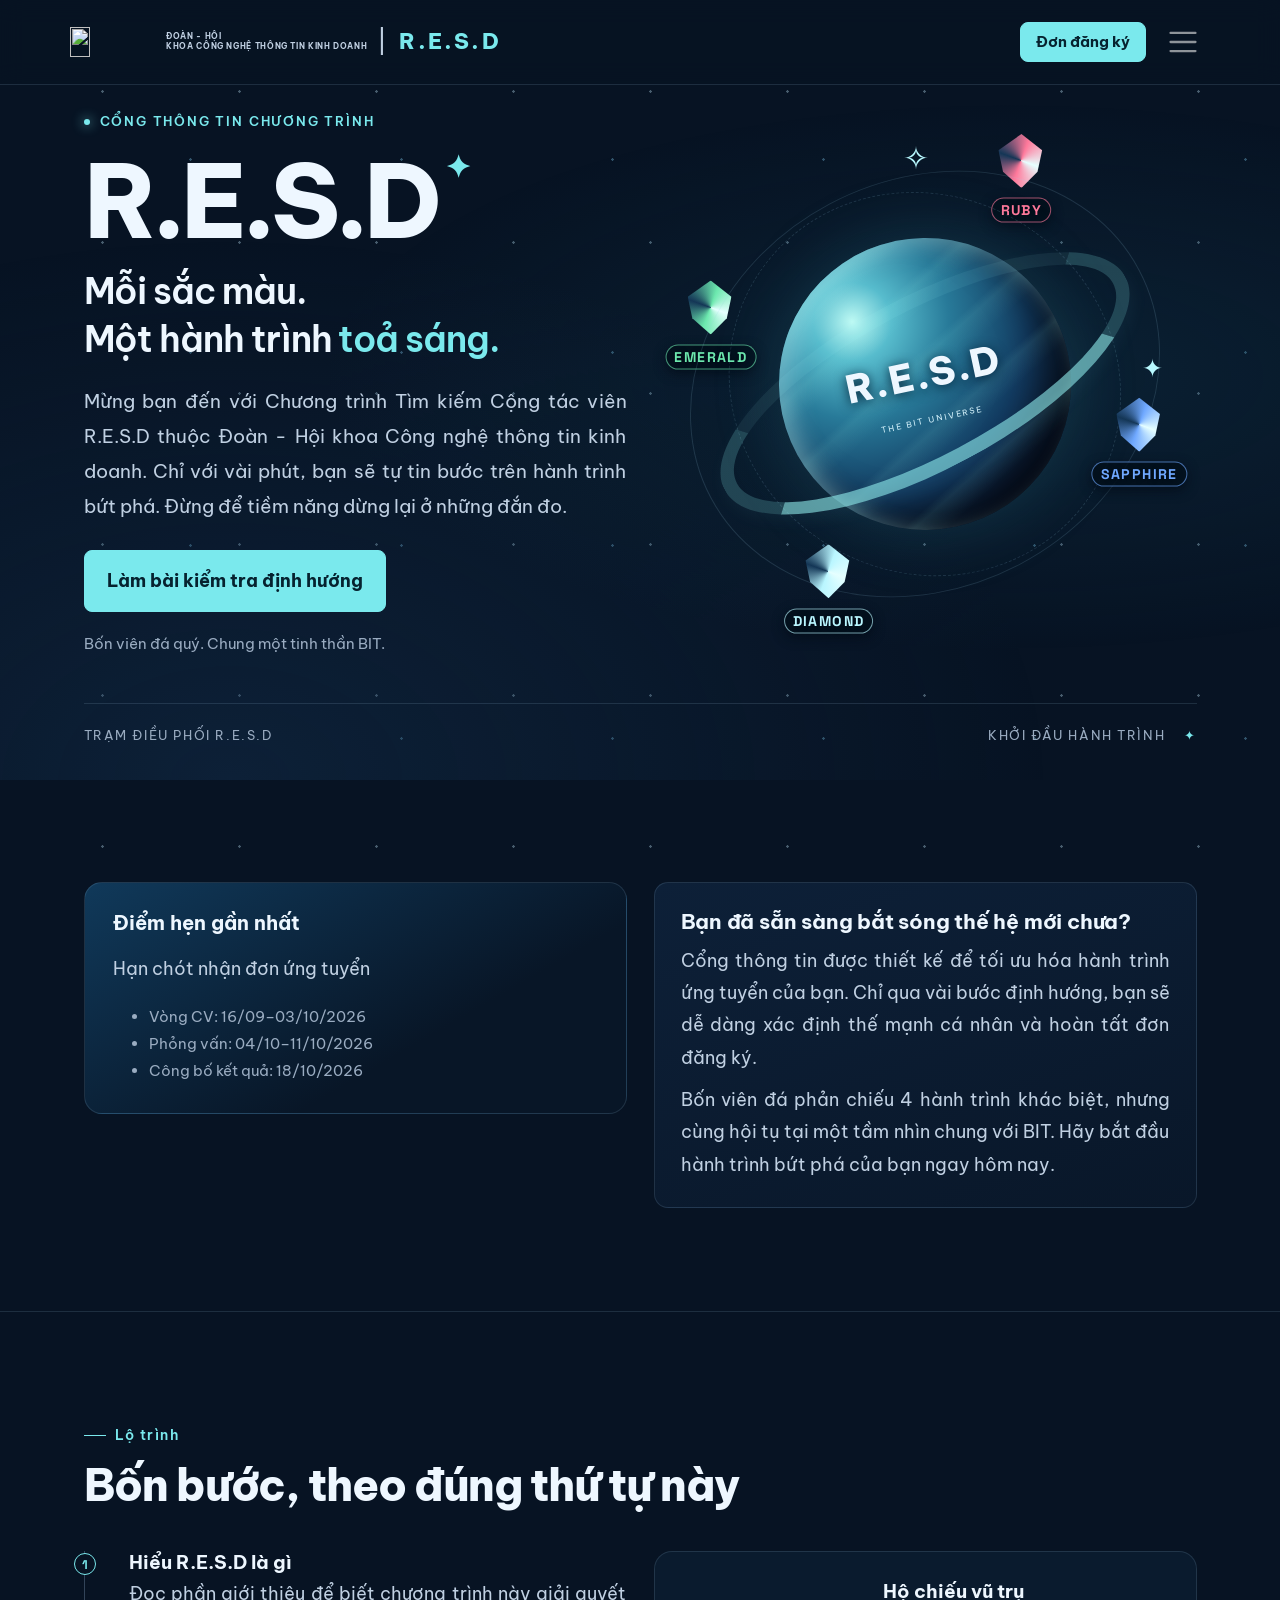
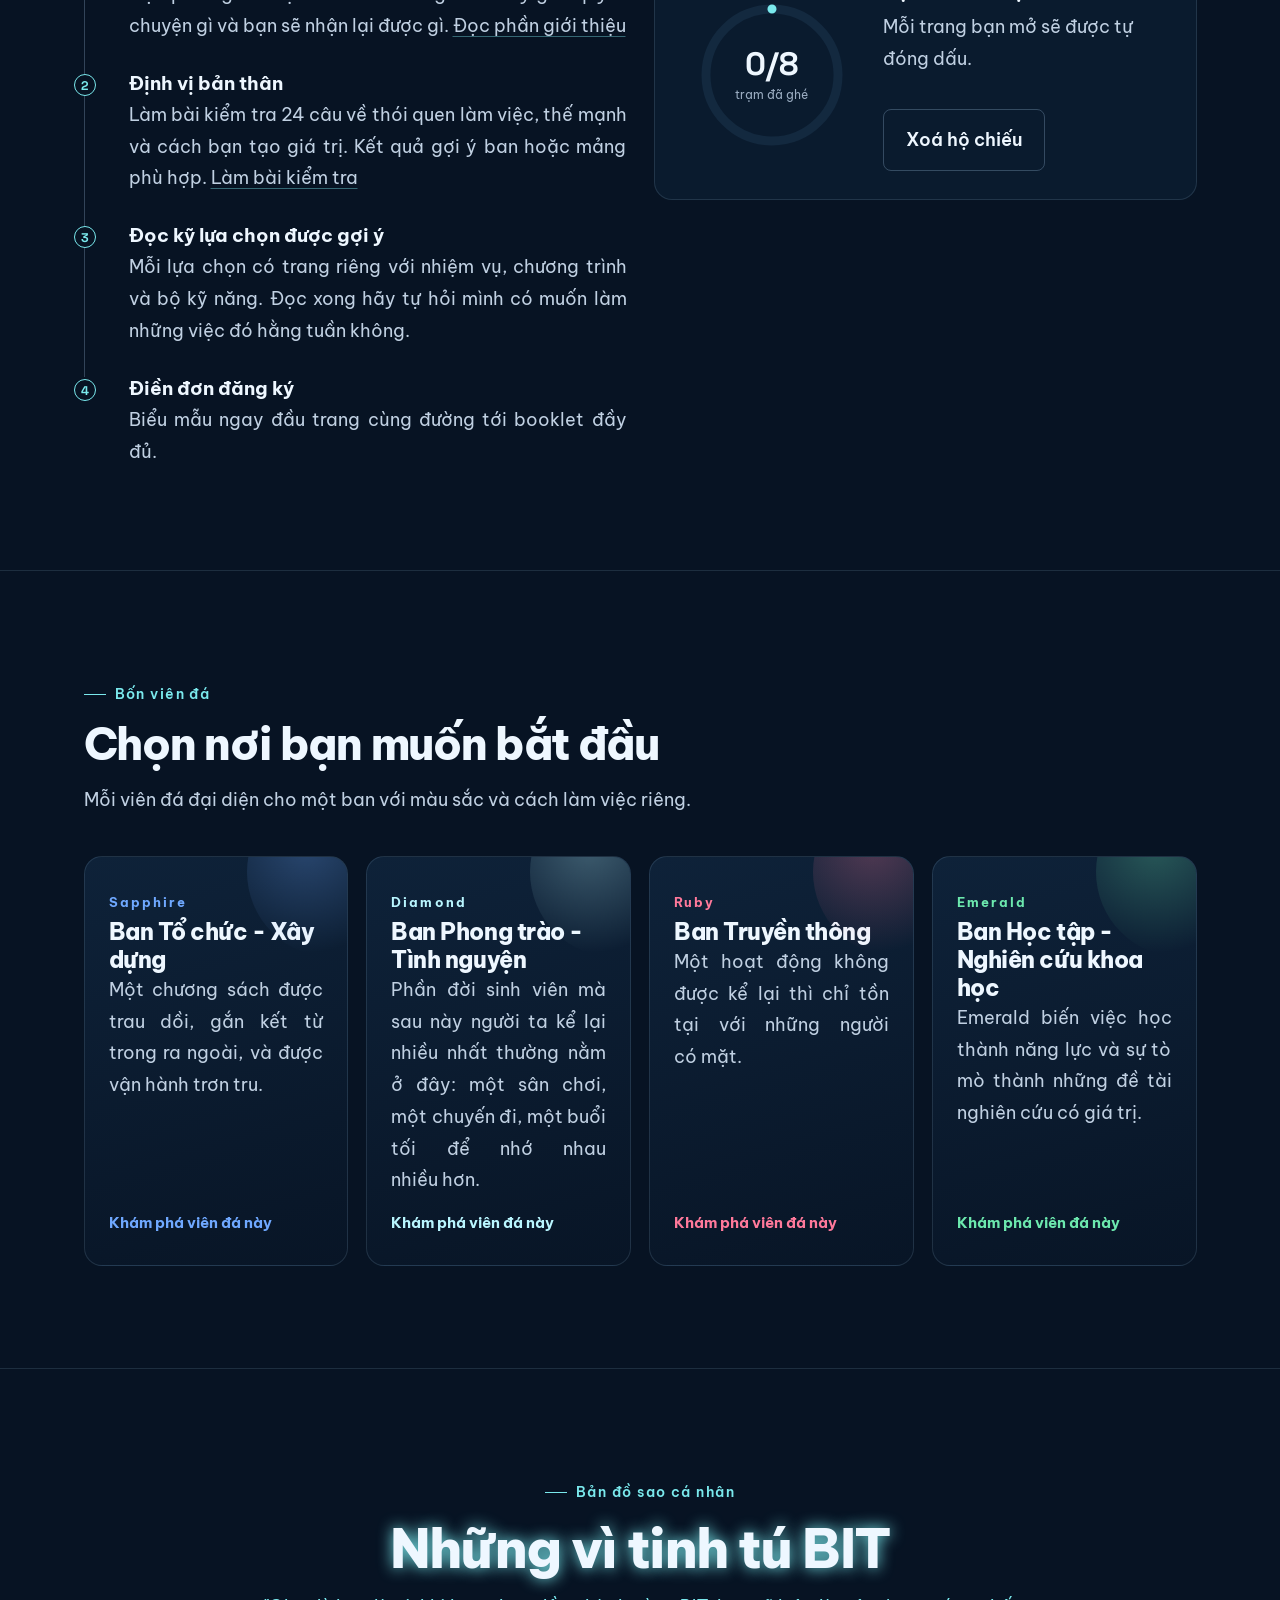
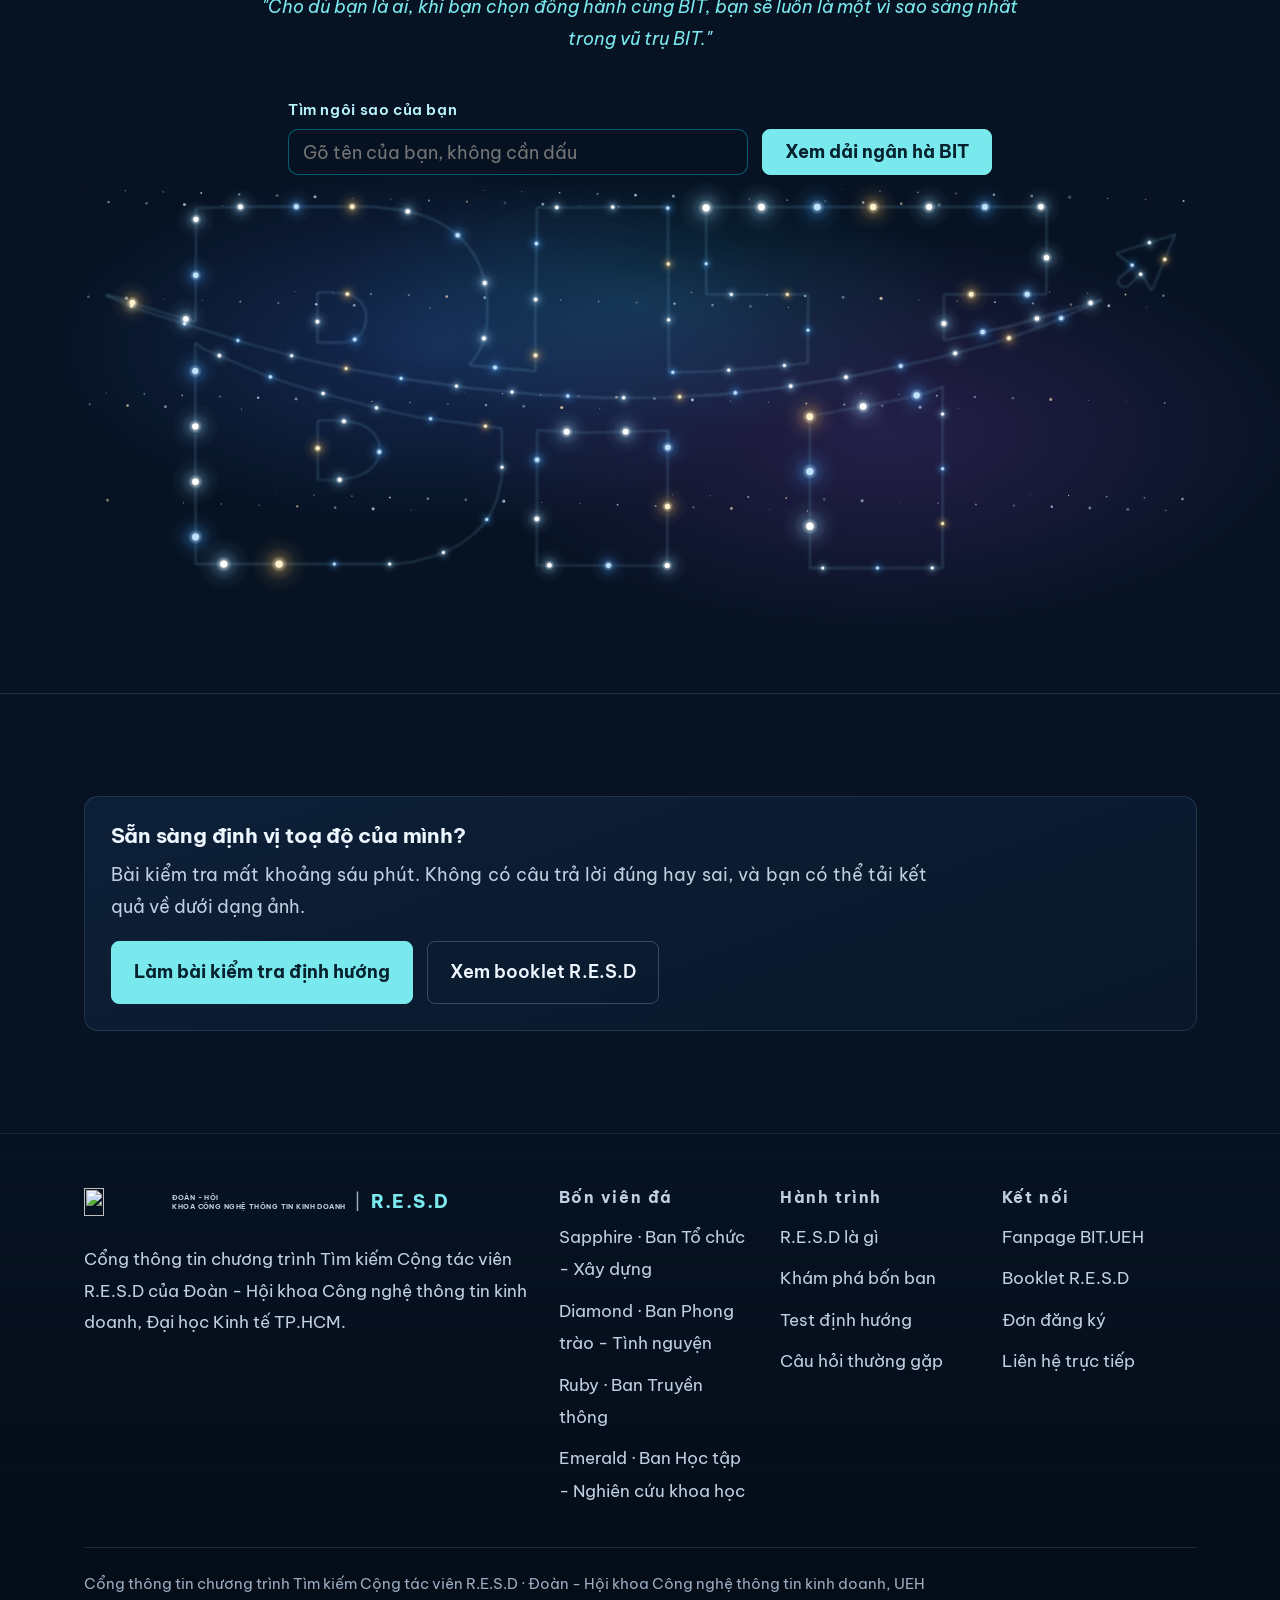
==== index.html @ bbe9db73 "Update ds đúng" ====
<!doctype html>
<html lang="vi" data-bs-theme="dark">
<head>
  <meta charset="utf-8">
  <meta name="viewport" content="width=device-width, initial-scale=1">
  <meta name="description" content="Cổng thông tin chương trình R.E.S.D: bốn ban chuyên môn, tám lựa chọn, bài kiểm tra định hướng và đơn đăng ký.">
  <meta name="theme-color" content="#071323">
  <title>R.E.S.D | Cổng thông tin chương trình — Đoàn - Hội BIT</title>
  <link rel="preconnect" href="https://fonts.gstatic.com" crossorigin>
  <link rel="stylesheet" href="https://fonts.googleapis.com/css2?family=Be+Vietnam+Pro:wght@400;500;600;700;800&family=Space+Grotesk:wght@500;700&display=swap">
  <link rel="stylesheet" href="https://cdn.jsdelivr.net/npm/bootstrap@5.3.8/dist/css/bootstrap.min.css" crossorigin="anonymous">
  <link rel="stylesheet" href="css/style.css">
  <script defer src="https://cdn.jsdelivr.net/npm/bootstrap@5.3.8/dist/js/bootstrap.bundle.min.js" crossorigin="anonymous"></script>
  <script src="https://cdn.jsdelivr.net/npm/xlsx@0.18.5/dist/xlsx.full.min.js"></script>
  <script defer src="js/config.js"></script>
  <script defer src="js/site.js"></script>
  <script defer src="js/main.js"></script>
  <script defer src="js/starmap.js"></script>
</head>
<body data-stamp="home">
  <a class="skip-link" href="#main-content">Đến nội dung chính</a>
  <header class="site-header">
    <div class="read-bar" aria-hidden="true"></div>
    <nav class="navbar navbar-expand-xxl container" aria-label="Điều hướng chính">
      <a class="navbar-brand brand header-brand" href="index.html" aria-label="Đoàn - Hội khoa Công nghệ thông tin kinh doanh | R.E.S.D — Trang chủ"><span class="header-bit"><img class="header-faculty-logo" src="assets/images/logo-khoa-trang.png" alt="" width="989" height="335"><span class="header-bit-copy"><small><span>ĐOÀN - HỘI</span><span>KHOA CÔNG NGHỆ THÔNG TIN KINH DOANH</span></small></span></span><span class="brand-divider" aria-hidden="true">|</span><span class="brand-resd">R.E.S.D</span></a>
      <div class="collapse navbar-collapse" id="main-nav">
        <ul class="navbar-nav ms-auto align-items-xxl-center gap-xxl-2">
          <li class="nav-item"><a class="nav-link active" href="index.html" aria-current="page">Trang chủ</a></li>
          <li class="nav-item"><a class="nav-link" href="gioi-thieu.html">R.E.S.D là gì</a></li>
          <li class="nav-item dropdown">
            <a class="nav-link dropdown-toggle" href="#" role="button" data-bs-toggle="dropdown" aria-expanded="false">Ban chuyên môn</a>
            <ul class="dropdown-menu dropdown-menu-end">
              <li><h6 class="dropdown-header">Bốn viên đá, bốn ban chuyên môn</h6></li>
              <li class="nav-l3"><a class="dropdown-item" href="ban-to-chuc-xay-dung.html" role="button" aria-haspopup="true"><span><span class="gem-dot" style="--dot:#6fa8ff"></span>Sapphire · TC-XD</span></a><ul class="dropdown-menu"><li><a class="dropdown-item" href="ban-to-chuc-xay-dung.html">Tổng quan ban</a></li><li><a class="dropdown-item" href="ban-to-chuc-xay-dung-ns.html">NS · Nhân sự</a></li><li><a class="dropdown-item" href="ban-to-chuc-xay-dung-dn.html">ĐN · Đối ngoại</a></li><li><a class="dropdown-item" href="ban-to-chuc-xay-dung-kt.html">KT · Kỹ thuật</a></li></ul></li><li><a class="dropdown-item" href="ban-phong-trao-tinh-nguyen.html"><span><span class="gem-dot" style="--dot:#b9f6ff"></span>Diamond · PT-TN</span></a></li><li class="nav-l3"><a class="dropdown-item" href="ban-truyen-thong.html" role="button" aria-haspopup="true"><span><span class="gem-dot" style="--dot:#ff799b"></span>Ruby · TT</span></a><ul class="dropdown-menu"><li><a class="dropdown-item" href="ban-truyen-thong.html">Tổng quan ban</a></li><li><a class="dropdown-item" href="ban-truyen-thong-content.html">IDEA · Nội dung</a></li><li><a class="dropdown-item" href="ban-truyen-thong-dep.html">DEP · Thiết kế - Hình ảnh</a></li></ul></li><li class="nav-l3"><a class="dropdown-item" href="ban-hoc-tap-nckh.html" role="button" aria-haspopup="true"><span><span class="gem-dot" style="--dot:#6ce8ae"></span>Emerald · HT-NCKH</span></a><ul class="dropdown-menu"><li><a class="dropdown-item" href="ban-hoc-tap-nckh.html">Tổng quan ban</a></li><li><a class="dropdown-item" href="ban-hoc-tap-nckh-ht.html">HT · Học tập</a></li><li><a class="dropdown-item" href="ban-hoc-tap-nckh-nckh.html">NCKH · Nghiên cứu khoa học</a></li></ul></li>
            </ul>
          </li>
          <li class="nav-item"><a class="nav-link" href="test-dinh-huong.html">Test định hướng</a></li>
          <li class="nav-item"><a class="nav-link" href="lien-he.html">Liên hệ</a></li>
          <li class="nav-item"><button class="nav-tool" type="button" data-palette-open aria-label="Tìm kiếm nhanh trên toàn bộ cổng thông tin">Tìm nhanh <kbd>Ctrl</kbd><kbd>K</kbd></button></li>
        </ul>
      </div>
      <div class="header-actions">
        <a class="header-register" data-config-link="formOpenUrl">Đơn đăng ký</a>
        <button class="navbar-toggler" type="button" data-bs-toggle="collapse" data-bs-target="#main-nav" aria-controls="main-nav" aria-expanded="false" aria-label="Mở menu điều hướng"><span class="navbar-toggler-icon"></span></button>
      </div>
    </nav>
  </header>
  <main id="main-content" tabindex="-1">
    <section class="hero" id="home" aria-labelledby="hero-title">
      <div class="container position-relative">
        <div class="row align-items-center gy-4">
          <div class="col-lg-6 hero-copy">
            <p class="eyebrow"><span class="status-dot" aria-hidden="true"></span> CỔNG THÔNG TIN CHƯƠNG TRÌNH</p>
            <h1 id="hero-title">R.E.S.D<span class="title-star" aria-hidden="true">✦</span></h1>
            <p class="hero-slogan">Mỗi sắc màu.<br>Một hành trình <span>toả sáng.</span></p>
            <p class="hero-description">Mừng bạn đến với Chương trình Tìm kiếm Cộng tác viên R.E.S.D thuộc Đoàn - Hội khoa Công nghệ thông tin kinh doanh. Chỉ với vài phút, bạn sẽ tự tin bước trên hành trình bứt phá. Đừng để tiềm năng dừng lại ở những đắn đo.</p>
            <div class="hero-actions">
              <a class="btn-gem" href="test-dinh-huong.html">Làm bài kiểm tra định hướng</a>
            </div>
            <p class="hero-note">Bốn viên đá quý. Chung một tinh thần BIT.</p>
          </div>
          <div class="col-lg-6">
            <div class="planet-scene" id="resd-planet" tabindex="-1" role="img" aria-label="Bốn viên đá quý R.E.S.D: Sapphire, Diamond, Emerald và Ruby.">
              <div class="orbit orbit-outer" aria-hidden="true"></div>
              <div class="orbit orbit-inner" aria-hidden="true"></div>
              <div class="planet" aria-hidden="true"><span class="planet-wordmark">R.E.S.D</span><span class="planet-caption">THE BIT UNIVERSE</span></div>
              <div class="planet-ring" aria-hidden="true"></div>
              <a class="gem gem-sapphire" href="ban-to-chuc-xay-dung.html" aria-label="Sapphire — Ban Tổ chức - Xây dựng"><i aria-hidden="true"></i><span>SAPPHIRE</span></a>
              <a class="gem gem-diamond" href="ban-phong-trao-tinh-nguyen.html" aria-label="Diamond — Ban Phong trào - Tình nguyện"><i aria-hidden="true"></i><span>DIAMOND</span></a>
              <a class="gem gem-emerald" href="ban-hoc-tap-nckh.html" aria-label="Emerald — Ban Học tập - Nghiên cứu khoa học"><i aria-hidden="true"></i><span>EMERALD</span></a>
              <a class="gem gem-ruby" href="ban-truyen-thong.html" aria-label="Ruby — Ban Truyền thông"><i aria-hidden="true"></i><span>RUBY</span></a>
              <span class="scene-spark spark-one" aria-hidden="true">✦</span>
              <span class="scene-spark spark-two" aria-hidden="true">✧</span>
            </div>
          </div>
        </div>
        <div class="hero-bottom" aria-hidden="true"><span>TRẠM ĐIỀU PHỐI R.E.S.D</span><span>KHỞI ĐẦU HÀNH TRÌNH <span class="bottom-star">✦</span></span></div>
      </div>
    </section>

    <section class="section">
      <div class="container">
        <div class="row gy-4 align-items-stretch">
          <div class="col-lg-6">
            <div class="countdown reveal">
              <h3>Điểm hẹn gần nhất</h3>
              <p class="when" data-event-title>Hạn chót nhận đơn ứng tuyển</p>
              <div class="clock" data-countdown>
                <div><b data-unit="d">–</b><span>ngày</span></div>
                <div><b data-unit="h">–</b><span>giờ</span></div>
                <div><b data-unit="m">–</b><span>phút</span></div>
                <div><b data-unit="s">–</b><span>giây</span></div>
              </div>
              <p data-countdown-done hidden>Đã hết thời gian nhận đơn. Bạn vẫn có thể làm bài kiểm tra bất cứ lúc nào.</p>
              <ul class="disclaimer">
                <li>Vòng CV: 16/09–03/10/2026</li>
                <li>Phỏng vấn: 04/10–11/10/2026</li>
                <li>Công bố kết quả: 18/10/2026</li>
              </ul>
            </div>
          </div>
          <div class="col-lg-6">
            <div class="panel reveal h-100">
              <h3>Bạn đã sẵn sàng bắt sóng thế hệ mới chưa?</h3>
              <p>Cổng thông tin được thiết kế để tối ưu hóa hành trình ứng tuyển của bạn. Chỉ qua vài bước định hướng, bạn sẽ dễ dàng xác định thế mạnh cá nhân và hoàn tất đơn đăng ký.</p>
              <p>Bốn viên đá phản chiếu 4 hành trình khác biệt, nhưng cùng hội tụ tại một tầm nhìn chung với BIT. Hãy bắt đầu hành trình bứt phá của bạn ngay hôm nay.</p>
            </div>
          </div>
        </div>
      </div>
    </section>

    <section class="section">
  <div class="container">
    <div class="section-head reveal"><p class="kicker">Lộ trình</p><h2>Bốn bước, theo đúng thứ tự này</h2></div>
    <div class="row gy-4">
      
      <!-- Cột trái: Giảm xuống col-lg-6 -->
      <div class="col-lg-6">
        <ol class="journey reveal">
          <li><span class="dot">1</span><h4>Hiểu R.E.S.D là gì</h4><p>Đọc phần giới thiệu để biết chương trình này giải quyết chuyện gì và bạn sẽ nhận lại được gì. <a href="gioi-thieu.html">Đọc phần giới thiệu</a></p></li>
          <li><span class="dot">2</span><h4>Định vị bản thân</h4><p>Làm bài kiểm tra 24 câu về thói quen làm việc, thế mạnh và cách bạn tạo giá trị. Kết quả gợi ý ban hoặc mảng phù hợp. <a href="test-dinh-huong.html">Làm bài kiểm tra</a></p></li>
          <li><span class="dot">3</span><h4>Đọc kỹ lựa chọn được gợi ý</h4><p>Mỗi lựa chọn có trang riêng với nhiệm vụ, chương trình và bộ kỹ năng. Đọc xong hãy tự hỏi mình có muốn làm những việc đó hằng tuần không.</p></li>
          <li><span class="dot">4</span><h4>Điền đơn đăng ký</h4><p>Biểu mẫu ngay đầu trang cùng đường tới booklet đầy đủ.</p></li>
        </ol>
      </div>

      <!-- Cột phải: Rộng hơn bản cũ 1 số (từ col-lg-5 thành col-lg-6) -->
      <div class="col-lg-6">
        <div class="passport reveal" data-passport>
          <div class="passport-ring">
            <svg width="156" height="156" viewBox="0 0 156 156" aria-hidden="true">
              <circle class="track" cx="78" cy="78" r="66"></circle>
              <circle class="bar" cx="78" cy="78" r="66" stroke-dasharray="414" stroke-dashoffset="414"></circle>
            </svg>
            <div class="value"><b data-passport-count>0/8</b><span>trạm đã ghé</span></div>
          </div>
          <div class="passport-body">
            <h3>Hộ chiếu vũ trụ</h3>
            <p data-passport-note>Mỗi trang bạn mở sẽ được tự đóng dấu.</p>
            <ul class="stamps" data-passport-stamps></ul>
            <div class="passport-actions">
              <button class="btn-ghost" type="button" data-passport-reset>Xoá hộ chiếu</button>
            </div>
          </div>
        </div>
      </div>

    </div>
  </div>
</section>

    <section class="section">
      <div class="container">
        <div class="section-head reveal"><p class="kicker">Bốn viên đá</p><h2>Chọn nơi bạn muốn bắt đầu</h2><p>Mỗi viên đá đại diện cho một ban với màu sắc và cách làm việc riêng.</p></div>
        <div class="card-grid grid-4"><a class="planet-card reveal" href="ban-to-chuc-xay-dung.html" style="--gem:#6fa8ff">
            <div class="card-content">
                <span class="gem-name">Sapphire</span>
                <h3>Ban Tổ chức - Xây dựng</h3>
                <p>Một chương sách được trau dồi, gắn kết từ trong ra ngoài, và được vận hành trơn&nbsp;tru.</p>
            </div>
            <span class="go">Khám phá viên đá này</span>
        </a><a class="planet-card reveal" href="ban-phong-trao-tinh-nguyen.html" style="--gem:#b9f6ff">
            <div class="card-content">
                <span class="gem-name">Diamond</span>
                <h3>Ban Phong trào - Tình nguyện</h3>
                <p>Phần đời sinh viên mà sau này người ta kể lại nhiều nhất thường nằm ở đây: một sân chơi, một chuyến đi, một buổi tối để nhớ nhau nhiều&nbsp;hơn.</p>
            </div>
            <span class="go">Khám phá viên đá này</span>
        </a><a class="planet-card reveal" href="ban-truyen-thong.html" style="--gem:#ff799b">
            <div class="card-content">
                <span class="gem-name">Ruby</span>
                <h3>Ban Truyền thông</h3>
                <p>Một hoạt động không được kể lại thì chỉ tồn tại với những người có&nbsp;mặt.</p>
            </div>
            <span class="go">Khám phá viên đá này</span>
        </a><a class="planet-card reveal" href="ban-hoc-tap-nckh.html" style="--gem:#6ce8ae">
            <div class="card-content">
                <span class="gem-name">Emerald</span>
                <h3>Ban Học tập - Nghiên cứu khoa học</h3>
                <p>Emerald biến việc học thành năng lực và sự tò mò thành những đề tài nghiên cứu có giá&nbsp;trị.</p>
            </div>
            <span class="go">Khám phá viên đá này</span>
        </a></div>
      </div>
    </section>
<!-- BẮT ĐẦU: BẢN ĐỒ SAO CÁ NHÂN -->
<section class="section" id="bit-star-map">
  <div class="container text-center">
    <div class="section-head mx-auto reveal">
      <p class="kicker">Bản đồ sao cá nhân</p>
      <h2 style="font-size: clamp(2rem, 5vw, 3rem); text-shadow: 0 0 15px var(--resd-cyan);">Những vì tinh tú BIT</h2>
      <p style="color: var(--resd-cyan); font-style: italic; margin-top: 10px;">
        "Cho dù bạn là ai, khi bạn chọn đồng hành cùng BIT, bạn sẽ luôn là một vì sao sáng nhất trong vũ trụ BIT."
      </p>
    </div>

    <div class="starmap-tools reveal">
      <div class="starmap-search">
        <label for="starSearch">Tìm ngôi sao của bạn</label>
        <input id="starSearch" type="search" placeholder="Gõ tên của bạn, không cần dấu" autocomplete="off" role="combobox" aria-expanded="false" aria-controls="starResults" disabled>
        <ul id="starResults" class="starmap-results" role="listbox" hidden></ul>
      </div>
      <button class="btn-gem" id="toggleShapeBtn" type="button" disabled>Đang tải...</button>
    </div>

    <div class="starmap-container reveal">
      <svg id="starmap-svg" viewBox="-20 -20 1029 375" preserveAspectRatio="xMidYMid meet" role="img" aria-label="Logo BIT được tạo thành từ các ngôi sao, mỗi ngôi sao là một thành viên"></svg>
      <div id="starmapLoading" class="starmap-loading" role="status"><span id="loadingText">Đang tải bản đồ sao...</span></div>
    </div>
    <script type="application/json" id="starmap-data">{"bans": [["Ban Tổ chức - Xây dựng", "#6fa8ff"], ["Ban Phong trào - Tình nguyện", "#b9f6ff"], ["Ban Truyền thông", "#ff799b"], ["Ban Học tập - Nghiên cứu khoa học", "#6ce8ae"]], "people": [["Nguyễn Huỳnh Ngọc Hân", 0, [0]], ["Lưu Thị Dạ Thảo", 0, [0]], ["Lê Huỳnh Gia Hân", 0, [0]], ["Nguyễn Bùi Khánh Dương", 0, [1]], ["Nguyễn Đặng Hòa Thuận", 0, [1]], ["Đặng Thị Như Anh", 0, [0]], ["Nguyễn Phúc Khánh Ngọc", 0, [3]], ["Nguyễn Kim Tố Quyên", 0, [0]], ["Trần Thị Thúy Hằng", 0, [1]], ["Trần Thu Hà", 0, [0]], ["Phạm Minh Thư", 1, [2]], ["Quách Quỳnh Thục Nghi", 1, [2]], ["Bùi Lê Anh", 1, [1]], ["Trần Thị Ngọc Lan", 1, [1]], ["Vũ Hà Phi Yến", 1, [1]], ["Hoà Trần Ngọc Linh", 1, [0]], ["Nguyễn Ái Minh", 1, [0]], ["Nguyễn Thanh Tiền", 1, [3]], ["Hoàng Thị Mỹ Dung", 1, [3]], ["Nguyễn Minh Thư", 1, [0]], ["Vương Phạm Ánh Tuyết", 1, [0, 1]], ["Huỳnh Bảo Nhi", 2, [0, 1]], ["Nguyễn Thị Trường Vy", 2, [0]], ["Nguyễn Tiến Đạt", 2, [1]], ["Phạm Tấn Trung Nam", 2, [3]], ["Lê Viết Bảo", 2, [0, 2]], ["Võ Thanh Tân", 2, [1]], ["Nguyễn Văn An", 3, [3]], ["Nguyễn Quốc Phi", 3, [1]], ["Nguyễn Thu Trang", 3, [0]], ["Bùi Trọng Nguyên", 3, [0]], ["Trần Viết Gia Huy", 3, [2]], ["Nguyễn Đinh Thảo Nhi", 3, [3]], ["Nguyễn Đoàn Cẩm Vy", 3, [0, 2]], ["Lê Nguyễn Thuỳ Linh", 3, [3]], ["Phạm Duy Anh", 3, [1]], ["Hồ Ngọc Bảo Uyên", 3, [1]], ["Nguyễn Hữu Thông", 3, [0]], ["Hồ Minh Khang", 3, [1]], ["Hồ Thị Diễm Trang", 4, [0]], ["Huỳnh Ngọc Phương Vy", 4, [2]], ["Nguyễn Ngọc Như Trâm", 4, [0, 1]], ["Nguyễn Đức Trung", 4, [3]], ["Võ Thị Thúy Hiền", 4, [0]], ["Nguyễn Ngọc Thúy Hằng", 4, [3]], ["Nguyễn Gia Vỹ", 4, [1]], ["Trần Ngọc Bảo Ngân", 5, [2]], ["Trần Thị Mỹ Duyên", 5, [2]], ["Lại Ngô Quỳnh Thư", 5, [0]], ["Lê Đăng Khánh", 5, [1]], ["Nguyễn Thái Huy", 5, [2]], ["Nguyễn Khánh Hà", 5, [3]], ["Trần Bùi Vị Xuyên", 5, [0]], ["Bồ Ngọc Trâm", 5, [2]], ["Võ Thị Yến Nhi", 5, [3]], ["Nguyễn Thị Thu Hiền", 5, [2]], ["Đồng Khánh Linh", 6, [0]], ["Nguyễn Thị Thanh Uyên", 6, [1]], ["Nguyễn Thị Thúy Vân", 6, [3]], ["Tất Chí Thành", 6, [0]], ["Tạ Quang Tiến", 6, [1]], ["Trần Quang Trường", 6, [2]], ["Nguyễn Thị Diệu Thảo", 7, [0]], ["Võ Trần Ngọc Ánh", 7, [0]], ["Nguyễn Hồng Phúc", 7, [3]], ["Nguyễn Bạch Vy", 7, [0]], ["Hoàng Viết Quang", 7, [3]], ["Nguyễn Ngọc Minh", 7, [3]], ["Nguyễn Thị Ánh Hằng", 7, [2]], ["Phạm Thiên Long", 7, [0]], ["Nguyễn Thị Bảo Trân", 7, [0]], ["Phạm Thị Ngọc Diệu", 8, [0]], ["Nguyễn Hà Trọng Dũng", 8, [3]], ["Nguyễn Thúy Ngân", 8, [0]], ["Trần Khánh Huyền", 8, [0]], ["Nguyễn Thị Minh Oanh", 8, [2]], ["Hà Quang Đại", 8, [0]], ["Hoàng Kim Tùng", 9, [2]], ["Nguyễn Khánh Huyền", 9, [1]], ["Nguyễn Trần Khánh Linh", 9, [3]], ["Lâm Tâm Như", 9, [2]], ["Đặng Minh Huệ", 9, [0]], ["Ngô Văn Quỳnh", 9, [0]], ["Nguyễn Thị Ánh Dương", 9, [0]], ["Phạm Hà Phương", 9, [1, 3]], ["Trần Thị Kim Ngân", 9, [3]], ["Đỗ Trọng Khanh", 9, [1]], ["Nguyễn Thị Thuý Nga", 10, [2]], ["Võ Trần Trí Bảo", 10, [0]], ["Bùi Kim Ngân", 10, [3]], ["Lê Thị Hồng Hạnh", 10, [3]], ["Nguyễn Kim Ngân", 10, [1]], ["Nguyễn Dương Gia Bảo", 10, [1]], ["Nguyễn Võ Lan Thanh", 10, [0]], ["Nguyễn Thị An Thuận", 11, [1]], ["Trần Ánh Ngọc", 11, [0]], ["Lê Hoài An", 11, [2]], ["Nguyễn Thị Kim Loan", 11, [3]], ["Đinh Viết Quân", 11, [0]], ["Nguyễn Ngọc Thảo Như", 11, [2]], ["Trần Minh Tuấn", 11, [1]], ["Bùi Ngọc Bảo Trân", 11, [1]], ["Dương Thúy Hiền", 11, [1]], ["Nguyễn Lê Việt Anh", 11, [0, 2]], ["Dương Trung Hiếu", 11, [1]], ["Lê Bảo Ngọc", 11, [0]], ["Nguyễn Linh Thùy Trang", 11, [1]]]}</script>
  </div>
</section>
    <section class="section">
      <div class="container">
        <div class="panel reveal">
          <h3>Sẵn sàng định vị toạ độ của mình?</h3>
          <p>Bài kiểm tra mất khoảng sáu phút. Không có câu trả lời đúng hay sai, và bạn có thể tải kết quả về dưới dạng ảnh.</p>
          <div class="hero-actions mt-3">
            <a class="btn-gem" href="test-dinh-huong.html">Làm bài kiểm tra định hướng</a>
            <a class="btn-ghost" data-config-link="bookletUrl">Xem booklet R.E.S.D</a>
          </div>
        </div>
      </div>
    </section>
  </main>
  <footer class="site-footer">
    <div class="container"> 
  <div class="row gy-4"> 
    <!-- Cột 1: Chiếm đúng 5 phần trên màn hình lớn -->
    <div class="col-12 col-lg-5"> 
      <a class="navbar-brand brand footer-brand" href="index.html" aria-label="Đoàn - Hội khoa Công nghệ thông tin kinh doanh | R.E.S.D — Trang chủ">
        <span class="footer-faculty">
          <img class="footer-faculty-logo" src="assets/images/logo-khoa-trang.png" alt="" width="989" height="335">
          <span class="footer-faculty-copy"><span>ĐOÀN - HỘI</span><span>KHOA CÔNG NGHỆ THÔNG TIN KINH DOANH</span></span>
        </span>
        <span class="footer-divider" aria-hidden="true">|</span>
        <span class="footer-resd">R.E.S.D</span>
      </a> 
      <p class="mt-3">Cổng thông tin chương trình Tìm kiếm Cộng tác viên R.E.S.D của Đoàn - Hội khoa Công nghệ thông tin kinh doanh, Đại học Kinh tế TP.HCM.</p> 
    </div> 

    <!-- 3 Cột sau: Dùng col-lg để tự động chia đều 7 phần còn lại -->
    <div class="col-6 col-lg"> 
      <h4>Bốn viên đá</h4> 
      <ul><li><a href="ban-to-chuc-xay-dung.html">Sapphire · Ban Tổ chức - Xây dựng</a></li><li><a href="ban-phong-trao-tinh-nguyen.html">Diamond · Ban Phong trào - Tình nguyện</a></li><li><a href="ban-truyen-thong.html">Ruby · Ban Truyền thông</a></li><li><a href="ban-hoc-tap-nckh.html">Emerald · Ban Học tập - Nghiên cứu khoa học</a></li></ul> 
    </div> 

    <div class="col-6 col-lg"> 
      <h4>Hành trình</h4> 
      <ul> 
        <li><a href="gioi-thieu.html">R.E.S.D là gì</a></li> 
        <li><a href="gioi-thieu.html#so-sanh">Khám phá bốn ban</a></li>
        <li><a href="test-dinh-huong.html">Test định hướng</a></li> 
        <li><a href="lien-he.html">Câu hỏi thường gặp</a></li> 
      </ul> 
    </div> 

    <div class="col-6 col-lg"> 
      <h4>Kết nối</h4> 
      <ul> 
        <li><a data-config-link="fanpageUrl">Fanpage BIT.UEH</a></li> 
        <li><a data-config-link="bookletUrl">Booklet R.E.S.D</a></li> 
        <li><a data-config-link="formOpenUrl">Đơn đăng ký</a></li> 
        <li><a href="lien-he.html">Liên hệ trực tiếp</a></li> 
      </ul> 
    </div> 
  </div> 
  
  <div class="footer-bottom"> 
    <span> Cổng thông tin chương trình Tìm kiếm Cộng tác viên R.E.S.D · Đoàn - Hội khoa Công nghệ thông tin kinh doanh, UEH</span> 
  </div> 
</div>
  <div class="palette" data-palette hidden role="dialog" aria-modal="true" aria-label="Tìm kiếm nhanh">
    <div class="palette-box">
      <input type="text" placeholder="Tìm ban, mảng hoặc trang…" aria-label="Từ khoá tìm kiếm" autocomplete="off">
      <ul class="palette-results"></ul>
      <p class="palette-empty" hidden>Không tìm thấy mục nào khớp. Thử từ khoá ngắn hơn, ví dụ "nhân sự" hoặc "thiết kế".</p>
      <div class="palette-foot"><span>↑ ↓ di chuyển</span><span>Enter mở</span><span>Esc đóng</span></div>
    </div>
  </div>
</body>
</html>
---- css/style.css ----
/* =========================================================================
   R.E.S.D — Cổng thông tin chương trình
   Nhận diện lấy từ booklet: nền không gian xanh thẳm, bốn viên đá quý ứng
   với bốn ban chuyên môn. Mỗi trang ban ghi đè biến --gem để đổi màu chủ đạo.
   ---------------------------------------------------------------------- */

/* 1. Token ---------------------------------------------------------------- */
:root {
  --resd-void: #040b16;
  --resd-bg: #071323;
  --resd-surface: #0c1d33;
  --resd-line: #a0c5e526;
  --resd-line-strong: #a0c5e547;
  --resd-text: #eef7ff;
  --resd-muted: #c0d0e2;
  --resd-dim: #9aacc1;
  --resd-cyan: #7ae9ed;

  --gem-sapphire: #6fa8ff;
  --gem-diamond: #b9f6ff;
  --gem-emerald: #6ce8ae;
  --gem-ruby: #ff799b;

  /* Màu chủ đạo của trang hiện tại. */
  --gem: var(--resd-cyan);
  --gem-soft: #7ae9ed22;

  --font-body: "Be Vietnam Pro", "Segoe UI", Arial, sans-serif;
  --font-code: "Space Grotesk", "Segoe UI", Consolas, monospace;

  --step: clamp(56px, 8vw, 104px);
  --radius: 14px;
}

/* 2. Nền chung ------------------------------------------------------------ */
html {
  /* Thang chữ lớn hơn, vẫn linh hoạt theo màn hình để dễ đọc trên điện thoại lẫn desktop. */
  font-size: clamp(17px, .2vw + 16px, 18px);
  scroll-behavior: smooth;
}

body {
  margin: 0;
  background: var(--resd-bg);
  color: var(--resd-text);
  font-family: var(--font-body);
  font-size: 1rem;
  line-height: 1.8;
  overflow-x: hidden;
}

/* Trường sao phủ toàn trang, đứng yên phía sau nội dung. */
body::before {
  content: "";
  position: fixed;
  inset: 0;
  z-index: 0;
  pointer-events: none;
  opacity: .34;
  background-image:
    radial-gradient(circle, #c6edff 1px, transparent 1.5px),
    radial-gradient(circle, #86d2f7 1px, transparent 1.5px);
  background-size: 137px 151px, 211px 193px;
  background-position: 34px 16px, 85px 63px;
}

body > * { position: relative; z-index: 1; }

a { color: inherit; text-decoration-color: #7ae9ed66; text-underline-offset: 4px; }
a:hover { text-decoration-color: var(--gem); }
img { max-width: 100%; height: auto; }

:focus-visible { outline: 3px solid var(--resd-cyan); outline-offset: 4px; border-radius: 4px; }

p { max-width: 68ch; }

.skip-link {
  position: fixed; top: -100px; left: 16px; z-index: 1200;
  padding: 12px 20px; background: var(--resd-cyan); color: var(--resd-bg);
  font-weight: 700; text-decoration: none;
}
.skip-link:focus { top: 12px; }

.section { padding: var(--step) 0; }
.section + .section { border-top: 1px solid var(--resd-line); }

.section-head { max-width: 760px; margin-bottom: 40px; }
.section-head .kicker {
  display: inline-flex; align-items: center; gap: 9px; margin: 0 0 10px;
  color: var(--gem); font-size: .8rem; font-weight: 600; letter-spacing: .1em;
}
.section-head .kicker::before { content: ""; width: 22px; height: 1px; background: currentColor; }
.section-head h2 {
  margin: 0; font-size: clamp(1.8rem, 3.4vw, 2.75rem);
  font-weight: 800; letter-spacing: -.03em; line-height: 1.2;
}
.section-head p { margin: 14px 0 0; color: var(--resd-muted); }

.lede { color: var(--resd-muted); font-size: 1.1rem; }

/* 3. Header và điều hướng ba cấp ------------------------------------------ */
.site-header {
  position: sticky; top: 0; z-index: 60;
  border-bottom: 1px solid var(--resd-line);
  background: #071323f2;
  backdrop-filter: blur(12px);
}

.navbar { min-height: 84px; }

.brand {
  position: relative; padding-left: 40px;
  font-size: 1.32rem; font-weight: 800; letter-spacing: .1em; text-decoration: none;
}
.brand-mark { position: absolute; left: 0; top: 0; color: var(--resd-cyan); font-size: 1.9rem; }
.brand-caption { display: block; margin-top: -2px; font-size: .54rem; letter-spacing: .22em; color: var(--resd-muted); }
.site-header .header-brand {
  display: inline-flex; align-items: center; gap: .55rem;
  flex: 0 0 auto; padding-left: 0; line-height: 1;
}
.header-brand .header-bit { display: inline-flex; flex: 0 0 auto; align-items: center; gap: .42rem; }
.header-faculty-logo { display: block; width: auto; height: 30px; object-fit: contain; }
.header-bit-copy { display: grid; }
.header-bit-copy small {
  color: var(--resd-muted); font-size: .44rem; font-weight: 700;
  line-height: 1.25; letter-spacing: .08em;
}
.header-bit-copy small span { display: block; white-space: nowrap; }
.header-brand .brand-divider { flex: 0 0 auto; color: var(--resd-muted); font-weight: 400; }
.header-brand .brand-resd { flex: 0 0 auto; color: var(--resd-cyan); font-size: 1.22rem; letter-spacing: .1em; }
.header-actions { display: flex; align-items: center; gap: 10px; margin-left: 12px; order: 2; }
.header-register {
  display: inline-flex; align-items: center; justify-content: center;
  padding: 10px 15px; border: 1px solid var(--resd-cyan); border-radius: 8px;
  background: var(--resd-cyan); color: #06222f;
  font-size: .86rem; font-weight: 700; line-height: 1.1; text-decoration: none; white-space: nowrap;
  transition: background .18s, box-shadow .18s, color .18s;
}
.header-register:hover { background: #a8f5f7; color: #041721; box-shadow: 0 0 22px #7ae9ed38; }
.header-register[aria-disabled="true"] { opacity: .65; }

@media (max-width: 575.98px) {
  .site-header .container { padding-left: 14px; padding-right: 14px; }
  .site-header .header-brand { flex: 0 0 auto; gap: .32rem; margin-right: 0; }
  .header-brand .header-bit { gap: .28rem; }
  .header-faculty-logo { height: 20px; }
  .header-bit-copy { display: none; }
  .header-brand .brand-resd { font-size: .9rem; }
  .header-actions { flex: 0 0 auto; gap: 5px; margin-left: auto; }
  .header-register { padding: 8px; font-size: .68rem; }
  .navbar-toggler { padding: 5px 7px; }
}

.navbar .nav-link { font-size: .94rem; font-weight: 500; padding: 10px 8px; white-space: nowrap; }
.navbar .nav-link:hover { color: var(--resd-cyan); }
.navbar .nav-link.active { color: var(--resd-cyan); font-weight: 700; }
.navbar-toggler { padding: 6px 10px; }
.navbar-toggler,
.navbar-toggler:focus,
.navbar-toggler:active,
.navbar-toggler-icon:focus {
    border: none !important;
    outline: none !important;
    box-shadow: none !important;
}
.dropdown-menu {
  --bs-dropdown-bg: #0b1e34;
  --bs-dropdown-border-color: #a0c5e533;
  --bs-dropdown-link-color: #dceaf8;
  --bs-dropdown-link-hover-bg: #143354;
  --bs-dropdown-link-hover-color: #ffffff;
  --bs-dropdown-link-active-bg: #143354;
  --bs-dropdown-link-active-color: #7ae9ed;
  --bs-dropdown-font-size: .94rem;
  box-shadow: 0 22px 50px #02070fbb;
}
.dropdown-item { border-radius: 6px; padding: 9px 12px; white-space: normal; }
.dropdown-item .gem-dot { margin-right: 9px; }
.dropdown-header { color: var(--resd-dim); font-size: .66rem; font-weight: 700; letter-spacing: .12em; }

/* Menu cấp 3: mở sang ngang trên desktop, thụt vào trên mobile. */
.nav-l3 { position: relative; }
.nav-l3 > .dropdown-item { display: flex; align-items: center; justify-content: space-between; gap: 10px; }
.nav-l3 > .dropdown-item::after { content: "›"; font-size: 1.15rem; line-height: 1; opacity: .6; }
.nav-l3 > .dropdown-menu { margin: 0; }

@media (min-width: 1400px) {
  .dropdown-menu { min-width: 256px; padding: 8px; }
  .nav-l3 > .dropdown-menu { position: absolute; top: -6px; left: 100%; display: none; min-width: 230px; }
  .nav-l3:hover > .dropdown-menu,
  .nav-l3:focus-within > .dropdown-menu,
  .nav-l3.is-open > .dropdown-menu { display: block; }
}

@media (max-width: 1399.98px) {
  .site-header .header-brand { order: 0; }
  .navbar-collapse { order: 3; flex-basis: 100%; max-height: 74vh; overflow-y: auto; padding: 10px 0 20px; }
  .dropdown-menu { border: 0; background: transparent; box-shadow: none; padding-left: 12px; }
  .nav-l3 > .dropdown-item::after { content: "+"; font-size: .95rem; }
  .nav-l3.is-open > .dropdown-item::after { content: "–"; }
  .nav-l3 > .dropdown-menu { display: none; border-left: 1px solid var(--resd-line); }
  .nav-l3.is-open > .dropdown-menu { display: block; }
  .nav-tool { width: 100%; justify-content: center; margin-top: 12px; }
}

.gem-dot {
  display: inline-block; width: 9px; height: 11px; vertical-align: -1px;
  background: var(--dot, var(--resd-cyan));
  clip-path: polygon(50% 0, 95% 30%, 85% 70%, 50% 100%, 10% 70%, 0 30%);
}

.nav-tool {
  display: inline-flex; align-items: center; gap: 8px;
  padding: 8px 13px; border: 1px solid var(--resd-line-strong); border-radius: 8px;
  background: transparent; color: var(--resd-muted);
  font-family: inherit; font-size: .84rem; white-space: nowrap;
}
.nav-tool:hover { border-color: var(--resd-cyan); color: var(--resd-cyan); }
.nav-tool kbd {
  padding: 1px 6px; border: 1px solid var(--resd-line-strong); border-radius: 4px;
  background: #0b1e34; color: inherit; font-family: var(--font-code); font-size: .68rem;
}

.read-bar {
  position: fixed; top: 0; left: 0; z-index: 70;
  height: 2px; width: 0; background: var(--gem); box-shadow: 0 0 10px var(--gem);
}

/* 4. Hero trang chủ ------------------------------------------------------- */
.hero {
  position: relative; overflow: hidden; padding: 25px 0 32px;
  background:
    radial-gradient(ellipse at 79% 42%, #164c6740, transparent 48%),
    radial-gradient(ellipse at 18% 100%, #16355666, transparent 55%);
}
.hero-copy { z-index: 2; }

.eyebrow {
  display: flex; align-items: center; gap: 10px; margin: 0;
  color: var(--resd-cyan); font-size: .72rem; font-weight: 600; letter-spacing: .14em;
}
.status-dot { flex: 0 0 6px; height: 6px; background: var(--resd-cyan); border-radius: 50%; box-shadow: 0 0 12px #7ae9ed; }

.hero h1 {
  position: relative; display: inline-block; margin: 14px 0 6px;
  font-size: clamp(3.6rem, 8vw, 7rem); font-weight: 800; line-height: 1.05; letter-spacing: -.06em;
}
.title-star { position: absolute; top: 4px; right: -30px; font-size: 1.7rem; color: var(--resd-cyan); }

.hero-slogan {
  margin: 6px 0 0; font-size: clamp(1.5rem, 2.8vw, 2.3rem);
  font-weight: 600; line-height: 1.35; letter-spacing: -.03em;
}
.hero-slogan span { color: var(--resd-cyan); }
.hero-description { max-width: 46ch; margin: 20px 0 26px; color: var(--resd-muted); font-size: 1.08rem; text-align: justify; }

.hero-actions { display: flex; flex-wrap: wrap; gap: 14px; }

.btn-gem, .explore-button {
  display: inline-flex; align-items: center; gap: 14px;
  padding: 14px 22px; border: 1px solid var(--resd-cyan); border-radius: 8px;
  background: var(--resd-cyan); color: #06222f;
  font-weight: 700; font-size: 1rem; text-decoration: none;
  transition: background .18s, box-shadow .18s, color .18s;
}
.btn-gem:hover, .btn-gem:focus-visible,
.explore-button:hover, .explore-button:focus-visible {
  background: #b7ffff; color: #06222f; box-shadow: 0 0 26px #7ae9ed44;
}
.btn-ghost {
  display: inline-flex; align-items: center; gap: 12px;
  padding: 14px 22px; border: 1px solid var(--resd-line-strong); border-radius: 8px;
  background: transparent; color: var(--resd-text);
  font-family: inherit; font-weight: 600; font-size: 1rem; text-decoration: none;
  transition: border-color .18s, color .18s, background .18s;
}
.btn-ghost:hover, .btn-ghost:focus-visible { border-color: var(--gem); color: var(--gem); background: #ffffff08; }
.btn-ghost[disabled] { opacity: .4; pointer-events: none; }

.hero-note { margin: 18px 0 0; color: var(--resd-dim); font-size: .84rem; }

.planet-scene {
  position: relative; width: 100%; max-width: 540px; aspect-ratio: 1; margin: auto;
  isolation: isolate; scroll-margin-top: 110px;
}
.planet {
  position: absolute; inset: 23%; display: flex; flex-direction: column;
  justify-content: center; align-items: center; border-radius: 50%; overflow: hidden;
  transform: rotate(-12deg);
  background: radial-gradient(circle at 30% 24%, #befaf4 0, #57bccd 13%, #287a99 32%, #123b61 58%, #080f25 82%);
  box-shadow: inset 10px 8px 22px #c3ffff66, inset -22px -22px 35px #0008, 0 0 70px #48bcd32b;
  transition: filter .6s, box-shadow .6s;
}
.planet::before {
  content: ""; position: absolute; inset: -50%;
  background: repeating-linear-gradient(165deg, transparent 0 30px, #9dffed14 38px, transparent 60px);
  transform: rotate(-15deg);
}
.planet-wordmark { z-index: 1; font-size: clamp(1.5rem, 3vw, 2.4rem); font-weight: 800; letter-spacing: .04em; text-shadow: 0 2px 12px #04243b; }
.planet-caption { z-index: 1; margin-top: 4px; font-size: .45rem; letter-spacing: .25em; color: #d9f6ff; }

.orbit { position: absolute; border: 1px solid #9acbe328; border-radius: 50%; }
.orbit-outer { inset: 5%; transform: rotate(-28deg) scaleY(.84); }
.orbit-inner { inset: 13%; border-style: dashed; transform: rotate(35deg) scaleY(.94); }
.planet-ring {
  position: absolute; inset: 34% 8%;
  border: 14px solid #87e8ea35; border-top-color: #a7fcff14; border-bottom-color: #92efef99;
  border-radius: 50%; transform: rotate(-28deg); box-shadow: 0 7px 18px #8eefff0d;
}

.gem { position: absolute; z-index: 2; display: grid; justify-items: center; gap: 10px; color: var(--gem-color); text-decoration: none; }
.gem i {
  display: block; width: 46px; height: 54px;
  clip-path: polygon(50% 0, 95% 30%, 85% 70%, 50% 100%, 10% 70%, 0 30%);
  background: conic-gradient(from 20deg, var(--gem-color), #e6ffff, var(--gem-color), #143656, var(--gem-color));
  filter: drop-shadow(0 4px 10px #020812aa);
  transition: transform .2s, filter .2s;
}
.gem span {
  padding: 3px 8px; border: 1px solid color-mix(in srgb, var(--gem-color) 62%, transparent); border-radius: 999px;
  background: #04111dd9; box-shadow: 0 4px 12px #02081299;
  font-family: var(--font-code); font-size: clamp(.72rem, 1.1vw, .92rem); font-weight: 700; letter-spacing: .1em;
  line-height: 1.2; text-shadow: 0 1px 6px #020812;
}
a.gem:hover i, a.gem:focus-visible i { transform: scale(1.14); filter: brightness(1.25); }
.gem-sapphire { --gem-color: var(--gem-sapphire); top: 14%; left: 13%; transform: rotate(-8deg); }
.gem-diamond  { --gem-color: var(--gem-diamond);  top: 10%; right: 11%; transform: rotate(8deg); }
.gem-emerald  { --gem-color: var(--gem-emerald);  bottom: 15%; left: 9%; transform: rotate(-8deg); }
.gem-ruby     { --gem-color: var(--gem-ruby);     bottom: 12%; right: 15%; transform: rotate(12deg); }

.scene-spark { position: absolute; color: #b8f9ff; }
.spark-one { top: 43%; right: 6%; font-size: 1.4rem; }
.spark-two { top: 3%; left: 46%; font-size: 1.7rem; }

.planet-scene.is-exploring .planet { filter: brightness(1.2); box-shadow: inset 10px 8px 22px #c3ffff66, 0 0 100px #48bcd388; }
.planet-scene.is-exploring .orbit-outer { animation: orbit-pulse 1.6s ease-out; }
@keyframes orbit-pulse { 50% { opacity: .35; transform: rotate(-28deg) scaleY(.84) scale(1.08); } }

.hero-bottom {
  display: flex; flex-wrap: wrap; justify-content: space-between; gap: 16px;
  margin-top: 46px; padding-top: 20px; border-top: 1px solid var(--resd-line);
  color: var(--resd-dim); font-size: .74rem; letter-spacing: .12em;
}
.bottom-star { margin-left: 14px; color: var(--resd-cyan); }

/* 5. Hero trang trong ----------------------------------------------------- */
.page-hero {
  position: relative; overflow: hidden; padding: 60px 0 52px;
  border-bottom: 1px solid var(--resd-line);
  background:
    radial-gradient(ellipse at 88% 10%, var(--gem-soft), transparent 55%),
    linear-gradient(180deg, #08182b, var(--resd-bg));
}
.page-hero .crumbs { margin: 0 0 16px; color: var(--resd-dim); font-size: .86rem; }
.page-hero .crumbs a { text-decoration: none; }
.page-hero .crumbs a:hover { color: var(--gem); }
.page-hero h1 {
  margin: 0; font-size: clamp(2.1rem, 5vw, 3.4rem);
  font-weight: 800; letter-spacing: -.035em; line-height: 1.12;
}
.page-hero .gem-label {
  display: inline-flex; align-items: center; gap: 10px; margin: 0 0 14px;
  padding: 6px 15px; border: 1px solid var(--gem); border-radius: 999px;
  color: var(--gem); font-size: .82rem; font-weight: 700; letter-spacing: .08em;
}
.page-hero .tagline { margin: 16px 0 0; max-width: 60ch; color: var(--resd-muted); font-size: 1.13rem; }

.hero-stats { display: flex; flex-wrap: wrap; gap: 10px; margin: 26px 0 0; padding: 0; list-style: none; }
.hero-stats li {
  padding: 10px 16px; border: 1px solid var(--resd-line); border-radius: 10px;
  background: #ffffff07; font-size: .88rem; color: var(--resd-muted);
}
.hero-stats b { display: block; color: var(--resd-text); font-family: var(--font-code); font-size: 1.15rem; font-weight: 700; }

.mang-jump { display: flex; flex-wrap: wrap; gap: 10px; margin-top: 28px; }
.mang-jump a {
  padding: 9px 16px; border: 1px solid var(--gem); border-radius: 999px;
  color: var(--gem); font-size: .8rem; font-weight: 600; text-decoration: none;
}
.mang-jump a:hover { background: var(--gem); color: #05121f; }

/* 6. Thẻ và lưới ---------------------------------------------------------- */
.card-grid { display: grid; gap: 18px; }
.grid-2 { grid-template-columns: repeat(auto-fit, minmax(300px, 1fr)); }
.grid-3 { grid-template-columns: repeat(auto-fit, minmax(258px, 1fr)); }
.grid-4 { grid-template-columns: repeat(auto-fit, minmax(214px, 1fr)); }

.panel {
  padding: 26px; border: 1px solid var(--resd-line); border-radius: var(--radius);
  background: linear-gradient(160deg, #0d2038, #091729);
}
.panel h3 { margin: 0 0 10px; font-size: 1.16rem; font-weight: 700; letter-spacing: -.01em; }
.panel p { margin: 0; color: var(--resd-muted); font-size: 1rem; text-align: justify;}
.panel p + p { margin-top: 10px; }

.planet-card {
  position: relative; display: flex; flex-direction: column; gap: 14px;
  padding: 28px 24px; border: 1px solid var(--resd-line); border-radius: 18px;
  background: linear-gradient(165deg, #0e2239, #081526);
  color: inherit; text-decoration: none; overflow: hidden;
  transition: border-color .2s, transform .2s;
  justify-content: space-between;
}
.planet-card::after {
  content: ""; position: absolute; right: -70px; top: -70px;
  width: 170px; height: 170px; border-radius: 50%;
  background: radial-gradient(circle at 35% 35%, var(--gem), transparent 68%);
  opacity: .28;
}
.planet-card:hover, .planet-card:focus-visible { border-color: var(--gem); transform: translateY(-4px); }
.planet-card .gem-name { color: var(--gem); font-size: .72rem; font-weight: 700; letter-spacing: .16em; }
.planet-card h3 { margin: 0; font-size: 1.3rem; font-weight: 800; letter-spacing: -.02em; }
.planet-card p { margin: 0; color: var(--resd-muted); font-size: .98rem; text-align:justify; }
.planet-card .mang-tags { display: flex; flex-wrap: wrap; gap: 7px; margin-top: auto; padding-top: 6px; }
.planet-card .mang-tags span {
  padding: 4px 10px; border: 1px solid var(--resd-line-strong); border-radius: 999px;
  font-size: .7rem; color: var(--resd-muted);
}
.planet-card .go { color: var(--gem); font-size: .82rem; font-weight: 700;  margin-top: auto; /* Tuyệt chiêu ép nút luôn nằm sát đáy bất kể chữ dài ngắn */
    white-space: nowrap; /* Đảm bảo chữ của nút không bao giờ bị rớt dòng */ }

.mang-card {
  position: relative; display: flex; flex-direction: column; gap: 10px;
  padding: 24px 22px; border: 1px solid var(--resd-line); border-radius: 16px;
  background: linear-gradient(165deg, #0e2239, #081526);
  color: inherit; text-decoration: none;
  transition: border-color .2s, transform .2s;
}
.mang-card:hover, .mang-card:focus-visible { border-color: var(--gem); transform: translateY(-4px); }
.mang-card .code {
  align-self: flex-start; padding: 3px 10px; border-radius: 999px;
  background: var(--gem-soft); color: var(--gem);
  font-family: var(--font-code); font-size: .74rem; font-weight: 700; letter-spacing: .04em;
}
.mang-card h3 { margin: 0; font-size: 1.16rem; font-weight: 800; letter-spacing: -.02em; }
.mang-card p { margin: 0; color: var(--resd-muted); font-size: .97rem; }
.mang-card .go { margin-top: auto; padding-top: 4px; color: var(--gem); font-size: .8rem; font-weight: 700; }

.mang-jump a.is-current { background: var(--gem); color: #05121f; }

.gem-list { margin: 0; padding: 0; list-style: none; display: grid; gap: 12px; }
.gem-list li { position: relative; padding-left: 26px; color: var(--resd-muted); font-size: 1.02rem; }
.gem-list li::before {
  content: ""; position: absolute; left: 0; top: .62em; width: 10px; height: 12px;
  background: var(--gem);
  clip-path: polygon(50% 0, 95% 30%, 85% 70%, 50% 100%, 10% 70%, 0 30%);
}
.gem-list li b { color: var(--resd-text); font-weight: 600; }

/* Chương trình nổi bật: khung ảnh khổ dọc, tên luôn hiện, hover/focus lộ mô tả. */
.program-card {
  position: relative; display: flex; flex-direction: column; justify-content: flex-end;
  aspect-ratio: 3 / 4; min-height: 260px; border-radius: 16px; overflow: hidden;
  border: 1px solid var(--resd-line); background: #081526; text-align: left;
}
.program-card .program-media {
  position: absolute; inset: 0; display: flex; flex-direction: column;
  align-items: center; justify-content: center; gap: 10px;
  background: radial-gradient(circle at 30% 22%, var(--gem-soft), transparent 70%),
              linear-gradient(200deg, #132a44, #08131f);
}
.program-card .program-ph {
  font-family: var(--font-code); font-size: 2.6rem; font-weight: 700;
  color: var(--gem); opacity: .6; letter-spacing: .04em;
}
.program-card .program-ph-note { font-size: .76rem; color: var(--resd-dim); letter-spacing: .03em; }
.program-card .program-caption {
  position: relative; z-index: 1; padding: 16px 16px 18px;
  background: linear-gradient(to top, #030a13f0 15%, #030a1300 100%);
}
.program-card .program-caption .meta { margin: 0 0 4px; color: var(--gem); font-size: .78rem; font-weight: 600; letter-spacing: .07em; }
.program-card .program-caption h4 { margin: 0; font-size: 1.08rem; font-weight: 700; line-height: 1.3; }
.program-card .program-desc {
  position: absolute; inset: 0; z-index: 2; display: flex; align-items: flex-end; padding: 18px;
  background: linear-gradient(200deg, #05101df2, #0a1b2ef7 65%);
  opacity: 0; transition: opacity .22s ease; pointer-events: none;
}
.program-card .program-desc p { margin: 0; color: var(--resd-text); font-size: .95rem; line-height: 1.6; }
.program-card:hover, .program-card:focus-visible { border-color: var(--gem); outline: none; }
.program-card:hover .program-desc,
.program-card:focus-visible .program-desc,
.program-card:focus-within .program-desc { opacity: 1; }
@media (prefers-reduced-motion: reduce) { .program-card .program-desc { transition: none; } }

.skill-split { display: grid; gap: 18px; grid-template-columns: repeat(auto-fit, minmax(290px, 1fr)); }
.skill-box { padding: 24px; border: 1px solid var(--resd-line); border-radius: var(--radius); background: #0a1b2e; }
.skill-box h4 { margin: 0 0 6px; font-size: .96rem; font-weight: 700; }
.skill-box .hint { margin: 0 0 16px; color: var(--resd-dim); font-size: .8rem; }
.skill-box.is-must { border-color: var(--gem); background: linear-gradient(160deg, var(--gem-soft), #0a1b2e 60%); }

/* Cân đều hai khung ở phần mở đầu của trang ban/mảng. */
.page-hero + .section .row.gy-4 > .col-lg-5 { display: flex; }
.page-hero + .section .row.gy-4 > .col-lg-5 > .panel { width: 100%; height: 100%; }
.page-hero + .section .row.gy-4 > .col-lg-7.reveal:has(.gem-list) { display: flex; }
.page-hero + .section .row.gy-4 > .col-lg-7.reveal > .gem-list {
  width: 100%; height: 100%; padding: 26px;
  border: 1px solid var(--resd-line); border-radius: var(--radius);
  background: linear-gradient(160deg, #0d2038, #091729);
}

.chip-row { display: flex; flex-wrap: wrap; gap: 8px; }
.chip { padding: 6px 13px; border: 1px solid var(--resd-line-strong); border-radius: 999px; font-size: .78rem; color: var(--resd-muted); }
.chip.is-gem { border-color: var(--gem); color: var(--gem); }

.voice {
  position: relative; display: flex; flex-direction: column; gap: 16px;
  padding: 26px 24px 22px; border: 1px solid var(--resd-line); border-radius: var(--radius);
  background: #0a1b2e;
}
.voice::before {
  content: "\201C"; position: absolute; top: 4px; right: 18px;
  color: var(--gem); font-size: 3rem; line-height: 1; opacity: .3;
}
.voice blockquote { margin: 0; color: var(--resd-text); font-size: 1.04rem; line-height: 1.8; }
.voice figcaption { display: flex; align-items: center; gap: 12px; margin-top: auto; }
.voice .avatar {
  flex: 0 0 42px; height: 42px; display: grid; place-items: center; border-radius: 50%;
  background: var(--gem-soft); border: 1px solid var(--gem);
  color: var(--gem); font-weight: 800; font-size: .92rem;
}
.voice .who { font-size: .86rem; font-weight: 700; }
.voice .role { color: var(--resd-dim); font-size: .76rem; }

.draft-badge {
  display: inline-flex; align-items: center; gap: 7px; margin-left: 12px;
  padding: 3px 11px; border: 1px dashed #d9b25e; border-radius: 999px;
  color: #ecc978; font-size: .68rem; font-weight: 600;
  vertical-align: 5px; white-space: nowrap;
}

.people { display: grid; gap: 14px; grid-template-columns: repeat(auto-fill, minmax(176px, 1fr)); }
.person {
  display: grid; gap: 3px; padding: 18px 14px;
  border: 1px solid var(--resd-line); border-radius: 12px; background: #0a1b2e; text-align: center;
}
.person .initials {
  justify-self: center; width: 52px; height: 52px; margin-bottom: 8px;
  display: grid; place-items: center; border-radius: 50%;
  background: linear-gradient(150deg, var(--gem), #0a1b2e);
  color: #05121f; font-weight: 800; font-size: 1rem;
}
.person .name { font-size: 1rem; font-weight: 700; }
.person .pos { color: var(--resd-dim); font-size: .84rem; }
.person.is-empty { border-style: dashed; }
.person.is-empty .initials { background: #13293f; color: var(--resd-dim); }
.person.is-empty .name { color: var(--resd-dim); font-weight: 600; }

/* 7. Mảng chuyên môn ------------------------------------------------------
   Mỗi mảng nay là một trang riêng (xem tools/build_pages.py: build_mang).
   .mang-card ở khối 6 và .mang-jump ở khối 5 phục vụ việc liên kết qua lại. */

.sub-head { margin: 32px 0 14px; color: var(--resd-text); font-size: .84rem; font-weight: 700; letter-spacing: .08em; }

/* 8. Timeline ------------------------------------------------------------- */
.journey { list-style: none; margin: 0; padding: 0; }
.journey li { position: relative; padding: 0 0 30px 44px; border-left: 1px solid var(--resd-line-strong); }
.journey li:last-child { border-left-color: transparent; padding-bottom: 0; }
.journey .dot {
  position: absolute; left: -11px; top: 2px; width: 22px; height: 22px;
  display: grid; place-items: center; border-radius: 50%;
  background: var(--resd-bg); border: 1px solid var(--gem);
  color: var(--gem); font-family: var(--font-code); font-size: .7rem; font-weight: 700;
}
.journey h4 { margin: 0 0 4px; font-size: 1.08rem; font-weight: 700; }
.journey p { margin: 0; color: var(--resd-muted); font-size: .98rem; text-align:justify; }

/* 9. Đếm ngược ------------------------------------------------------------ */
.countdown {
  display: grid; gap: 18px; padding: 28px;
  border: 1px solid var(--resd-line); border-radius: 18px;
  background: linear-gradient(150deg, #10395a, #081627 65%);
}
.countdown h3 { margin: 0; font-size: 1.1rem; font-weight: 700; }
.countdown .when { margin: 0; color: var(--resd-muted); font-size: .98rem; }
.clock { display: flex; flex-wrap: wrap; gap: 10px; }
.clock div {
  min-width: 78px; padding: 12px 8px; border: 1px solid var(--resd-line-strong);
  border-radius: 12px; background: #06121f; text-align: center;
}
.clock b { display: block; font-family: var(--font-code); font-size: 1.7rem; font-weight: 700; line-height: 1.15; color: var(--resd-cyan); }
.clock span { font-size: .68rem; color: var(--resd-dim); }
.countdown .disclaimer { margin: 0; color: var(--resd-dim); font-size: .84rem; }

/* 10. Hộ chiếu vũ trụ ----------------------------------------------------- */
.passport {
  display: grid; gap: 22px; grid-template-columns: minmax(0, 1fr);
  padding: 28px; border: 1px solid var(--resd-line); border-radius: 18px; background: #0a1b2e;
}
@media (min-width: 768px) { .passport { grid-template-columns: 178px minmax(0, 1fr); align-items: center; } }

.passport-ring { position: relative; width: 156px; height: 156px; justify-self: center; }
.passport-ring svg { transform: rotate(-90deg); }
.passport-ring circle { fill: none; stroke-width: 9; }
.passport-ring .track { stroke: #13293f; }
.passport-ring .bar { stroke: var(--resd-cyan); stroke-linecap: round; transition: stroke-dashoffset .8s ease; }
.passport-ring .value { position: absolute; inset: 0; display: grid; place-content: center; text-align: center; }
.passport-ring .value b { display: block; font-family: var(--font-code); font-size: 1.8rem; font-weight: 700; line-height: 1.2; }
.passport-ring .value span { font-size: .66rem; color: var(--resd-dim); }

.passport-body h3 { margin: 0 0 8px; font-size: 1.08rem; font-weight: 700; }
.passport-body p { margin: 0; color: var(--resd-muted); font-size: .98rem; }

.stamps { display: flex; flex-wrap: wrap; gap: 9px; margin: 16px 0 0; padding: 0; list-style: none; }
.stamps li {
  padding: 7px 13px; border: 1px dashed var(--resd-line-strong); border-radius: 999px;
  color: var(--resd-dim); font-size: .76rem;
}
.stamps li.is-done { border-style: solid; border-color: var(--resd-cyan); color: var(--resd-cyan); }

.passport-actions { display: flex; flex-wrap: wrap; gap: 12px; margin-top: 18px; }

/* 11. So sánh ban --------------------------------------------------------- */
.compare-wrap { overflow-x: auto; border: 1px solid var(--resd-line); border-radius: var(--radius); }
.compare { width: 100%; min-width: 760px; border-collapse: collapse; font-size: .96rem; }
.compare th, .compare td { padding: 15px 16px; text-align: left; vertical-align: top; border-bottom: 1px solid var(--resd-line); }
.compare thead th { background: #0d2137; font-size: .8rem; }
.compare tbody th { color: var(--resd-muted); font-weight: 600; width: 172px; }
.compare td { color: var(--resd-muted); }
.compare .col-gem { color: var(--c); font-weight: 700; }
.compare tbody tr:last-child th, .compare tbody tr:last-child td { border-bottom: 0; }

/* 12. FAQ ----------------------------------------------------------------- */
.accordion {
  --bs-accordion-bg: transparent;
  --bs-accordion-color: var(--resd-text);
  --bs-accordion-border-color: var(--resd-line);
  --bs-accordion-btn-color: var(--resd-text);
  --bs-accordion-btn-bg: #0a1b2e;
  --bs-accordion-active-bg: #102743;
  --bs-accordion-active-color: var(--resd-cyan);
  --bs-accordion-btn-focus-box-shadow: 0 0 0 3px #7ae9ed44;
  --bs-accordion-border-radius: 12px;
}
.accordion-button { font-weight: 600; font-size: 1.04rem; }
.accordion-body { color: var(--resd-muted); font-size: 1rem; }

/* 13. Bảng lệnh tìm kiếm -------------------------------------------------- */
.palette[hidden] { display: none; }
.palette {
  position: fixed; inset: 0; z-index: 1100;
  display: grid; place-items: start center; padding: 12vh 16px 16px;
  background: #020812d9; backdrop-filter: blur(6px);
}
.palette-box {
  width: min(620px, 100%); border: 1px solid var(--resd-line-strong); border-radius: 16px;
  background: #0b1e34; box-shadow: 0 30px 80px #01060cc4; overflow: hidden;
}
.palette input {
  width: 100%; padding: 18px 22px; border: 0; border-bottom: 1px solid var(--resd-line);
  background: transparent; color: var(--resd-text); font-family: inherit; font-size: 1rem;
}
.palette input:focus { outline: none; }
.palette-results { max-height: 52vh; overflow-y: auto; margin: 0; padding: 8px; list-style: none; }
.palette-results a { display: grid; gap: 2px; padding: 11px 14px; border-radius: 9px; color: inherit; text-decoration: none; }
.palette-results li.is-active a, .palette-results a:hover { background: #143354; }
.palette-results .t { font-size: .92rem; font-weight: 600; }
.palette-results .s { color: var(--resd-dim); font-size: .76rem; }
.palette-empty { padding: 26px 22px; color: var(--resd-dim); font-size: .88rem; }
.palette-foot {
  display: flex; flex-wrap: wrap; gap: 14px; padding: 11px 18px;
  border-top: 1px solid var(--resd-line); color: var(--resd-dim); font-size: .72rem;
}

/* 14. Bài kiểm tra định hướng -------------------------------------------- */
.quiz-shell { max-width: 820px; margin: 0 auto; }

.quiz-progress { display: grid; gap: 10px; margin-bottom: 26px; }
.quiz-progress .bar { height: 6px; border-radius: 999px; background: #13293f; overflow: hidden; }
.quiz-progress .bar i { display: block; height: 100%; width: 0; background: var(--resd-cyan); transition: width .3s ease; }
.quiz-progress .meta { display: flex; justify-content: space-between; gap: 12px; color: var(--resd-dim); font-size: .78rem; }

.question {
  padding: 30px 28px; border: 1px solid var(--resd-line); border-radius: 18px;
  background: linear-gradient(160deg, #0e2239, #081526);
}
.question .axis-tag { margin: 0 0 12px; color: var(--resd-cyan); font-size: .84rem; font-weight: 600; letter-spacing: .08em; }
.question h2 { margin: 0 0 24px; max-width: 46ch; font-size: clamp(1.28rem, 2.6vw, 1.62rem); font-weight: 700; line-height: 1.45; letter-spacing: -.02em; }

.likert { display: grid; gap: 10px; margin: 0; padding: 0; border: 0; }
.likert label {
  position: relative; display: flex; align-items: center; gap: 14px; padding: 13px 17px;
  border: 1px solid var(--resd-line); border-radius: 11px; background: #0a1b2e;
  cursor: pointer; font-size: 1.02rem; transition: border-color .15s, background .15s;
}
.likert label:hover { border-color: var(--resd-cyan); }
.likert input { position: absolute; opacity: 0; width: 1px; height: 1px; }
.likert .mark { flex: 0 0 20px; height: 20px; border: 2px solid var(--resd-line-strong); border-radius: 50%; }
.likert input:checked + .mark { border-color: var(--resd-cyan); box-shadow: inset 0 0 0 4px var(--resd-cyan); }
.likert input:focus-visible + .mark { outline: 3px solid var(--resd-cyan); outline-offset: 3px; }
.likert label:has(input:checked) { border-color: var(--resd-cyan); background: #102c45; }
.likert .key { margin-left: auto; font-family: var(--font-code); font-size: .72rem; color: var(--resd-dim); }

.quiz-nav { display: flex; flex-wrap: wrap; justify-content: space-between; gap: 12px; margin-top: 24px; }
.quiz-intro-points { display: grid; gap: 14px; grid-template-columns: repeat(auto-fit, minmax(210px, 1fr)); margin: 30px 0; }

.result-head { display: grid; gap: 28px; grid-template-columns: minmax(0, 1fr); align-items: start; }
@media (min-width: 900px) { .result-head { grid-template-columns: 320px minmax(0, 1fr); } }

.result-canvas-wrap { justify-self: center; }
.result-canvas-wrap canvas {
  width: 320px; max-width: 100%; height: auto; border-radius: 16px;
  border: 1px solid var(--resd-line-strong); box-shadow: 0 20px 60px #01070f99;
}

.code-badge {
  display: block; margin: 0 0 6px;
  font-family: var(--font-code); font-size: clamp(2.4rem, 7vw, 3.5rem); font-weight: 700; letter-spacing: .08em;
  color: var(--gem);
}
.result-title { margin: 0 0 10px; font-size: clamp(1.4rem, 3.4vw, 2rem); font-weight: 800; letter-spacing: -.03em; }
.result-summary { margin: 0; color: var(--resd-muted); }

.axis-chart { display: grid; gap: 20px; }
.axis-row { display: grid; gap: 7px; }
.axis-row .ends { display: flex; justify-content: space-between; gap: 12px; font-size: .8rem; color: var(--resd-muted); }
.axis-row .ends b { color: var(--resd-text); font-weight: 600; }
.axis-row .track { position: relative; height: 10px; border-radius: 999px; background: #13293f; overflow: hidden; }
.axis-row .track i { position: absolute; top: 0; bottom: 0; background: var(--resd-cyan); }
.axis-row .note { font-size: .78rem; color: var(--resd-dim); }

.fit-list { display: grid; gap: 12px; margin: 0; padding: 0; list-style: none; }
.fit-row { display: grid; gap: 9px; padding: 17px 18px; border: 1px solid var(--resd-line); border-radius: 12px; background: #0a1b2e; }
.fit-row.is-top { border-color: var(--c); background: linear-gradient(140deg, #ffffff0d, #0a1b2e 60%); }
.fit-row .top { display: flex; flex-wrap: wrap; align-items: center; justify-content: space-between; gap: 10px; }
.fit-row .who { display: flex; align-items: center; gap: 10px; font-weight: 700; font-size: .96rem; }
.fit-row .score { font-family: var(--font-code); font-size: .9rem; color: var(--c); font-weight: 700; }
.fit-row .track { height: 8px; border-radius: 999px; background: #13293f; overflow: hidden; }
.fit-row .track i { display: block; height: 100%; background: var(--c); transition: width .7s ease; }
.fit-row p { margin: 0; color: var(--resd-muted); font-size: .95rem; }
.fit-row .links { display: flex; flex-wrap: wrap; gap: 14px; }
.fit-row .links a { color: var(--c); font-size: .82rem; font-weight: 600; text-decoration: none; }
.fit-row .links a:hover { text-decoration: underline; }

.result-actions { display: flex; flex-wrap: wrap; gap: 12px; }

.form-embed { border: 1px solid var(--resd-line); border-radius: 18px; overflow: hidden; background: #0a1b2e; }
.form-embed iframe { display: block; width: 100%; height: 1180px; border: 0; background: #ffffff; }
.form-fallback { display: grid; gap: 14px; padding: 34px 28px; }
.form-fallback h3 { margin: 0; font-size: 1.05rem; font-weight: 700; }
.form-fallback p { margin: 0; color: var(--resd-muted); font-size: .92rem; }
.form-fallback code {
  padding: 2px 8px; border-radius: 5px; background: #06121f;
  color: var(--resd-cyan); font-family: var(--font-code); font-size: .84rem;
}

.toast-note {
  position: fixed; left: 50%; bottom: 28px; z-index: 1300; transform: translate(-50%, 20px);
  padding: 12px 20px; border: 1px solid var(--resd-cyan); border-radius: 999px;
  background: #0b2336; color: var(--resd-cyan); font-size: .84rem;
  opacity: 0; pointer-events: none; transition: opacity .2s, transform .2s;
}
.toast-note.is-on { opacity: 1; transform: translate(-50%, 0); }

/* 15. Công cụ CSV cho Ban chuyên môn --------------------------------------
   Panel "nạp câu hỏi / hồ sơ mảng" ở trang test định hướng. */
details.panel { padding: 22px 26px; }
details.panel > summary {
  cursor: pointer; font-weight: 700; font-size: 1.02rem; letter-spacing: -.01em;
  list-style: none;
}
details.panel > summary::-webkit-details-marker { display: none; }
details.panel > summary::after { content: "▾"; float: right; color: var(--resd-dim); }
details.panel[open] > summary::after { content: "▴"; }
details.panel > summary:focus-visible { outline: 2px solid var(--resd-cyan); outline-offset: 4px; }

.csv-tools { display: grid; gap: 18px; margin-top: 18px; }
.csv-tools > p { margin: 0; color: var(--resd-muted); font-size: .92rem; }
.csv-field h4 { margin: 0 0 8px; font-size: .95rem; font-weight: 700; }
.csv-field .hint { margin: 0 0 12px; color: var(--resd-dim); font-size: .8rem; line-height: 1.55; }
.csv-field code {
  padding: 1px 6px; border-radius: 5px; background: #06121f;
  color: var(--resd-cyan); font-family: var(--font-code); font-size: .78rem;
}
.csv-field .btn-ghost { margin: 4px 8px 0 0; }
.csv-upload { position: relative; display: inline-block; cursor: pointer; }
.csv-upload input {
  position: absolute; inset: 0; width: 100%; height: 100%; opacity: 0; cursor: pointer;
}
.csv-status { font-size: .84rem; color: var(--resd-muted); align-self: center; }
.csv-status.is-ok { color: var(--resd-cyan); }
.csv-status.is-error { color: #ff8fa3; }

/* 16. Footer -------------------------------------------------------------- */
.site-footer {
  padding: 54px 0 32px; border-top: 1px solid var(--resd-line);
  background: linear-gradient(180deg, transparent, #040c17);
}
.site-footer .footer-brand {
  display: inline-flex; align-items: center; gap: .45rem;
  padding-left: 0; line-height: 1;
}

@media (min-width: 1400px) {
  .site-header .header-brand { gap: .5rem; margin-right: 1.2rem; }
  .header-faculty-logo { height: 30px; }
  .header-bit-copy small { font-size: .43rem; letter-spacing: .07em; }
  .header-brand .brand-resd { font-size: 1.18rem; }
  .navbar-collapse { min-width: 0; }
  .navbar-nav { width: 100%; justify-content: space-between; gap: .35rem !important; }
  .navbar .nav-link { padding: 9px 6px; font-size: .9rem; }
  .nav-tool { gap: 5px; padding: 8px 11px; font-size: .8rem; }
  .nav-tool kbd { display: none; }
  .header-actions { gap: 8px; margin-left: 1rem; }
  .header-register { padding: 10px 14px; font-size: .84rem; }
}

.footer-faculty { display: inline-flex; align-items: center; gap: .35rem; }
.footer-faculty-logo { display: block; width: auto; height: 28px; object-fit: contain; }
.footer-faculty-copy {
  display: grid; color: var(--resd-muted);
  font-size: .4rem; font-weight: 700; line-height: 1.25; letter-spacing: .06em;
}
.footer-faculty-copy span { display: block; white-space: nowrap; }
.footer-divider { color: var(--resd-dim); font-weight: 400; }
.footer-resd { color: var(--resd-cyan); font-size: 1rem; font-weight: 800; letter-spacing: .08em; }
.site-footer h4 { margin: 0 0 14px; font-size: .88rem; font-weight: 700; letter-spacing: .1em; color: var(--resd-muted); }
.site-footer ul { margin: 0; padding: 0; list-style: none; display: grid; gap: 9px; }
.site-footer a { color: var(--resd-muted); font-size: .96rem; text-decoration: none; }
.site-footer a:hover { color: var(--resd-cyan); }
.site-footer p { color: var(--resd-muted); font-size: .96rem; }
.footer-bottom {
  display: flex; flex-wrap: wrap; justify-content: space-between; gap: 12px;
  margin-top: 40px; padding-top: 22px; border-top: 1px solid var(--resd-line);
  color: var(--resd-dim); font-size: .84rem;
}

.to-top {
  position: fixed; right: 20px; bottom: 20px; z-index: 55;
  width: 44px; height: 44px; display: grid; place-items: center;
  border: 1px solid var(--resd-line-strong); border-radius: 50%;
  background: #0b1e34e6; color: var(--resd-text); font-size: 1.1rem;
  opacity: 0; pointer-events: none; transition: opacity .2s, border-color .2s;
}
.to-top.is-on { opacity: 1; pointer-events: auto; }
.to-top:hover { border-color: var(--resd-cyan); color: var(--resd-cyan); }

/* 17. Hiệu ứng xuất hiện khi cuộn ---------------------------------------- */
.reveal { opacity: 0; transform: translateY(14px); transition: opacity .5s ease, transform .5s ease; }
.reveal.is-in { opacity: 1; transform: none; }

/* 18. Responsive ---------------------------------------------------------- */
@media (max-width: 991.98px) {
  .navbar { min-height: 76px; }
  .hero { padding-top: 44px; }
  .hero-copy { text-align: center; }
  .eyebrow { justify-content: center; }
  .hero-copy p { margin-left: auto; margin-right: auto; }
  .hero-actions { justify-content: center; }
  .planet-scene { max-width: 430px; }
  .planet-wordmark { font-size: 1.9rem; }
  .hero-bottom { margin-top: 14px; }
}

@media (max-width: 575.98px) {
  .container { padding-left: 22px; padding-right: 22px; }
  .panel, .question, .passport, .countdown { padding: 22px 18px; }
  .eyebrow { font-size: .62rem; letter-spacing: .08em; }
  .planet-wordmark { font-size: 1.35rem; }
  .planet-caption { font-size: .35rem; }
  .planet-ring { border-width: 8px; }
  .gem { gap: 7px; }
  .gem i { width: 32px; height: 39px; }
  .gem span { padding: 2px 5px; font-size: .62rem; letter-spacing: .06em; }
  .hero-bottom { font-size: .54rem; letter-spacing: .05em; }
  .bottom-star { margin-left: 3px; }
  .clock div { min-width: 68px; }
  .form-embed iframe { height: 1400px; }
}

@media (prefers-reduced-motion: reduce) {
  html { scroll-behavior: auto; }
  *, *::before, *::after { animation: none !important; transition: none !important; }
  .reveal { opacity: 1; transform: none; }
}

@media print {
  .site-header, .to-top, .palette, .read-bar, .site-footer { display: none !important; }
  body { background: #ffffff; color: #101820; }
  body::before { display: none; }
}
/* ===== BẢN ĐỒ SAO BIT ===== */
.starmap-tools { display: flex; flex-wrap: wrap; gap: 14px; justify-content: center; align-items: flex-end; margin: 28px auto 10px; max-width: 920px; }
.starmap-search { position: relative; flex: 1 1 320px; max-width: 460px; text-align: left; }
.starmap-tools label { display: block; margin-bottom: 6px; font-size: .85rem; font-weight: 600; letter-spacing: .04em; color: #b9f6ff; }
.starmap-tools .btn-gem { height: 46px; padding: 0 22px; display: inline-flex; align-items: center; justify-content: center; box-sizing: border-box; white-space: nowrap; }
.starmap-tools input, .starmap-tools select { width: 100%; height: 46px; padding: 0 14px; border-radius: 10px; border: 1px solid rgba(0,240,255,.35); background: rgba(7,19,35,.85); color: #fff; font: inherit; }
.starmap-tools input:focus-visible, .starmap-tools select:focus-visible, .star-group:focus-visible .star-body { outline: 2px solid #00f0ff; outline-offset: 2px; }
.starmap-tools input:disabled, .starmap-tools select:disabled { opacity: .5; }
.starmap-results { position: absolute; z-index: 20; left: 0; right: 0; top: 100%; margin: 6px 0 0; padding: 6px; list-style: none; max-height: 280px; overflow: auto; background: #0a1932; border: 1px solid rgba(0,240,255,.4); border-radius: 10px; box-shadow: 0 12px 30px rgba(0,0,0,.45); }
.starmap-results[hidden] { display: none; }
.starmap-results li { display: flex; justify-content: space-between; gap: 12px; padding: 10px 12px; border-radius: 8px; cursor: pointer; color: #fff; }
.starmap-results li[aria-selected="true"], .starmap-results li:hover { background: rgba(0,240,255,.16); }
.starmap-results small { color: #9fb7c8; white-space: nowrap; }
.starmap-results li.is-empty { cursor: default; color: #9fb7c8; }
.starmap-hint { max-width: 760px; margin: 0 auto 16px; font-size: .92rem; color: #9fb7c8; }
.starmap-container { position: relative; width: 100%; aspect-ratio: 1029 / 375; min-height: 200px; background: transparent; }
#starmap-svg { width: 100%; height: 100%; display: block; overflow: visible; touch-action: manipulation; background: transparent; }
.starmap-loading { position: absolute; inset: 0; z-index: 5; display: flex; align-items: center; justify-content: center; padding: 16px; text-align: center; font-weight: 700; letter-spacing: .08em; color: #fff; background: rgba(7,19,35,.75); }
.starmap-loading[hidden] { display: none; }
.starmap-loading.is-error { color: #ffb4b4; letter-spacing: 0; }
/* Đường nối chòm sao: mảnh, mờ, phát sáng nhẹ */
.logo-path { fill: none; stroke: rgba(150,215,255,.38); stroke-width: 1; stroke-linejoin: round; transition: opacity 1s; }
.is-galaxy .logo-path { opacity: 0; }
.sm-dust circle { opacity: var(--o, .5); animation: sm-twinkle 4s ease-in-out infinite; animation-delay: var(--d, 0s); }

.sm-nebula { transition: opacity 1.8s; }
.sm-meteor { opacity: 0; animation: sm-meteor 11s ease-in infinite; }
@keyframes sm-meteor { 0%, 88% { opacity: 0; transform: translate(0, 0); } 90% { opacity: 1; } 100% { opacity: 0; transform: translate(260px, 104px); } }

/* Ngôi sao = chấm sáng */
.star-group { cursor: pointer; outline: none; transition: transform 1.8s cubic-bezier(.4,0,.2,1); }
.star-hit { fill: transparent; }
.star-body { transform-box: fill-box; transform-origin: center; animation: sm-pulse 3.4s ease-in-out infinite; animation-delay: var(--d, 0s); transition: transform .2s ease; }
.star-group:hover .star-body, .star-group:focus-visible .star-body, .star-group.is-picked .star-body { transform: scale(1.9); animation: none; }
.star-group:hover .star-shape { fill: #00f0ff; }
.star-group.is-picked .star-shape { fill: #ffd76a; }
.has-filter .star-group { opacity: .15; }
.has-filter .star-group.is-match, .has-filter .star-group.is-picked { opacity: 1; }
.star-ring { fill: none; stroke: #ffd76a; stroke-width: 1.4; transform-box: fill-box; transform-origin: center; animation: sm-ring 1.8s ease-out infinite; }
.star-modal { position: fixed; inset: 0; z-index: 100000; display: flex; align-items: center; justify-content: center; padding: 20px; background: rgba(3,8,18,.62); backdrop-filter: blur(4px); animation: sm-fade .2s ease; }
.star-modal[hidden] { display: none; }
.star-modal-card { position: relative; width: min(420px, 100%); padding: 28px 28px 30px; text-align: left; border-radius: 16px; color: #fff; background: linear-gradient(160deg, rgba(16,34,66,.97), rgba(7,16,32,.97)); border: 1px solid rgba(255,255,255,.14); box-shadow: 0 24px 60px rgba(0,0,0,.55), 0 0 40px -10px var(--ban, #00f0ff); animation: sm-pop .22s ease; }
.star-modal-card::before { content: ""; position: absolute; left: 0; right: 0; top: 0; height: 3px; border-radius: 16px 16px 0 0; background: var(--bar, #00f0ff); }
.star-modal-bans { display: flex; flex-direction: column; gap: 6px; }
.star-modal-close { position: absolute; top: 10px; right: 12px; width: 36px; height: 36px; border: 0; border-radius: 50%; font-size: 24px; line-height: 1; color: #b9c9d6; background: transparent; cursor: pointer; }
.star-modal-close:hover, .star-modal-close:focus-visible { color: #fff; background: rgba(255,255,255,.1); outline: 2px solid #00f0ff; }
.star-modal-label { margin: 0 0 4px; font-size: .78rem; font-weight: 600; letter-spacing: .1em; text-transform: uppercase; color: #8aa3b8; }
.star-modal-name { margin: 0 0 20px; font-size: 1.5rem; line-height: 1.25; color: #fff; }
.star-modal-ban { margin: 0; font-size: 1.25rem; font-weight: 700; line-height: 1.3; }
.star-modal-ban.is-empty { font-weight: 400; font-style: italic; color: #8aa3b8; }
@keyframes sm-fade { from { opacity: 0; } }
@keyframes sm-pop { from { opacity: 0; transform: translateY(10px) scale(.97); } }
@keyframes sm-twinkle { 0%, 100% { opacity: calc(var(--o, .5) * .35); } 50% { opacity: var(--o, .5); } }
@keyframes sm-pulse { 0%, 100% { transform: scale(.85); opacity: .75; } 50% { transform: scale(1.1); opacity: 1; } }
@keyframes sm-ring { from { transform: scale(.6); opacity: 1; } to { transform: scale(2.8); opacity: 0; } }

/* Tooltip khi rê chuột (chỉ desktop) */
.star-tooltip { position: fixed; z-index: 99999; min-width: 200px; padding: 12px 18px; border-radius: 8px; font-size: 14px; color: #fff; background: rgba(10,25,50,.95); border: 1px solid #00f0ff; box-shadow: 0 0 15px rgba(0,240,255,.4); pointer-events: none; opacity: 0; transform: translate(-50%, -100%); transition: opacity .2s ease; backdrop-filter: blur(5px); }
.star-tooltip h4 { margin: 0 0 8px; color: #00f0ff; font-size: 16px; text-transform: uppercase; }
.star-tooltip p { margin: 4px 0; }
.star-tooltip .zodiac-tag { display: inline-block; margin-top: 8px; padding: 4px 10px; border-radius: 4px; font-size: 12px; font-weight: 700; color: #b9f6ff; background: rgba(0,240,255,.15); border: 1px solid rgba(0,240,255,.3); }
@media (max-width: 600px) { .starmap-search { max-width: none; } .starmap-tools .btn-gem { width: 100%; } }
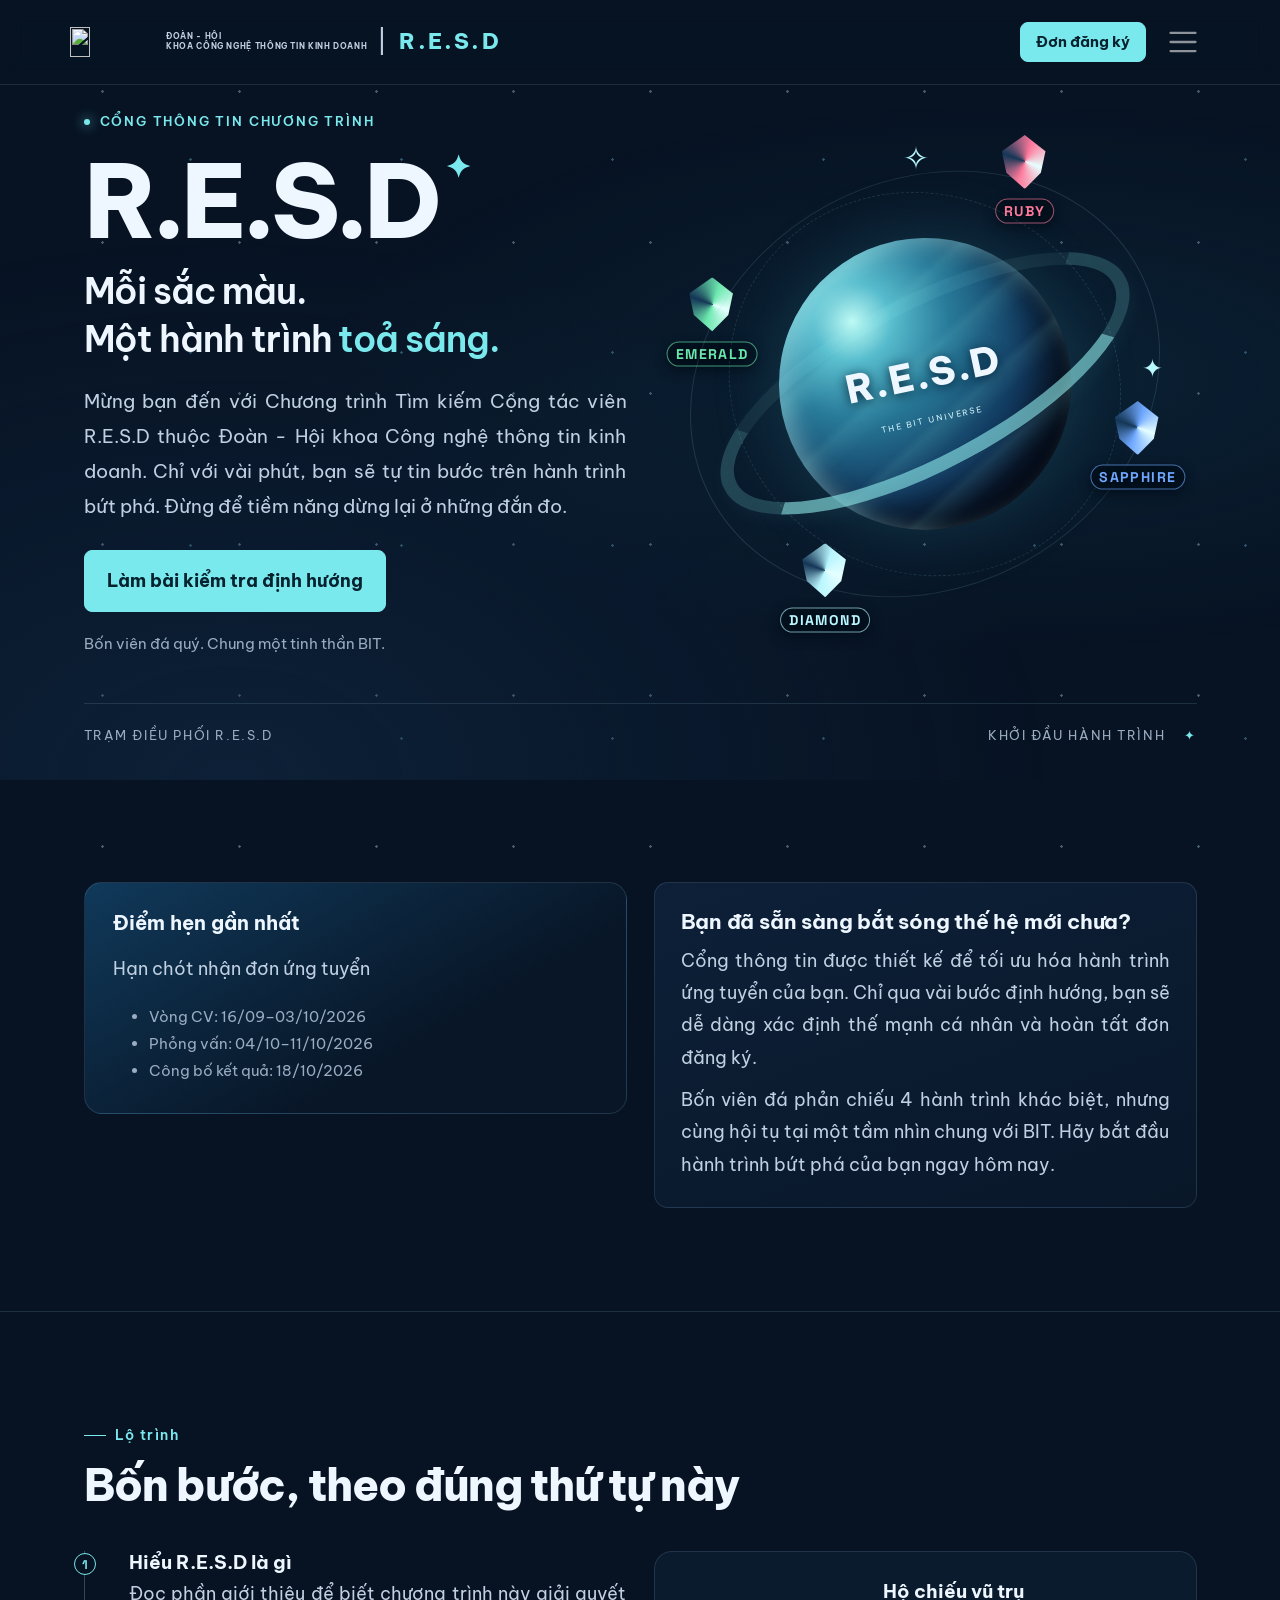
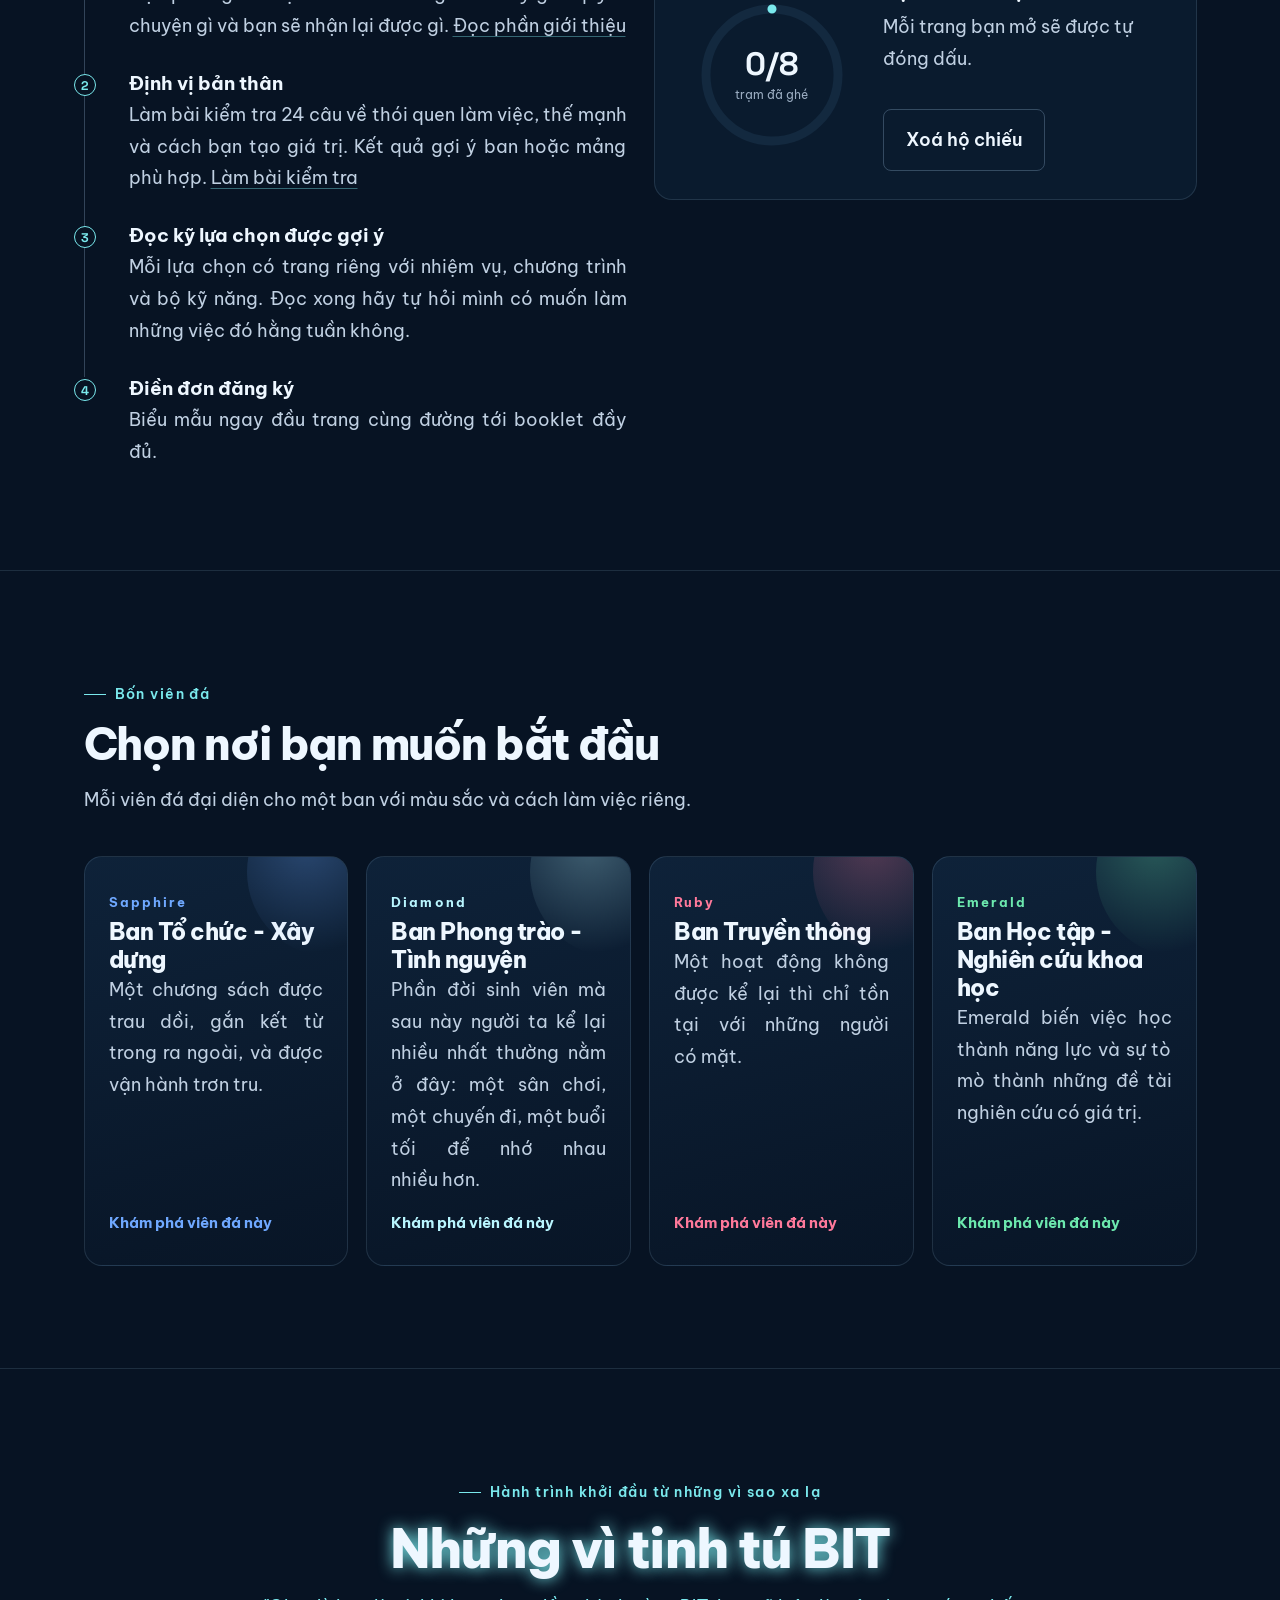
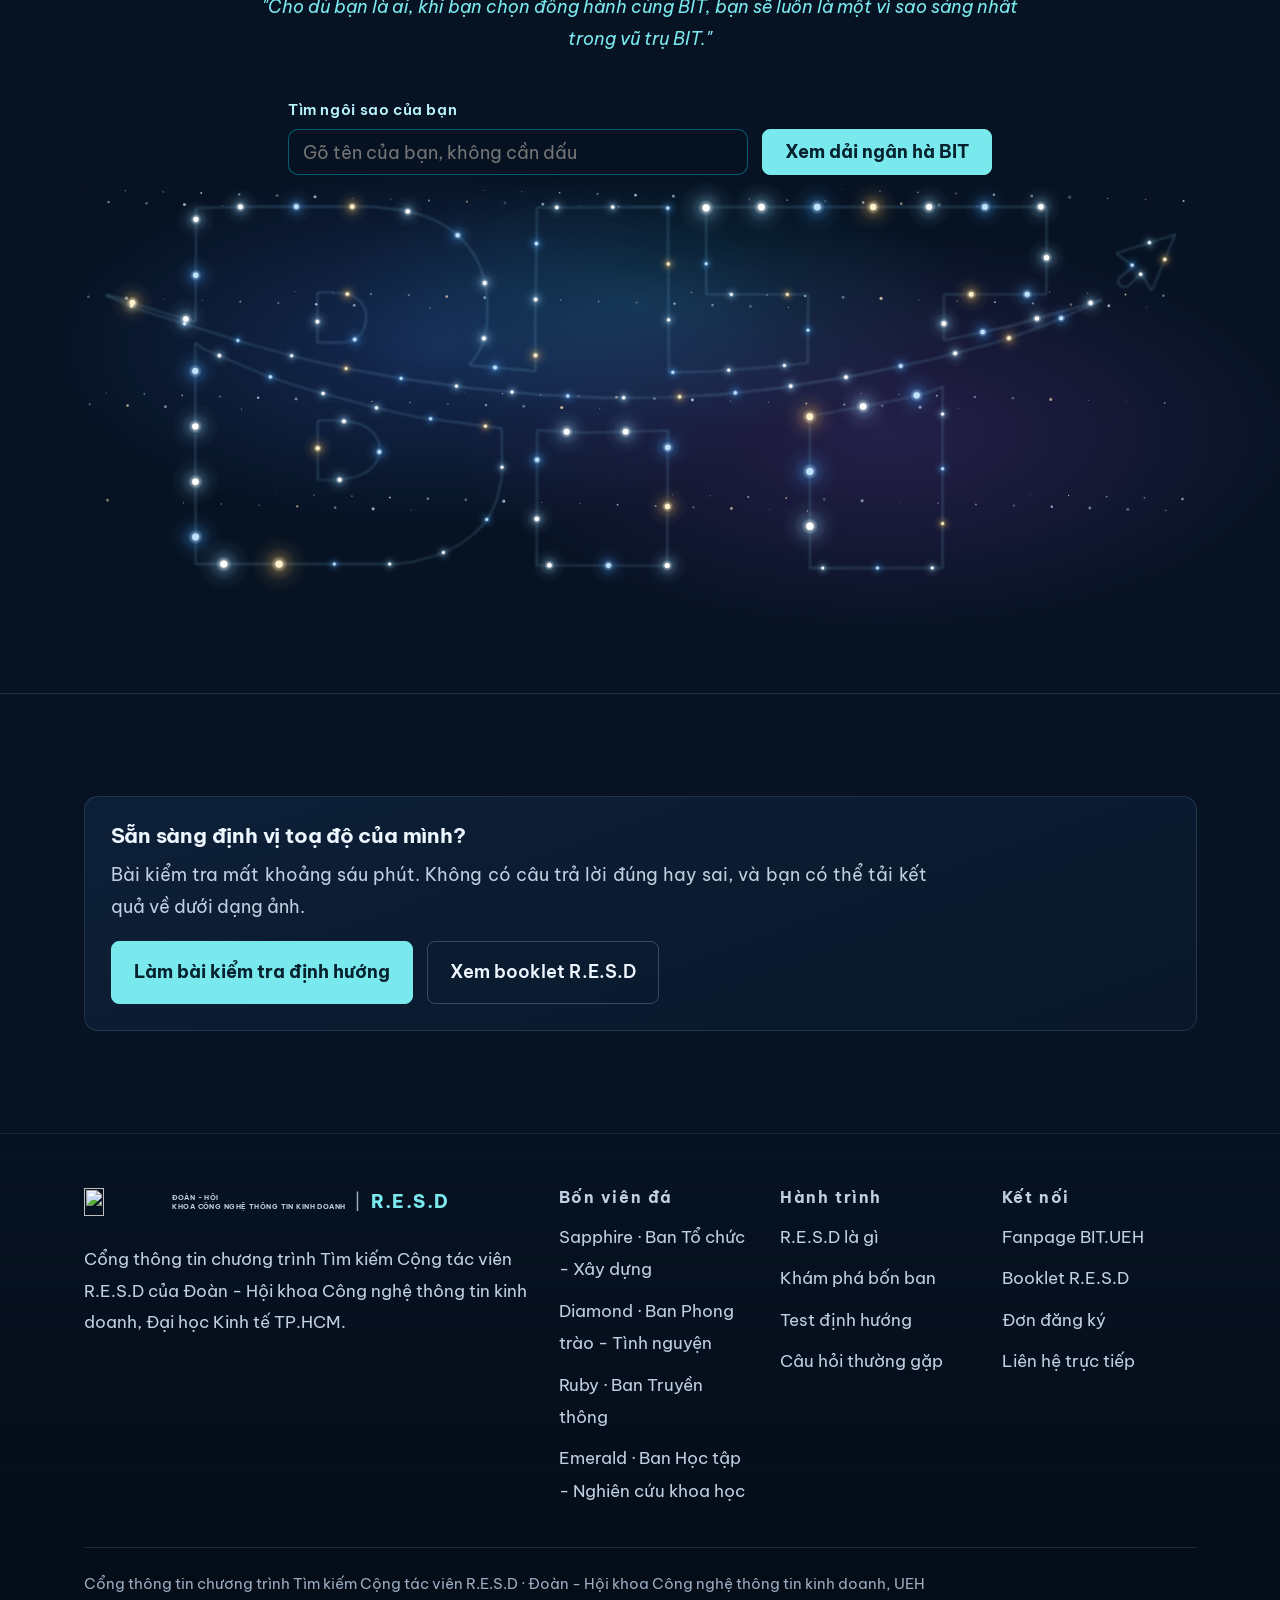
==== commit c1bf90e3: "update tiêu đề" ====
--- a/index.html
+++ b/index.html
@@ -188,7 +188,7 @@
 <section class="section" id="bit-star-map">
   <div class="container text-center">
     <div class="section-head mx-auto reveal">
-      <p class="kicker">Bản đồ sao cá nhân</p>
+      <p class="kicker">Hành trình khởi đầu từ những vì sao xa lạ</p>
       <h2 style="font-size: clamp(2rem, 5vw, 3rem); text-shadow: 0 0 15px var(--resd-cyan);">Những vì tinh tú BIT</h2>
       <p style="color: var(--resd-cyan); font-style: italic; margin-top: 10px;">
         "Cho dù bạn là ai, khi bạn chọn đồng hành cùng BIT, bạn sẽ luôn là một vì sao sáng nhất trong vũ trụ BIT."
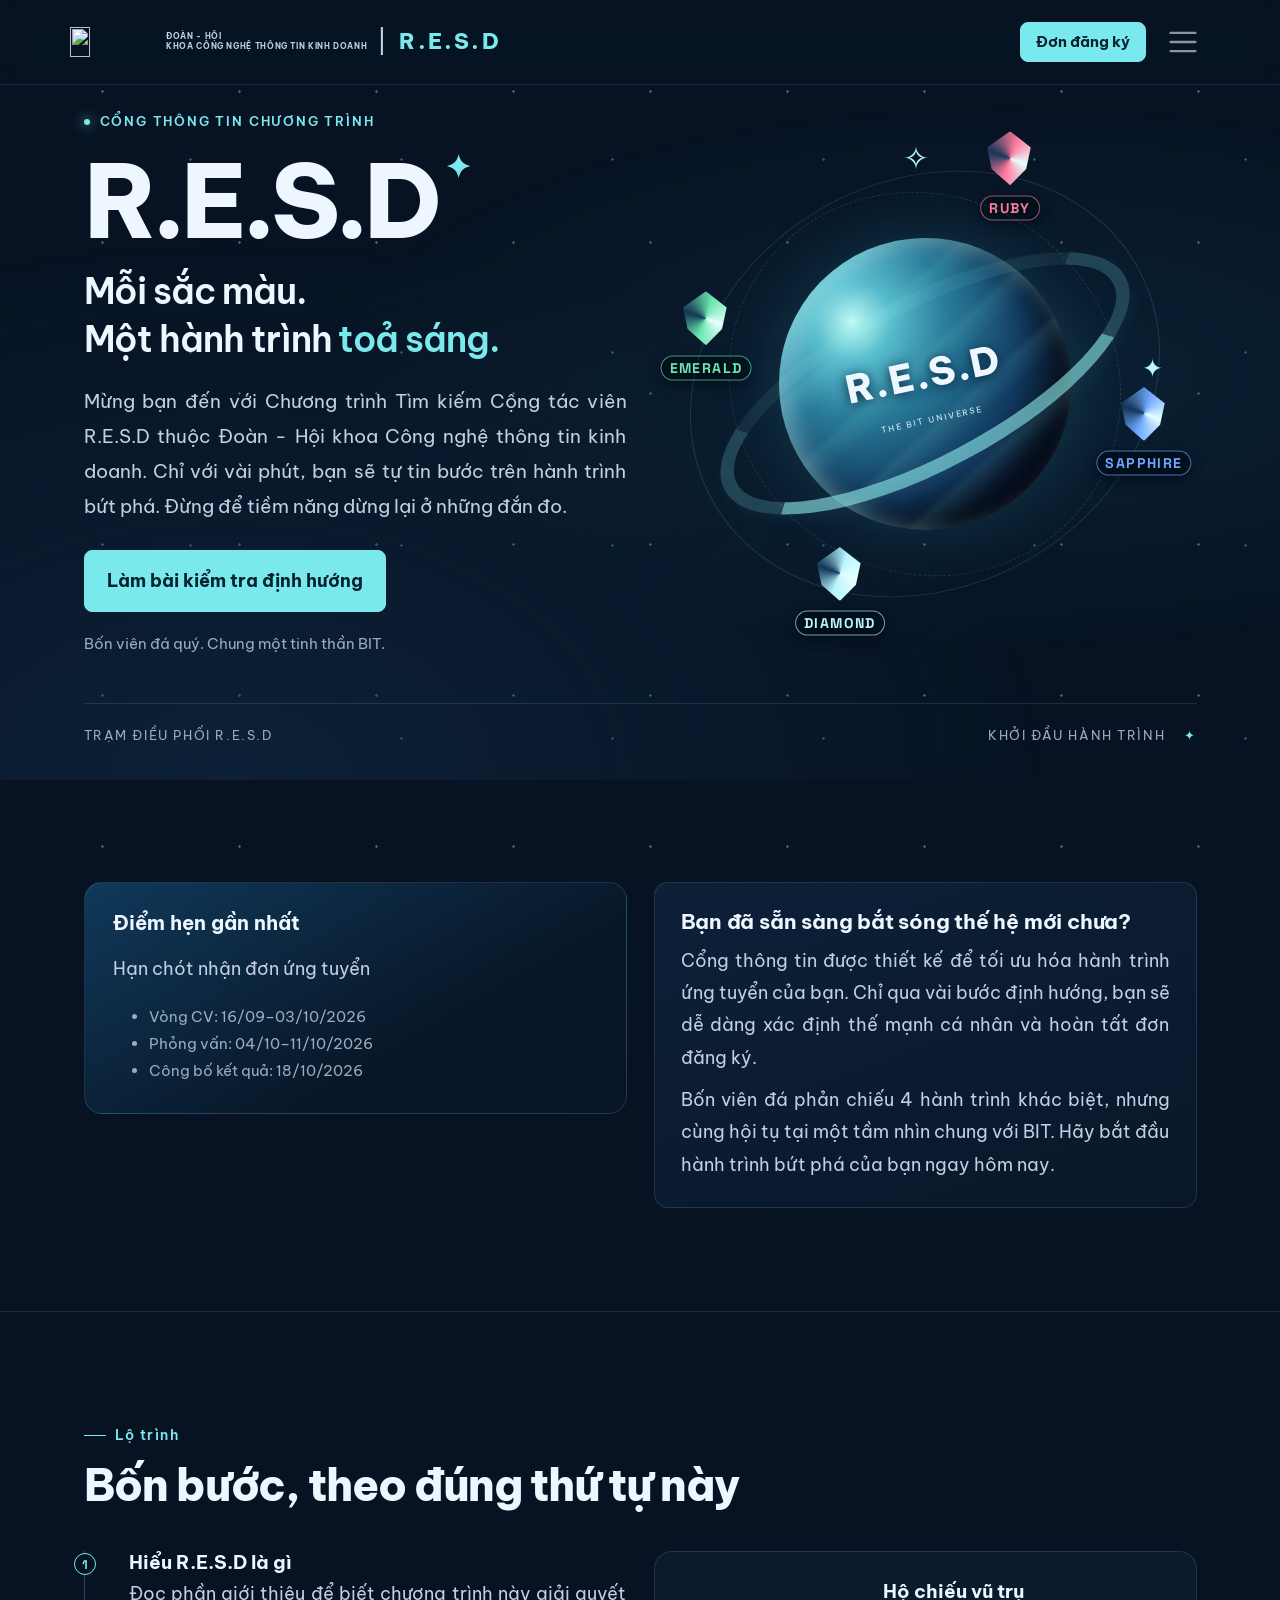
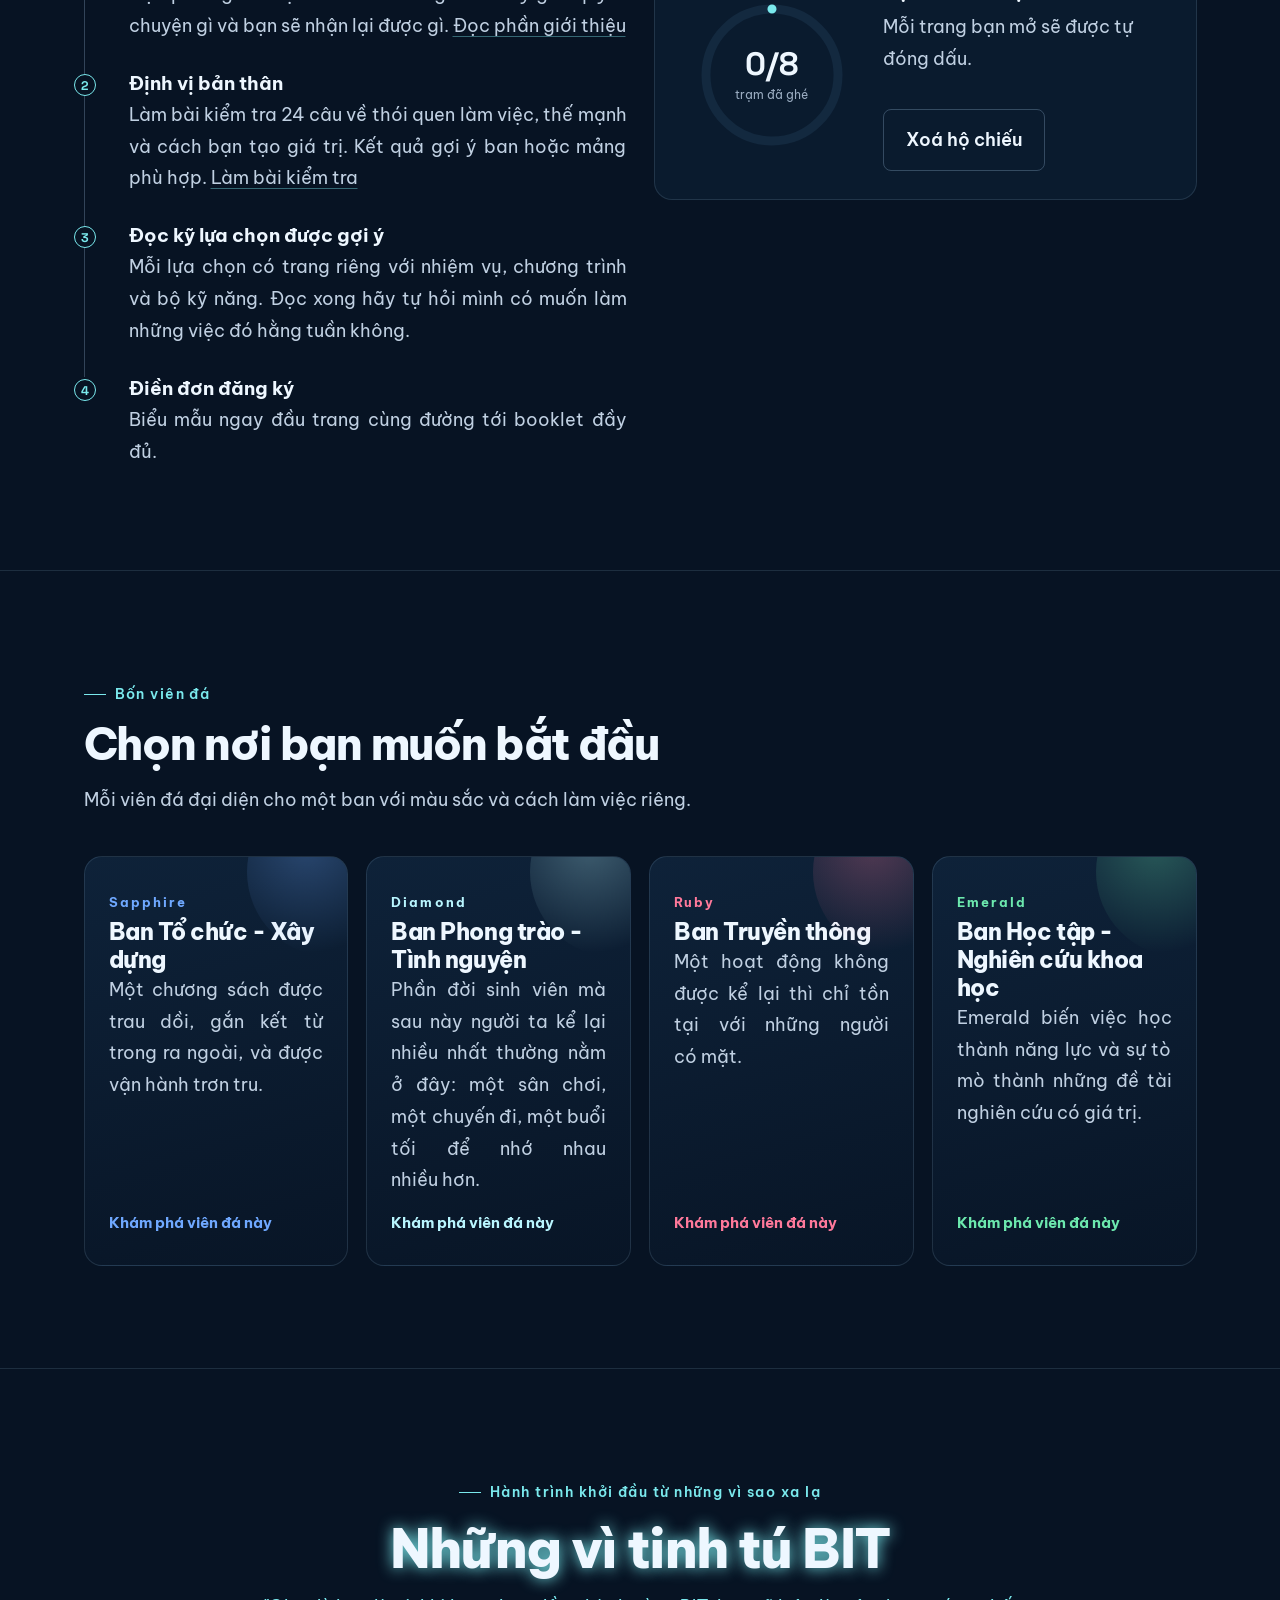
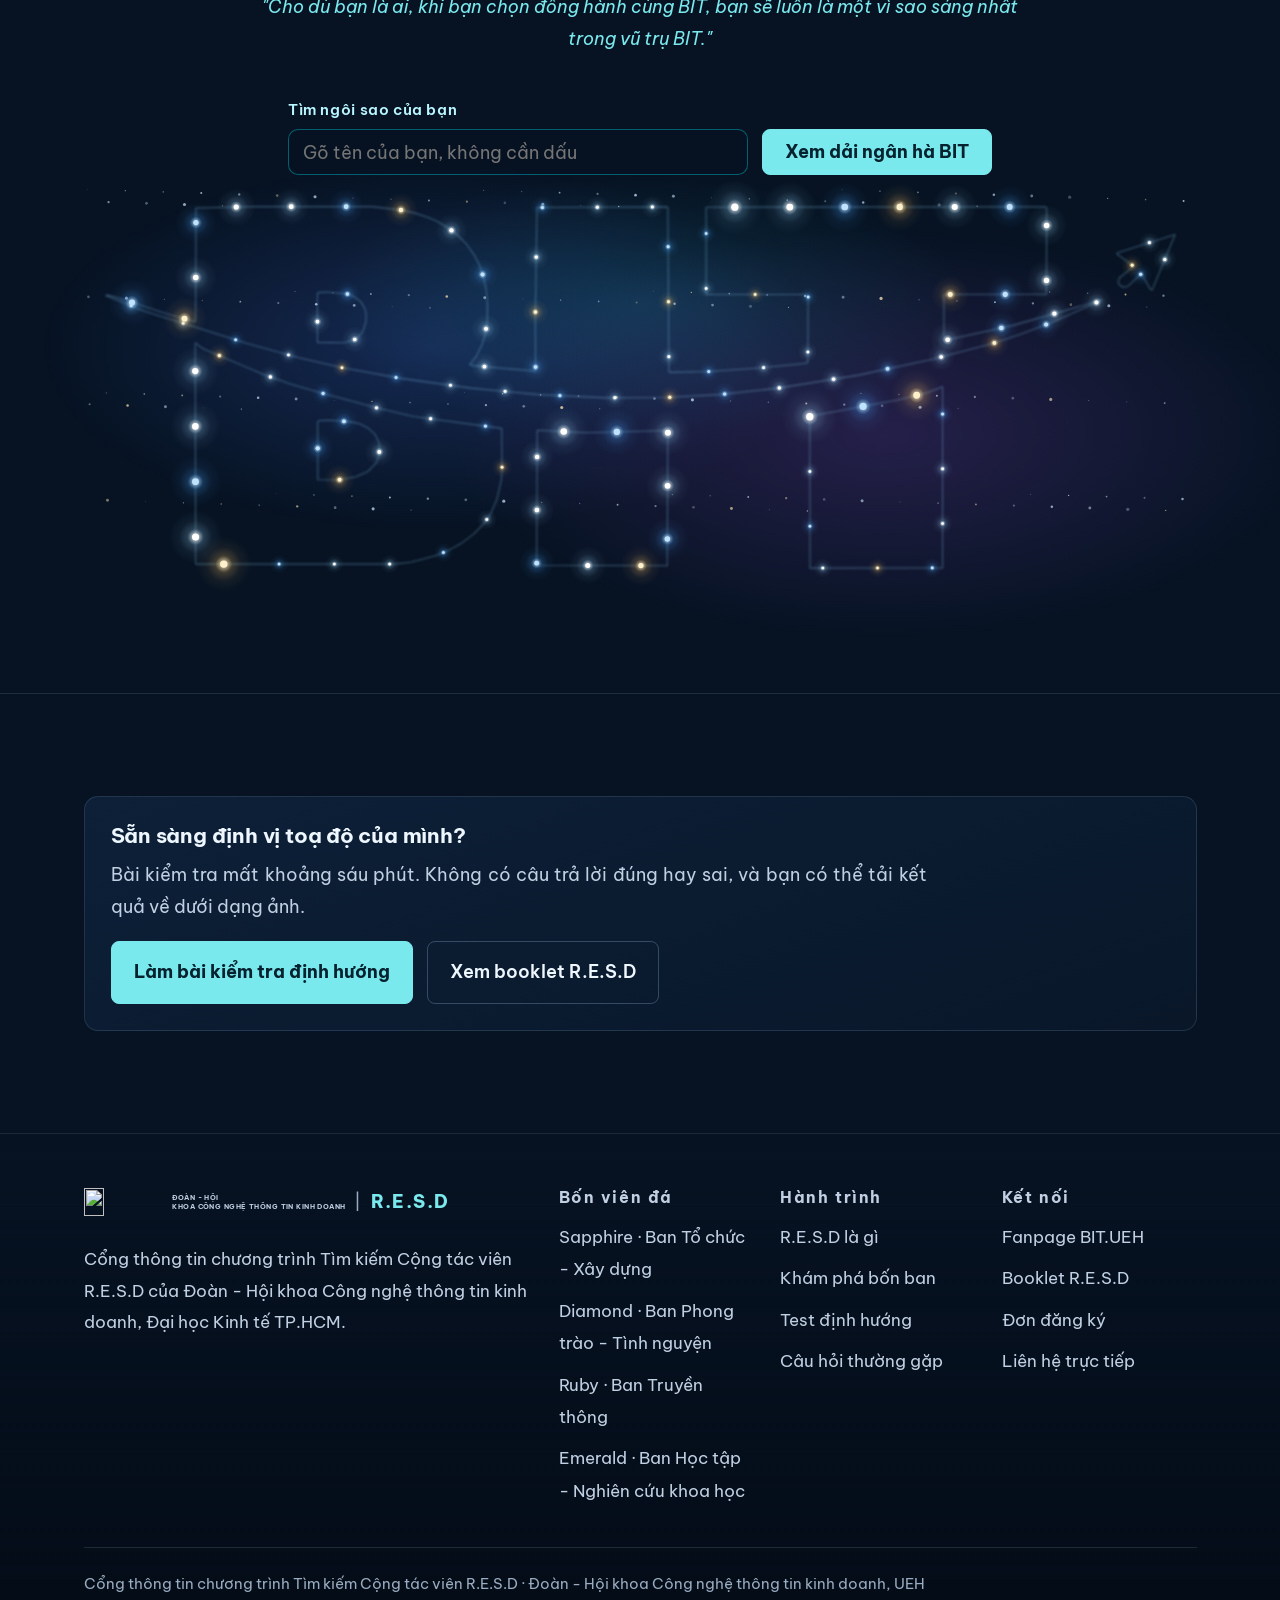
==== commit 448360fb: "Update mới" ====
--- a/index.html
+++ b/index.html
@@ -208,7 +208,7 @@
       <svg id="starmap-svg" viewBox="-20 -20 1029 375" preserveAspectRatio="xMidYMid meet" role="img" aria-label="Logo BIT được tạo thành từ các ngôi sao, mỗi ngôi sao là một thành viên"></svg>
       <div id="starmapLoading" class="starmap-loading" role="status"><span id="loadingText">Đang tải bản đồ sao...</span></div>
     </div>
-    <script type="application/json" id="starmap-data">{"bans": [["Ban Tổ chức - Xây dựng", "#6fa8ff"], ["Ban Phong trào - Tình nguyện", "#b9f6ff"], ["Ban Truyền thông", "#ff799b"], ["Ban Học tập - Nghiên cứu khoa học", "#6ce8ae"]], "people": [["Nguyễn Huỳnh Ngọc Hân", 0, [0]], ["Lưu Thị Dạ Thảo", 0, [0]], ["Lê Huỳnh Gia Hân", 0, [0]], ["Nguyễn Bùi Khánh Dương", 0, [1]], ["Nguyễn Đặng Hòa Thuận", 0, [1]], ["Đặng Thị Như Anh", 0, [0]], ["Nguyễn Phúc Khánh Ngọc", 0, [3]], ["Nguyễn Kim Tố Quyên", 0, [0]], ["Trần Thị Thúy Hằng", 0, [1]], ["Trần Thu Hà", 0, [0]], ["Phạm Minh Thư", 1, [2]], ["Quách Quỳnh Thục Nghi", 1, [2]], ["Bùi Lê Anh", 1, [1]], ["Trần Thị Ngọc Lan", 1, [1]], ["Vũ Hà Phi Yến", 1, [1]], ["Hoà Trần Ngọc Linh", 1, [0]], ["Nguyễn Ái Minh", 1, [0]], ["Nguyễn Thanh Tiền", 1, [3]], ["Hoàng Thị Mỹ Dung", 1, [3]], ["Nguyễn Minh Thư", 1, [0]], ["Vương Phạm Ánh Tuyết", 1, [0, 1]], ["Huỳnh Bảo Nhi", 2, [0, 1]], ["Nguyễn Thị Trường Vy", 2, [0]], ["Nguyễn Tiến Đạt", 2, [1]], ["Phạm Tấn Trung Nam", 2, [3]], ["Lê Viết Bảo", 2, [0, 2]], ["Võ Thanh Tân", 2, [1]], ["Nguyễn Văn An", 3, [3]], ["Nguyễn Quốc Phi", 3, [1]], ["Nguyễn Thu Trang", 3, [0]], ["Bùi Trọng Nguyên", 3, [0]], ["Trần Viết Gia Huy", 3, [2]], ["Nguyễn Đinh Thảo Nhi", 3, [3]], ["Nguyễn Đoàn Cẩm Vy", 3, [0, 2]], ["Lê Nguyễn Thuỳ Linh", 3, [3]], ["Phạm Duy Anh", 3, [1]], ["Hồ Ngọc Bảo Uyên", 3, [1]], ["Nguyễn Hữu Thông", 3, [0]], ["Hồ Minh Khang", 3, [1]], ["Hồ Thị Diễm Trang", 4, [0]], ["Huỳnh Ngọc Phương Vy", 4, [2]], ["Nguyễn Ngọc Như Trâm", 4, [0, 1]], ["Nguyễn Đức Trung", 4, [3]], ["Võ Thị Thúy Hiền", 4, [0]], ["Nguyễn Ngọc Thúy Hằng", 4, [3]], ["Nguyễn Gia Vỹ", 4, [1]], ["Trần Ngọc Bảo Ngân", 5, [2]], ["Trần Thị Mỹ Duyên", 5, [2]], ["Lại Ngô Quỳnh Thư", 5, [0]], ["Lê Đăng Khánh", 5, [1]], ["Nguyễn Thái Huy", 5, [2]], ["Nguyễn Khánh Hà", 5, [3]], ["Trần Bùi Vị Xuyên", 5, [0]], ["Bồ Ngọc Trâm", 5, [2]], ["Võ Thị Yến Nhi", 5, [3]], ["Nguyễn Thị Thu Hiền", 5, [2]], ["Đồng Khánh Linh", 6, [0]], ["Nguyễn Thị Thanh Uyên", 6, [1]], ["Nguyễn Thị Thúy Vân", 6, [3]], ["Tất Chí Thành", 6, [0]], ["Tạ Quang Tiến", 6, [1]], ["Trần Quang Trường", 6, [2]], ["Nguyễn Thị Diệu Thảo", 7, [0]], ["Võ Trần Ngọc Ánh", 7, [0]], ["Nguyễn Hồng Phúc", 7, [3]], ["Nguyễn Bạch Vy", 7, [0]], ["Hoàng Viết Quang", 7, [3]], ["Nguyễn Ngọc Minh", 7, [3]], ["Nguyễn Thị Ánh Hằng", 7, [2]], ["Phạm Thiên Long", 7, [0]], ["Nguyễn Thị Bảo Trân", 7, [0]], ["Phạm Thị Ngọc Diệu", 8, [0]], ["Nguyễn Hà Trọng Dũng", 8, [3]], ["Nguyễn Thúy Ngân", 8, [0]], ["Trần Khánh Huyền", 8, [0]], ["Nguyễn Thị Minh Oanh", 8, [2]], ["Hà Quang Đại", 8, [0]], ["Hoàng Kim Tùng", 9, [2]], ["Nguyễn Khánh Huyền", 9, [1]], ["Nguyễn Trần Khánh Linh", 9, [3]], ["Lâm Tâm Như", 9, [2]], ["Đặng Minh Huệ", 9, [0]], ["Ngô Văn Quỳnh", 9, [0]], ["Nguyễn Thị Ánh Dương", 9, [0]], ["Phạm Hà Phương", 9, [1, 3]], ["Trần Thị Kim Ngân", 9, [3]], ["Đỗ Trọng Khanh", 9, [1]], ["Nguyễn Thị Thuý Nga", 10, [2]], ["Võ Trần Trí Bảo", 10, [0]], ["Bùi Kim Ngân", 10, [3]], ["Lê Thị Hồng Hạnh", 10, [3]], ["Nguyễn Kim Ngân", 10, [1]], ["Nguyễn Dương Gia Bảo", 10, [1]], ["Nguyễn Võ Lan Thanh", 10, [0]], ["Nguyễn Thị An Thuận", 11, [1]], ["Trần Ánh Ngọc", 11, [0]], ["Lê Hoài An", 11, [2]], ["Nguyễn Thị Kim Loan", 11, [3]], ["Đinh Viết Quân", 11, [0]], ["Nguyễn Ngọc Thảo Như", 11, [2]], ["Trần Minh Tuấn", 11, [1]], ["Bùi Ngọc Bảo Trân", 11, [1]], ["Dương Thúy Hiền", 11, [1]], ["Nguyễn Lê Việt Anh", 11, [0, 2]], ["Dương Trung Hiếu", 11, [1]], ["Lê Bảo Ngọc", 11, [0]], ["Nguyễn Linh Thùy Trang", 11, [1]]]}</script>
+    <script type="application/json" id="starmap-data">{"bans": [["Ban Tổ chức - Xây dựng", "#6fa8ff"], ["Ban Phong trào - Tình nguyện", "#b9f6ff"], ["Ban Truyền thông", "#ff799b"], ["Ban Học tập - Nghiên cứu khoa học", "#6ce8ae"]], "people": [["Nguyễn Huỳnh Ngọc Hân", 0, [0]], ["Lưu Thị Dạ Thảo", 0, [0]], ["Lê Huỳnh Gia Hân", 0, [0]], ["Nguyễn Bùi Khánh Dương", 0, [1]], ["Nguyễn Đặng Hòa Thuận", 0, [1]], ["Đặng Thị Như Anh", 0, [0]], ["Nguyễn Phúc Khánh Ngọc", 0, [3]], ["Nguyễn Kim Tố Quyên", 0, [0]], ["Nguyễn Thiện Bách", 0, [1]], ["Trần Thị Thúy Hằng", 0, [1]], ["Trần Thu Hà", 0, [0]], ["Phạm Minh Thư", 1, [2]], ["Quách Quỳnh Thục Nghi", 1, [2]], ["Bùi Lê Anh", 1, [1]], ["Trần Thị Ngọc Lan", 1, [0, 1]], ["Vũ Hà Phi Yến", 1, [1]], ["Hoà Trần Ngọc Linh", 1, [0]], ["Nguyễn Ái Minh", 1, [0]], ["Nguyễn Thanh Tiền", 1, [3]], ["Hoàng Thị Mỹ Dung", 1, [3]], ["Nguyễn Minh Thư", 1, [0]], ["Vương Phạm Ánh Tuyết", 1, [0, 1]], ["Nguyễn Thị Lâm Oanh", 1, [0, 1]], ["Huỳnh Bảo Nhi", 2, [0, 1]], ["Nguyễn Thị Trường Vy", 2, [0]], ["Nguyễn Tiến Đạt", 2, [1]], ["Phạm Tấn Trung Nam", 2, [3]], ["Lê Viết Bảo", 2, [0, 2]], ["Võ Thanh Tân", 2, [1]], ["Nguyễn Văn An", 3, [3]], ["Nguyễn Quốc Phi", 3, [1]], ["Nguyễn Thu Trang", 3, [0]], ["Bùi Trọng Nguyên", 3, [0]], ["Trần Viết Gia Huy", 3, [2]], ["Nguyễn Đinh Thảo Nhi", 3, [3]], ["Nguyễn Đoàn Cẩm Vy", 3, [0, 2]], ["Lê Nguyễn Thuỳ Linh", 3, [3]], ["Phạm Duy Anh", 3, [1]], ["Hồ Ngọc Bảo Uyên", 3, [1]], ["Nguyễn Hữu Thông", 3, [0]], ["Hồ Minh Khang", 3, [1]], ["Hồ Thị Diễm Trang", 4, [0]], ["Huỳnh Ngọc Phương Vy", 4, [2]], ["Nguyễn Ngọc Như Trâm", 4, [0, 1]], ["Nguyễn Đức Trung", 4, [3]], ["Võ Thị Thúy Hiền", 4, [0]], ["Nguyễn Ngọc Thúy Hằng", 4, [3]], ["Nguyễn Gia Vỹ", 4, [1]], ["Trần Ngọc Bảo Ngân", 5, [2]], ["Trần Thị Mỹ Duyên", 5, [2]], ["Lại Ngô Quỳnh Thư", 5, [0]], ["Lê Đăng Khánh", 5, [1]], ["Nguyễn Thái Huy", 5, [2]], ["Nguyễn Khánh Hà", 5, [3]], ["Trần Bùi Vị Xuyên", 5, [0]], ["Bồ Ngọc Trâm", 5, [2]], ["Võ Thị Yến Nhi", 5, [3]], ["Nguyễn Thị Thu Hiền", 5, [2]], ["Đồng Khánh Linh", 6, [0]], ["Nguyễn Thị Thanh Uyên", 6, [1]], ["Nguyễn Thị Thúy Vân", 6, [3]], ["Tất Chí Thành", 6, [0]], ["Tạ Quang Tiến", 6, [1]], ["Trần Quang Trường", 6, [2]], ["Nguyễn Thị Diệu Thảo", 7, [0]], ["Võ Trần Ngọc Ánh", 7, [0]], ["Nguyễn Hồng Phúc", 7, [3]], ["Nguyễn Bạch Vy", 7, [0]], ["Hoàng Viết Quang", 7, [3]], ["Nguyễn Ngọc Minh", 7, [3]], ["Nguyễn Thị Ánh Hằng", 7, [2]], ["Phạm Thiên Long", 7, [0]], ["Nguyễn Thị Bảo Trân", 7, [0]], ["Phạm Thị Ngọc Diệu", 8, [0]], ["Nguyễn Hà Trọng Dũng", 8, [3]], ["Nguyễn Thúy Ngân", 8, [0]], ["Trần Khánh Huyền", 8, [0]], ["Nguyễn Thị Minh Oanh", 8, [2]], ["Hà Quang Đại", 8, [0]], ["Hoàng Kim Tùng", 9, [2]], ["Nguyễn Khánh Huyền", 9, [1]], ["Nguyễn Trần Khánh Linh", 9, [3]], ["Lâm Tâm Như", 9, [2]], ["Đặng Minh Huệ", 9, [0]], ["Ngô Văn Quỳnh", 9, [0]], ["Nguyễn Thị Ánh Dương", 9, [0]], ["Phạm Hà Phương", 9, [1, 3]], ["Trần Thị Kim Ngân", 9, [3]], ["Đỗ Trọng Khanh", 9, [1]], ["Nguyễn Thị Thuý Nga", 10, [2]], ["Võ Trần Trí Bảo", 10, [0]], ["Bùi Kim Ngân", 10, [3]], ["Lê Thị Hồng Hạnh", 10, [3]], ["Nguyễn Kim Ngân", 10, [1]], ["Nguyễn Dương Gia Bảo", 10, [1]], ["Nguyễn Võ Lan Thanh", 10, [0]], ["Nguyễn Thị An Thuận", 11, [1]], ["Trần Ánh Ngọc", 11, [0]], ["Lê Hoài An", 11, [2]], ["Nguyễn Thị Kim Loan", 11, [0, 3]], ["Đinh Viết Quân", 11, [0]], ["Nguyễn Ngọc Thảo Như", 11, [2]], ["Trần Minh Tuấn", 11, [1]], ["Bùi Ngọc Bảo Trân", 11, [1]], ["Dương Thúy Hiền", 11, [1]], ["Nguyễn Lê Việt Anh", 11, [0, 2]], ["Dương Trung Hiếu", 11, [1]], ["Lê Bảo Ngọc", 11, [0]], ["Nguyễn Linh Thùy Trang", 11, [1]]]}</script>
   </div>
 </section>
     <section class="section">
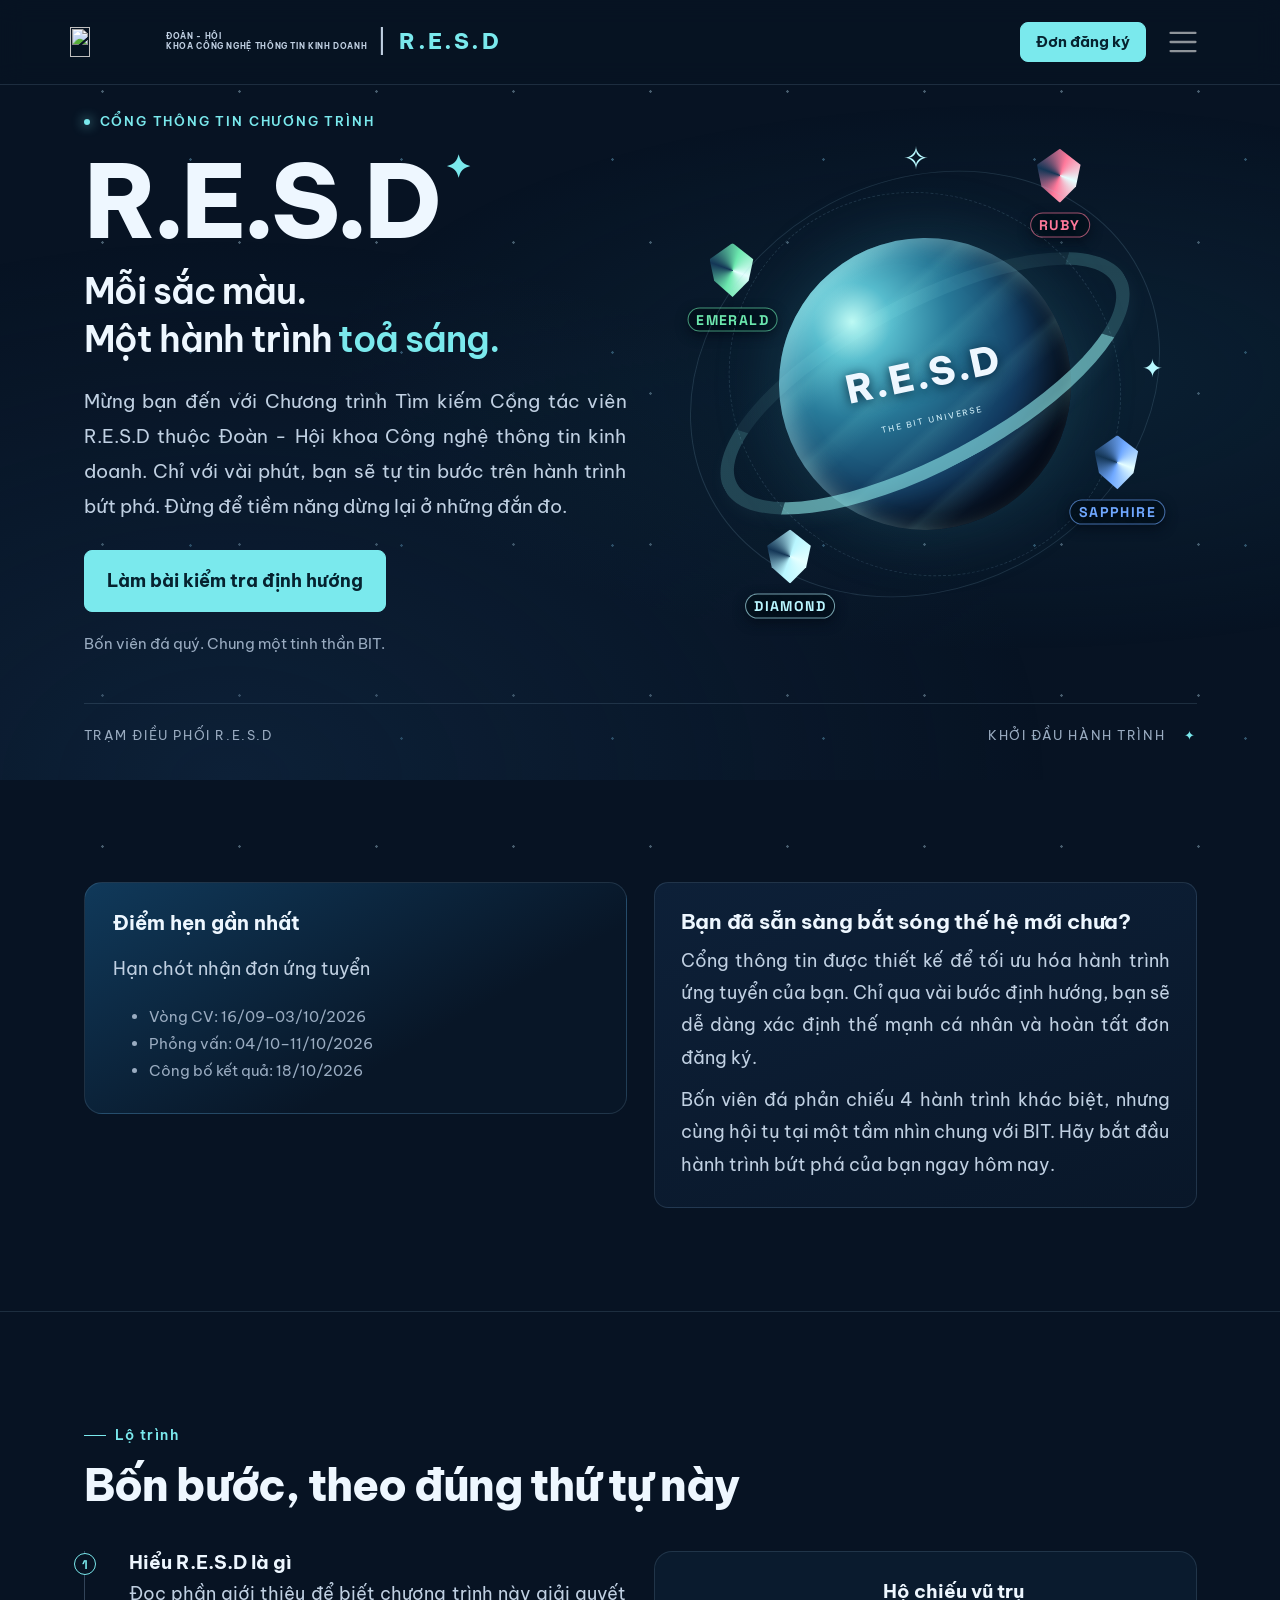
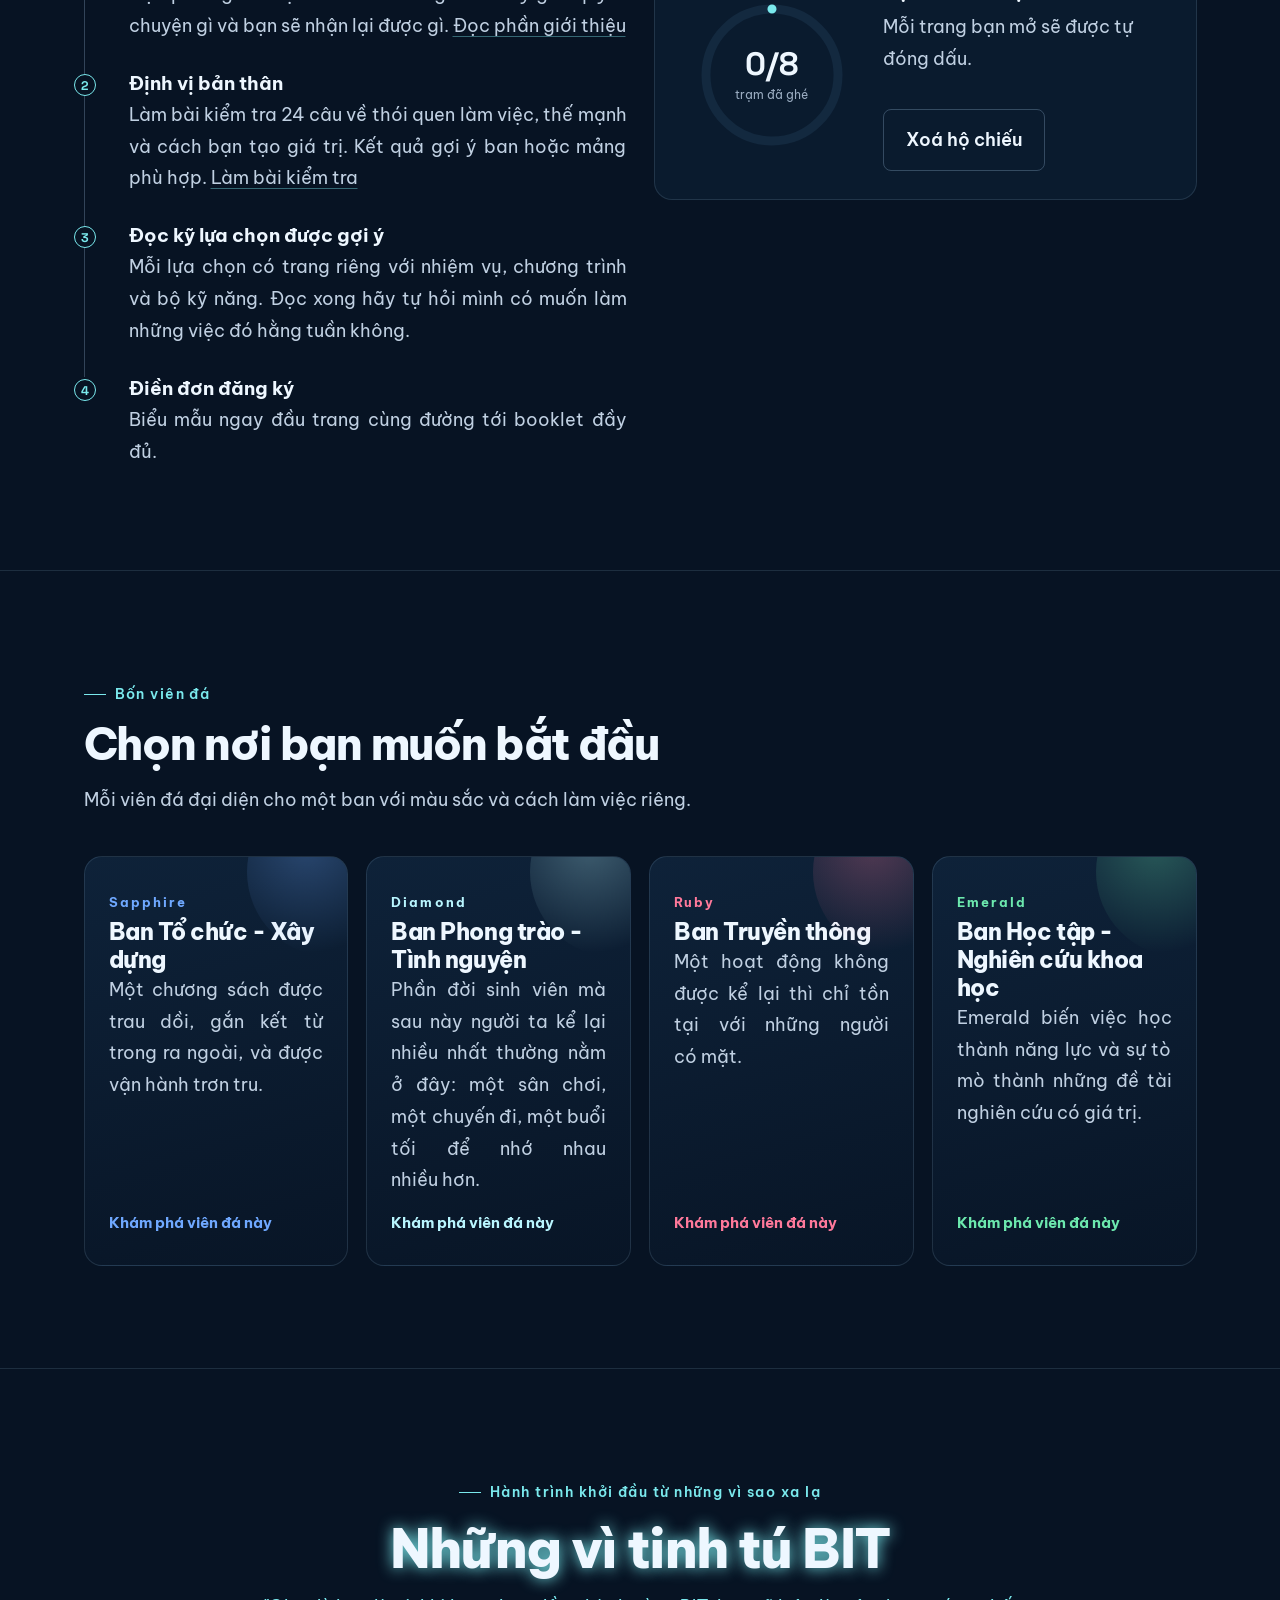
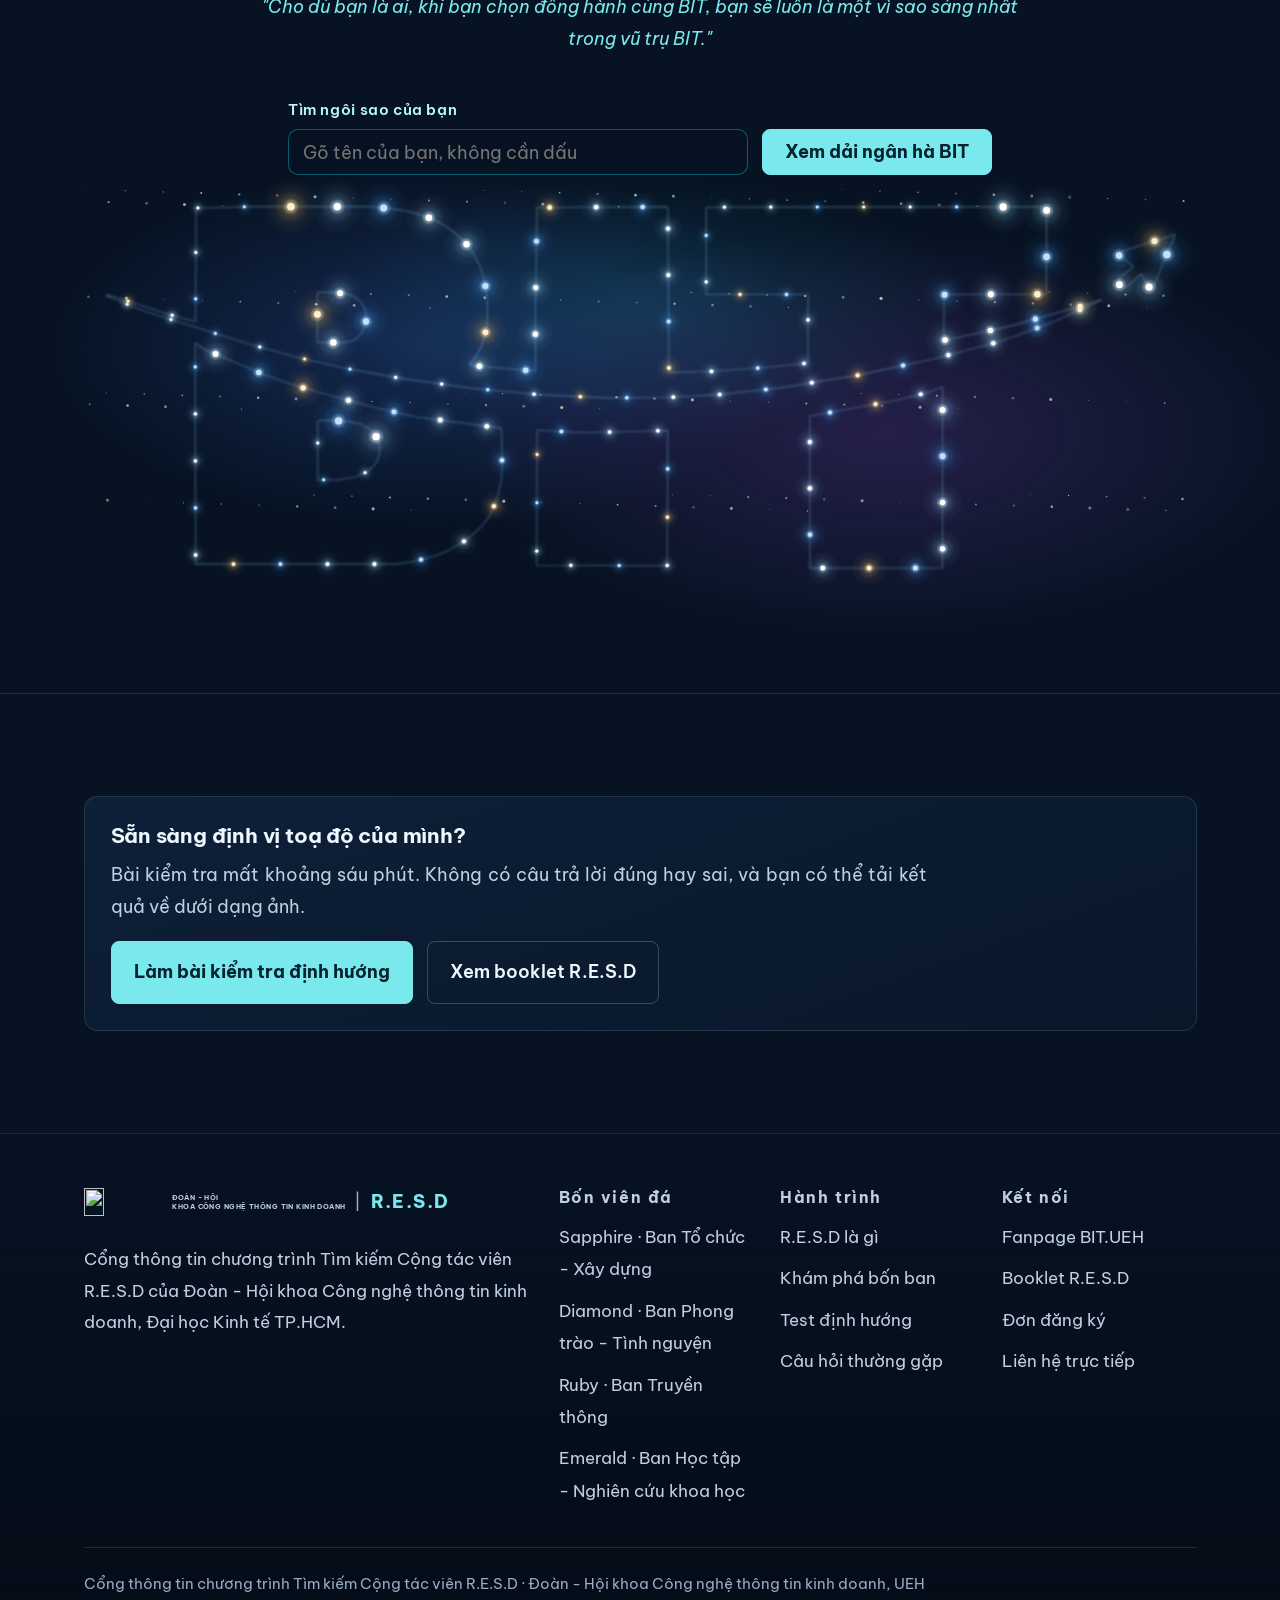
==== commit 8f93d684: "Update" ====
--- a/index.html
+++ b/index.html
@@ -208,7 +208,7 @@
       <svg id="starmap-svg" viewBox="-20 -20 1029 375" preserveAspectRatio="xMidYMid meet" role="img" aria-label="Logo BIT được tạo thành từ các ngôi sao, mỗi ngôi sao là một thành viên"></svg>
       <div id="starmapLoading" class="starmap-loading" role="status"><span id="loadingText">Đang tải bản đồ sao...</span></div>
     </div>
-    <script type="application/json" id="starmap-data">{"bans": [["Ban Tổ chức - Xây dựng", "#6fa8ff"], ["Ban Phong trào - Tình nguyện", "#b9f6ff"], ["Ban Truyền thông", "#ff799b"], ["Ban Học tập - Nghiên cứu khoa học", "#6ce8ae"]], "people": [["Nguyễn Huỳnh Ngọc Hân", 0, [0]], ["Lưu Thị Dạ Thảo", 0, [0]], ["Lê Huỳnh Gia Hân", 0, [0]], ["Nguyễn Bùi Khánh Dương", 0, [1]], ["Nguyễn Đặng Hòa Thuận", 0, [1]], ["Đặng Thị Như Anh", 0, [0]], ["Nguyễn Phúc Khánh Ngọc", 0, [3]], ["Nguyễn Kim Tố Quyên", 0, [0]], ["Nguyễn Thiện Bách", 0, [1]], ["Trần Thị Thúy Hằng", 0, [1]], ["Trần Thu Hà", 0, [0]], ["Phạm Minh Thư", 1, [2]], ["Quách Quỳnh Thục Nghi", 1, [2]], ["Bùi Lê Anh", 1, [1]], ["Trần Thị Ngọc Lan", 1, [0, 1]], ["Vũ Hà Phi Yến", 1, [1]], ["Hoà Trần Ngọc Linh", 1, [0]], ["Nguyễn Ái Minh", 1, [0]], ["Nguyễn Thanh Tiền", 1, [3]], ["Hoàng Thị Mỹ Dung", 1, [3]], ["Nguyễn Minh Thư", 1, [0]], ["Vương Phạm Ánh Tuyết", 1, [0, 1]], ["Nguyễn Thị Lâm Oanh", 1, [0, 1]], ["Huỳnh Bảo Nhi", 2, [0, 1]], ["Nguyễn Thị Trường Vy", 2, [0]], ["Nguyễn Tiến Đạt", 2, [1]], ["Phạm Tấn Trung Nam", 2, [3]], ["Lê Viết Bảo", 2, [0, 2]], ["Võ Thanh Tân", 2, [1]], ["Nguyễn Văn An", 3, [3]], ["Nguyễn Quốc Phi", 3, [1]], ["Nguyễn Thu Trang", 3, [0]], ["Bùi Trọng Nguyên", 3, [0]], ["Trần Viết Gia Huy", 3, [2]], ["Nguyễn Đinh Thảo Nhi", 3, [3]], ["Nguyễn Đoàn Cẩm Vy", 3, [0, 2]], ["Lê Nguyễn Thuỳ Linh", 3, [3]], ["Phạm Duy Anh", 3, [1]], ["Hồ Ngọc Bảo Uyên", 3, [1]], ["Nguyễn Hữu Thông", 3, [0]], ["Hồ Minh Khang", 3, [1]], ["Hồ Thị Diễm Trang", 4, [0]], ["Huỳnh Ngọc Phương Vy", 4, [2]], ["Nguyễn Ngọc Như Trâm", 4, [0, 1]], ["Nguyễn Đức Trung", 4, [3]], ["Võ Thị Thúy Hiền", 4, [0]], ["Nguyễn Ngọc Thúy Hằng", 4, [3]], ["Nguyễn Gia Vỹ", 4, [1]], ["Trần Ngọc Bảo Ngân", 5, [2]], ["Trần Thị Mỹ Duyên", 5, [2]], ["Lại Ngô Quỳnh Thư", 5, [0]], ["Lê Đăng Khánh", 5, [1]], ["Nguyễn Thái Huy", 5, [2]], ["Nguyễn Khánh Hà", 5, [3]], ["Trần Bùi Vị Xuyên", 5, [0]], ["Bồ Ngọc Trâm", 5, [2]], ["Võ Thị Yến Nhi", 5, [3]], ["Nguyễn Thị Thu Hiền", 5, [2]], ["Đồng Khánh Linh", 6, [0]], ["Nguyễn Thị Thanh Uyên", 6, [1]], ["Nguyễn Thị Thúy Vân", 6, [3]], ["Tất Chí Thành", 6, [0]], ["Tạ Quang Tiến", 6, [1]], ["Trần Quang Trường", 6, [2]], ["Nguyễn Thị Diệu Thảo", 7, [0]], ["Võ Trần Ngọc Ánh", 7, [0]], ["Nguyễn Hồng Phúc", 7, [3]], ["Nguyễn Bạch Vy", 7, [0]], ["Hoàng Viết Quang", 7, [3]], ["Nguyễn Ngọc Minh", 7, [3]], ["Nguyễn Thị Ánh Hằng", 7, [2]], ["Phạm Thiên Long", 7, [0]], ["Nguyễn Thị Bảo Trân", 7, [0]], ["Phạm Thị Ngọc Diệu", 8, [0]], ["Nguyễn Hà Trọng Dũng", 8, [3]], ["Nguyễn Thúy Ngân", 8, [0]], ["Trần Khánh Huyền", 8, [0]], ["Nguyễn Thị Minh Oanh", 8, [2]], ["Hà Quang Đại", 8, [0]], ["Hoàng Kim Tùng", 9, [2]], ["Nguyễn Khánh Huyền", 9, [1]], ["Nguyễn Trần Khánh Linh", 9, [3]], ["Lâm Tâm Như", 9, [2]], ["Đặng Minh Huệ", 9, [0]], ["Ngô Văn Quỳnh", 9, [0]], ["Nguyễn Thị Ánh Dương", 9, [0]], ["Phạm Hà Phương", 9, [1, 3]], ["Trần Thị Kim Ngân", 9, [3]], ["Đỗ Trọng Khanh", 9, [1]], ["Nguyễn Thị Thuý Nga", 10, [2]], ["Võ Trần Trí Bảo", 10, [0]], ["Bùi Kim Ngân", 10, [3]], ["Lê Thị Hồng Hạnh", 10, [3]], ["Nguyễn Kim Ngân", 10, [1]], ["Nguyễn Dương Gia Bảo", 10, [1]], ["Nguyễn Võ Lan Thanh", 10, [0]], ["Nguyễn Thị An Thuận", 11, [1]], ["Trần Ánh Ngọc", 11, [0]], ["Lê Hoài An", 11, [2]], ["Nguyễn Thị Kim Loan", 11, [0, 3]], ["Đinh Viết Quân", 11, [0]], ["Nguyễn Ngọc Thảo Như", 11, [2]], ["Trần Minh Tuấn", 11, [1]], ["Bùi Ngọc Bảo Trân", 11, [1]], ["Dương Thúy Hiền", 11, [1]], ["Nguyễn Lê Việt Anh", 11, [0, 2]], ["Dương Trung Hiếu", 11, [1]], ["Lê Bảo Ngọc", 11, [0]], ["Nguyễn Linh Thùy Trang", 11, [1]]]}</script>
+    <script type="application/json" id="starmap-data">{"bans": [["Ban Tổ chức - Xây dựng", "#6fa8ff"], ["Ban Phong trào - Tình nguyện", "#b9f6ff"], ["Ban Truyền thông", "#ff799b"], ["Ban Học tập - Nghiên cứu khoa học", "#6ce8ae"]], "people": [["Nguyễn Huỳnh Ngọc Hân", 0, [0]], ["Lưu Thị Dạ Thảo", 0, [0]], ["Lê Huỳnh Gia Hân", 0, [0]], ["Nguyễn Bùi Khánh Dương", 0, [1]], ["Nguyễn Lê Khả Tú", 0, [0]], ["Phạm Mai Hương Giang", 0, [1]], ["Nguyễn Đặng Hòa Thuận", 0, [1]], ["Đặng Thị Như Anh", 0, [0]], ["Lê Tú Quyên", 0, [0]], ["Nguyễn Phúc Khánh Ngọc", 0, [3]], ["Nguyễn Kim Tố Quyên", 0, [0]], ["Đoàn Thị Linh Chi", 0, [0]], ["Nguyễn Thiện Bách", 0, [1]], ["Trần Thị Thúy Hằng", 0, [1]], ["Trần Thu Hà", 0, [0]], ["Phạm Minh Thư", 1, [2]], ["Quách Quỳnh Thục Nghi", 1, [2]], ["Bùi Lê Anh", 1, [1]], ["Trần Thị Ngọc Lan", 1, [0, 1]], ["Vũ Hà Phi Yến", 1, [1]], ["Hoà Trần Ngọc Linh", 1, [0]], ["Nguyễn Khắc Vĩnh Kim", 1, [2]], ["Nguyễn Ái Minh", 1, [0]], ["Nguyễn Thanh Tiền", 1, [3]], ["Hoàng Thị Mỹ Dung", 1, [3]], ["Nguyễn Minh Thư", 1, [0]], ["Trần Ngọc Mỹ Anh", 1, [2]], ["Vương Phạm Ánh Tuyết", 1, [0, 1]], ["Trương Thanh Hà Giang", 1, [3]], ["Nguyễn Thị Lâm Oanh", 1, [0, 1]], ["Huỳnh Bảo Nhi", 2, [0, 1]], ["Nguyễn Thị Trường Vy", 2, [0]], ["Nguyễn Tiến Đạt", 2, [1]], ["Phạm Tấn Trung Nam", 2, [3]], ["Lê Viết Bảo", 2, [0, 2]], ["Võ Thanh Tân", 2, [1]], ["Nguyễn Lê Trúc Anh", 2, [1]], ["Nguyễn Văn An", 3, [3]], ["Nguyễn Quốc Phi", 3, [1]], ["Nguyễn Thu Trang", 3, [0]], ["Bùi Trọng Nguyên", 3, [0]], ["Trần Viết Gia Huy", 3, [2]], ["Nguyễn Đinh Thảo Nhi", 3, [3]], ["Nguyễn Đoàn Cẩm Vy", 3, [0, 2]], ["Lê Nguyễn Thuỳ Linh", 3, [3]], ["Phạm Duy Anh", 3, [1]], ["Hồ Ngọc Bảo Uyên", 3, [1]], ["Nguyễn Hữu Thông", 3, [0]], ["Hồ Minh Khang", 3, [1]], ["Lê Ngọc Khánh Quỳnh", 4, [0]], ["Hồ Thị Diễm Trang", 4, [0]], ["Lê Thị Thu Hoa", 4, [2]], ["Huỳnh Ngọc Phương Vy", 4, [2]], ["Nguyễn Ngọc Như Trâm", 4, [0, 1]], ["Nguyễn Đức Trung", 4, [3]], ["Võ Thị Thúy Hiền", 4, [0]], ["Nguyễn Ngọc Thúy Hằng", 4, [3]], ["Nguyễn Gia Vỹ", 4, [1]], ["Trần Ngọc Bảo Ngân", 5, [2]], ["Trần Thị Mỹ Duyên", 5, [2]], ["Lại Ngô Quỳnh Thư", 5, [0]], ["Lê Đăng Khánh", 5, [1]], ["Nguyễn Thái Huy", 5, [2]], ["Nguyễn Khánh Hà", 5, [3]], ["Trần Bùi Vị Xuyên", 5, [0]], ["Bồ Ngọc Trâm", 5, [2]], ["Võ Thị Yến Nhi", 5, [3]], ["Hoàng Thị Ánh", 5, [3]], ["Trần Minh Nhật", 5, [3]], ["Nguyễn Thị Thu Hiền", 5, [2]], ["Đồng Khánh Linh", 6, [0]], ["Nguyễn Thị Thanh Uyên", 6, [1]], ["Nguyễn Thị Thúy Vân", 6, [3]], ["Tất Chí Thành", 6, [0]], ["Nguyễn Hoàng Bảo Ngọc", 6, [0]], ["Tạ Quang Tiến", 6, [1]], ["Trần Quang Trường", 6, [2]], ["Đinh Trọng Hữu", 6, [0]], ["Châu Chí Kiện", 6, [0, 2]], ["Nguyễn Thị Diệu Thảo", 7, [0]], ["Đỗ Quang Thiên Phú", 7, [0]], ["Võ Trần Ngọc Ánh", 7, [0]], ["Nguyễn Hồng Phúc", 7, [3]], ["Nguyễn Bạch Vy", 7, [0]], ["Võ Nguyễn Anh Thy", 7, [0, 1]], ["Hoàng Viết Quang", 7, [3]], ["Nguyễn Ngọc Minh", 7, [3]], ["Nguyễn Thị Ánh Hằng", 7, [2]], ["Phạm Thiên Long", 7, [0]], ["Nguyễn Thị Bảo Trân", 7, [0]], ["Phạm Thị Ngọc Diệu", 8, [0]], ["Nguyễn Hà Trọng Dũng", 8, [3]], ["Nguyễn Thúy Ngân", 8, [0]], ["Trần Khánh Huyền", 8, [0]], ["Nguyễn Thị Minh Oanh", 8, [2]], ["Hà Quang Đại", 8, [0]], ["Hoàng Kim Tùng", 9, [2]], ["Nguyễn Khánh Huyền", 9, [1]], ["Nguyễn Trần Khánh Linh", 9, [3]], ["Nguyễn Minh Khôi", 9, [0]], ["Phùng Hồ Minh Khuê", 9, [2]], ["Lâm Tâm Như", 9, [2]], ["Đặng Minh Huệ", 9, [0]], ["Ngô Văn Quỳnh", 9, [0]], ["Nguyễn Thị Ánh Dương", 9, [0]], ["Phạm Hà Phương", 9, [1, 3]], ["Trần Thị Kim Ngân", 9, [3]], ["Đỗ Trọng Khanh", 9, [1]], ["Nguyễn Thị Thuý Nga", 10, [2]], ["Võ Trần Trí Bảo", 10, [0]], ["Võ Tâm Đan", 10, [2]], ["Bùi Kim Ngân", 10, [3]], ["Lê Thị Hồng Hạnh", 10, [3]], ["Nguyễn Kim Ngân", 10, [1]], ["Nguyễn Dương Gia Bảo", 10, [1]], ["Nguyễn Võ Lan Thanh", 10, [0]], ["Nguyễn Thị An Thuận", 11, [1]], ["Trần Ánh Ngọc", 11, [0]], ["Lê Hoài An", 11, [2]], ["Nguyễn Thị Kim Loan", 11, [0, 3]], ["Đinh Viết Quân", 11, [0]], ["Nguyễn Ngọc Thảo Như", 11, [2]], ["Trần Minh Tuấn", 11, [1]], ["Bùi Ngọc Bảo Trân", 11, [1]], ["Dương Thúy Hiền", 11, [1]], ["Nguyễn Lê Việt Anh", 11, [0, 2]], ["Dương Trung Hiếu", 11, [1]], ["Lê Bảo Ngọc", 11, [0]], ["Nguyễn Linh Thùy Trang", 11, [1]]]}</script>
   </div>
 </section>
     <section class="section">
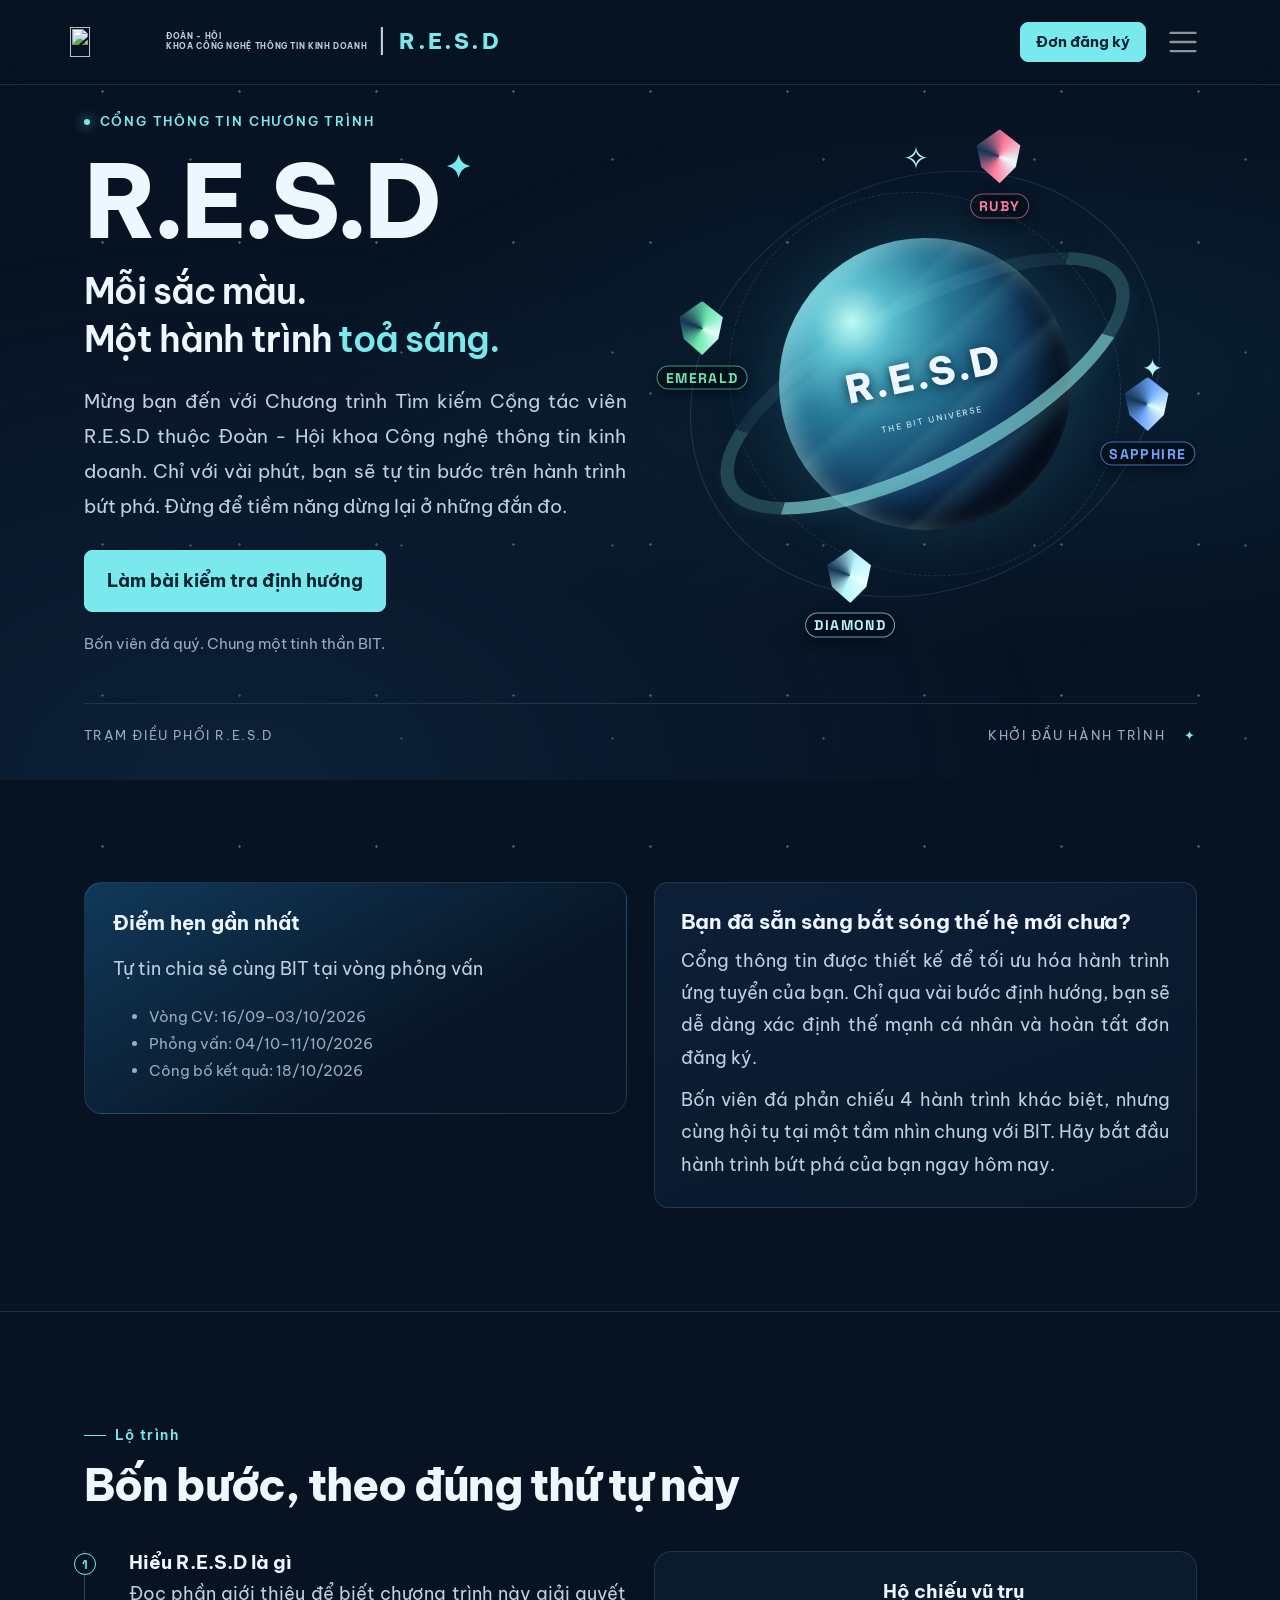
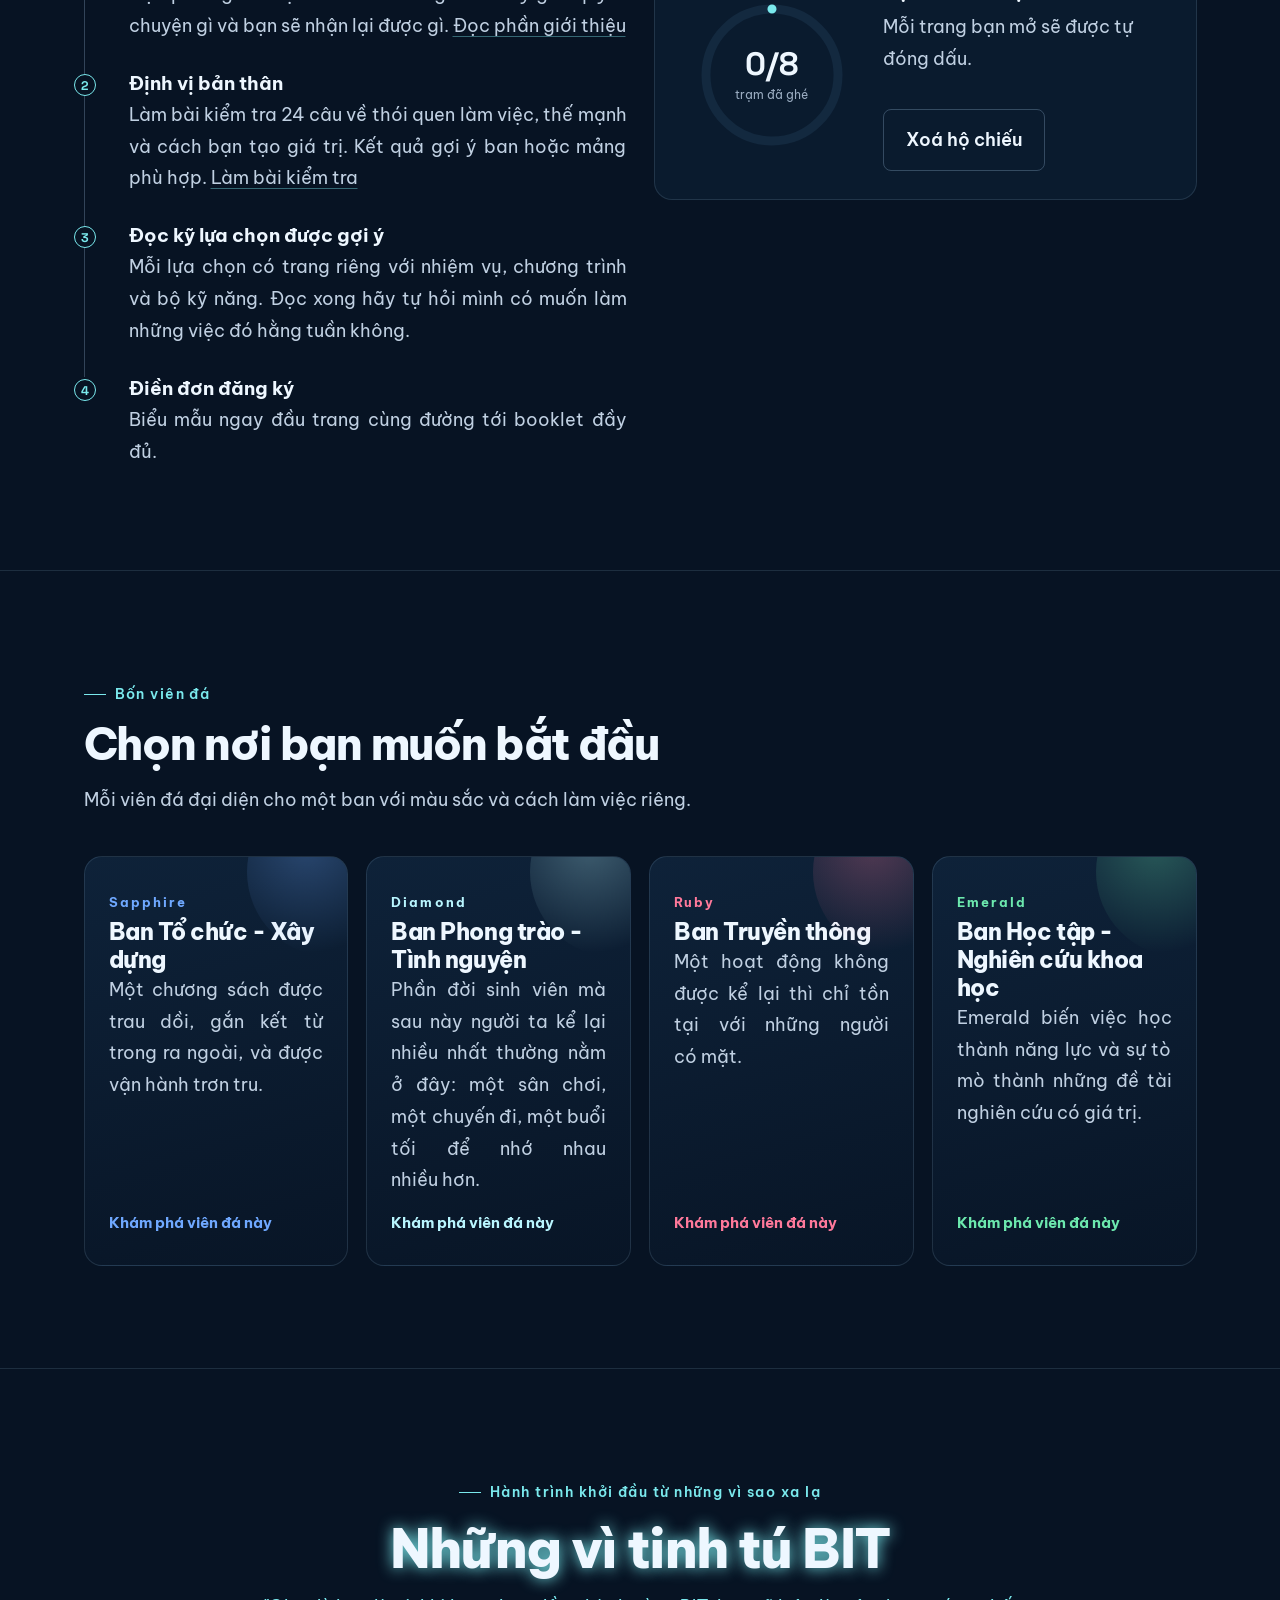
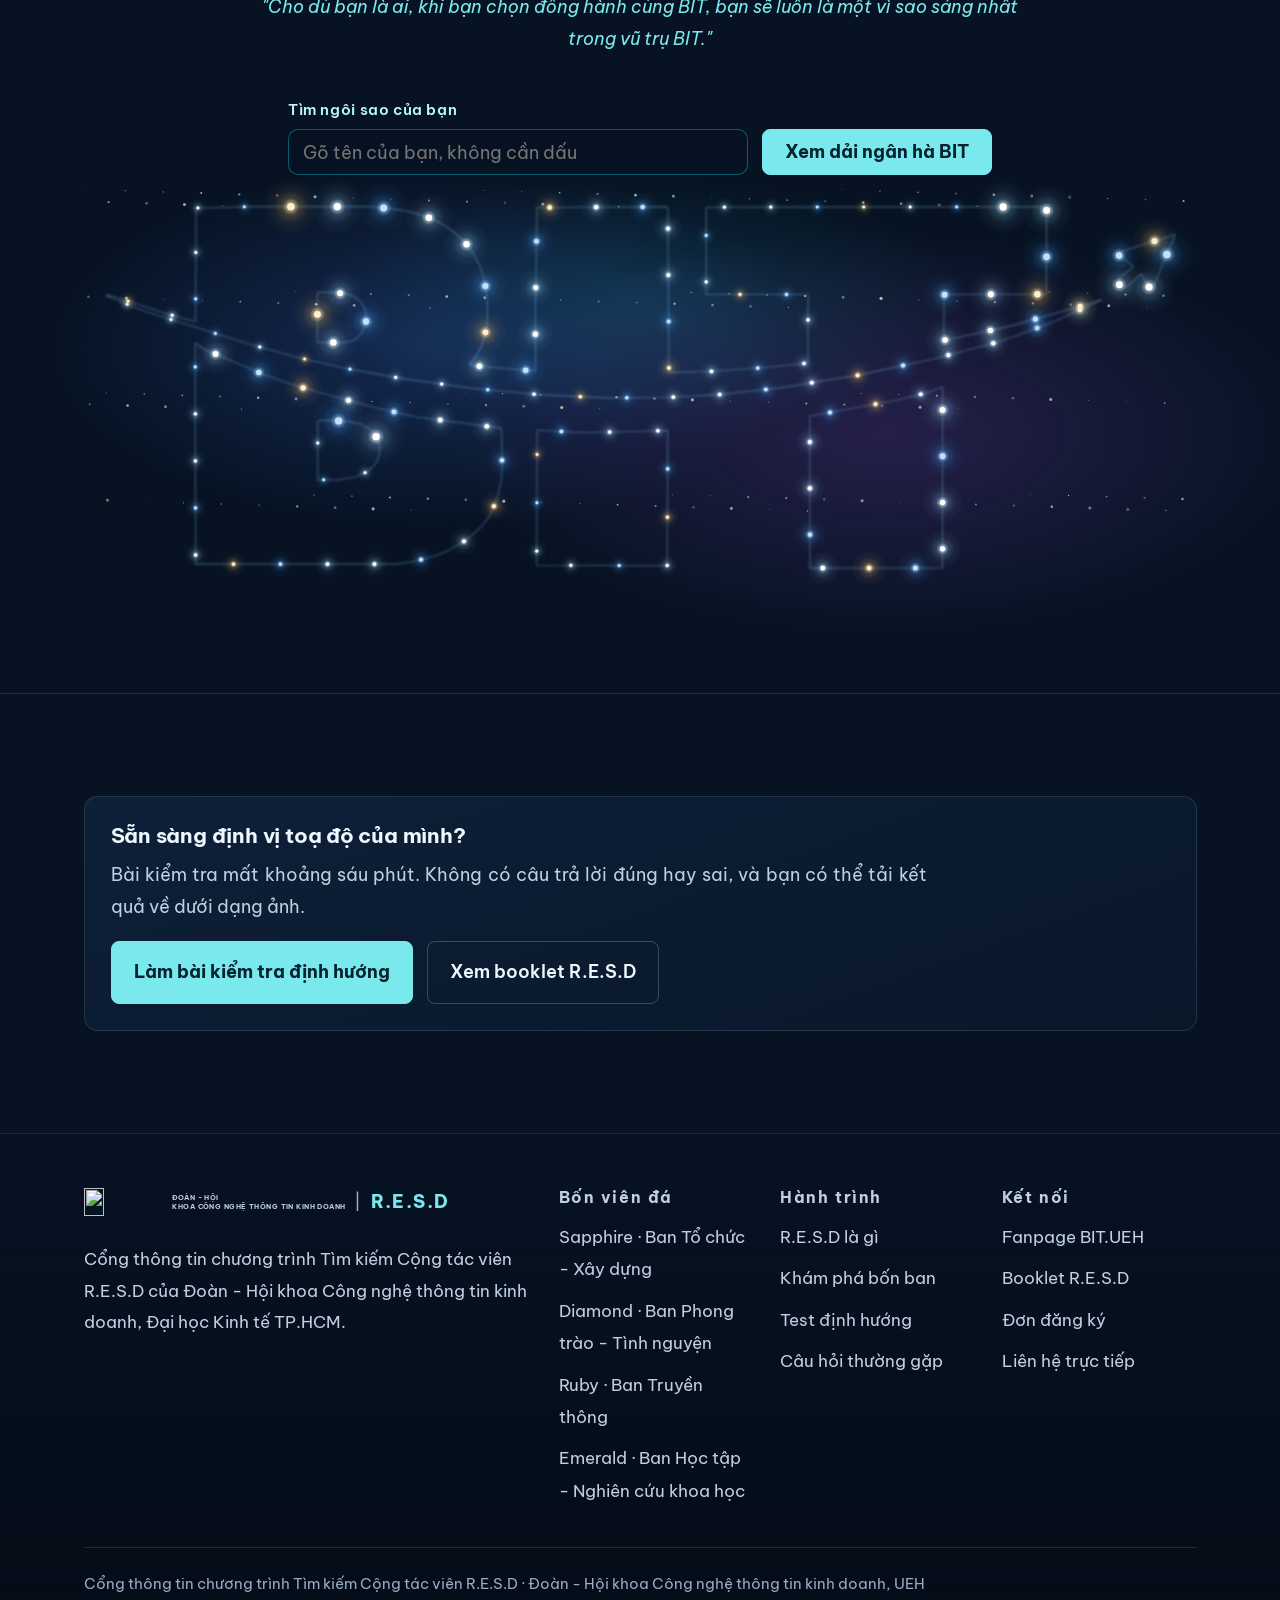
==== commit 24159fb8: "Update tgian phỏng vấn" ====
--- a/index.html
+++ b/index.html
@@ -84,7 +84,7 @@
           <div class="col-lg-6">
             <div class="countdown reveal">
               <h3>Điểm hẹn gần nhất</h3>
-              <p class="when" data-event-title>Hạn chót nhận đơn ứng tuyển</p>
+              <p class="when" data-event-title>Tự tin chia sẻ cùng BIT tại vòng phỏng vấn</p>
               <div class="clock" data-countdown>
                 <div><b data-unit="d">–</b><span>ngày</span></div>
                 <div><b data-unit="h">–</b><span>giờ</span></div>
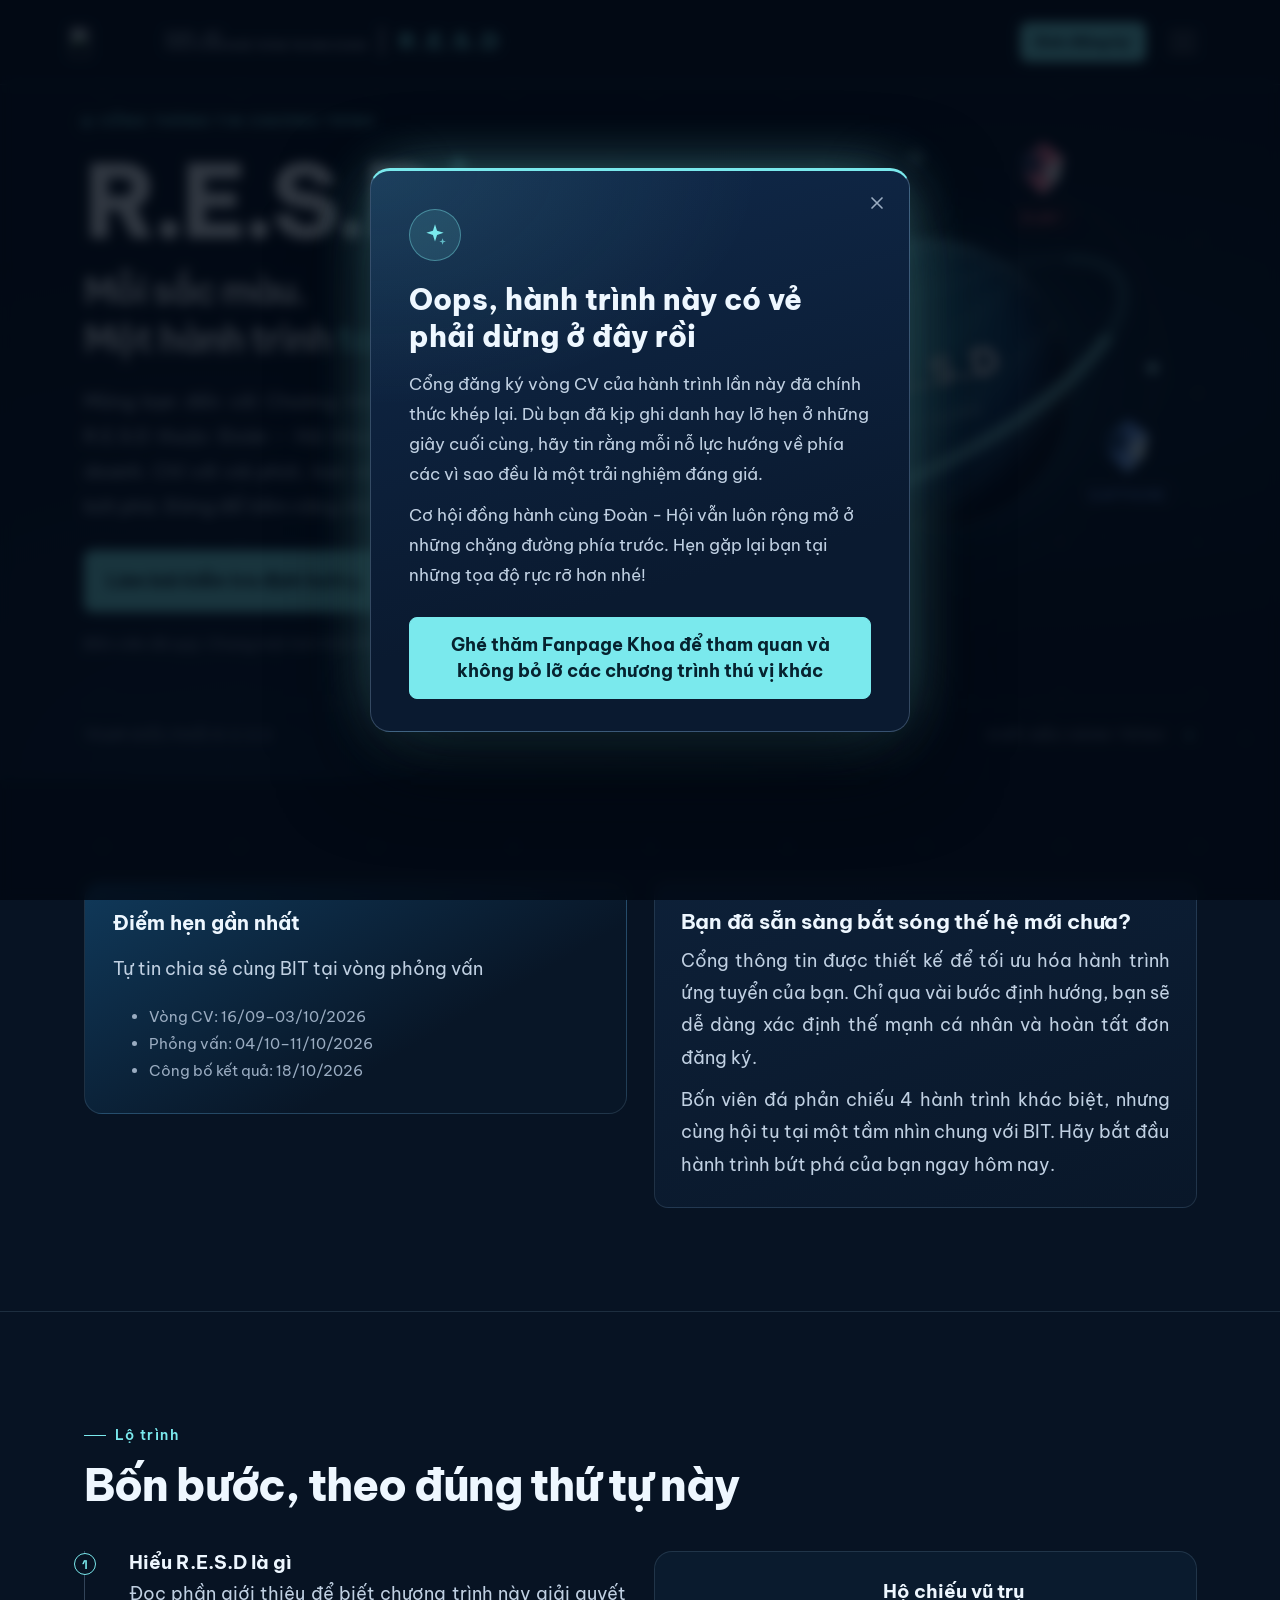
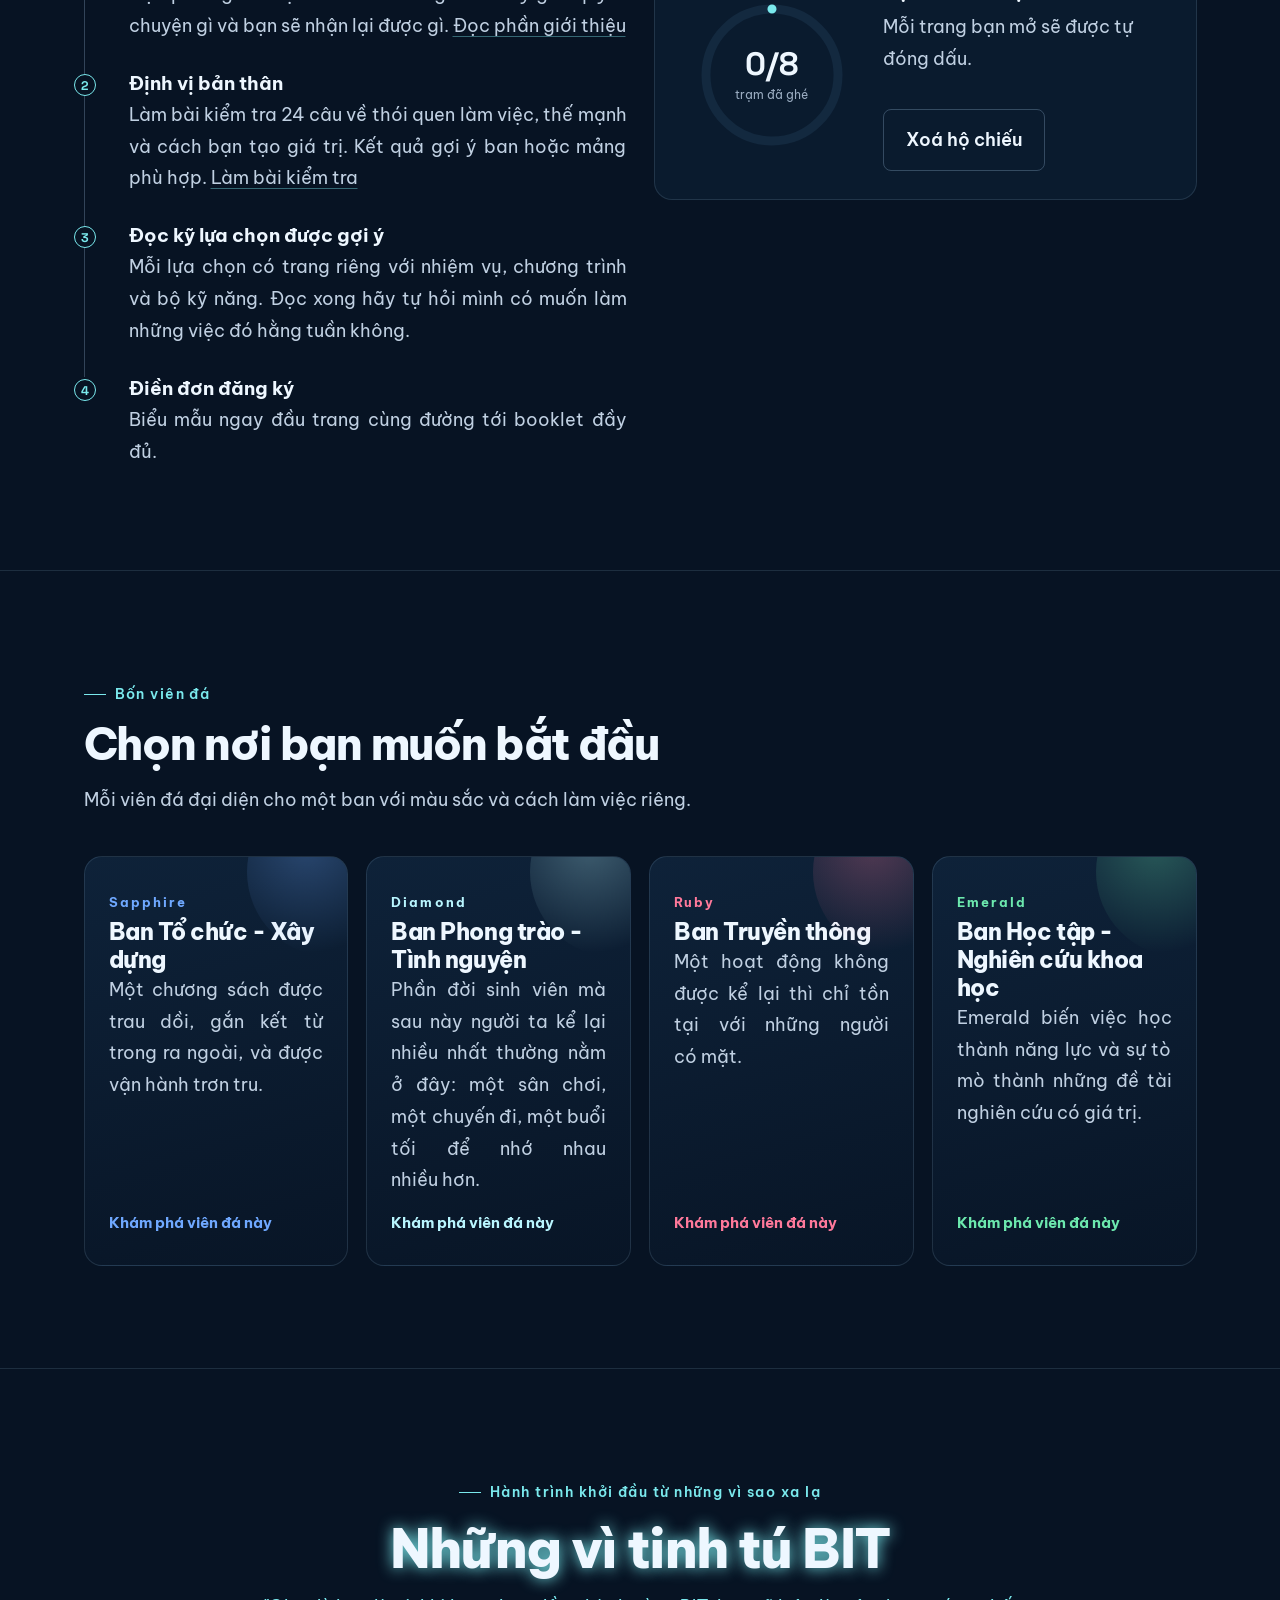
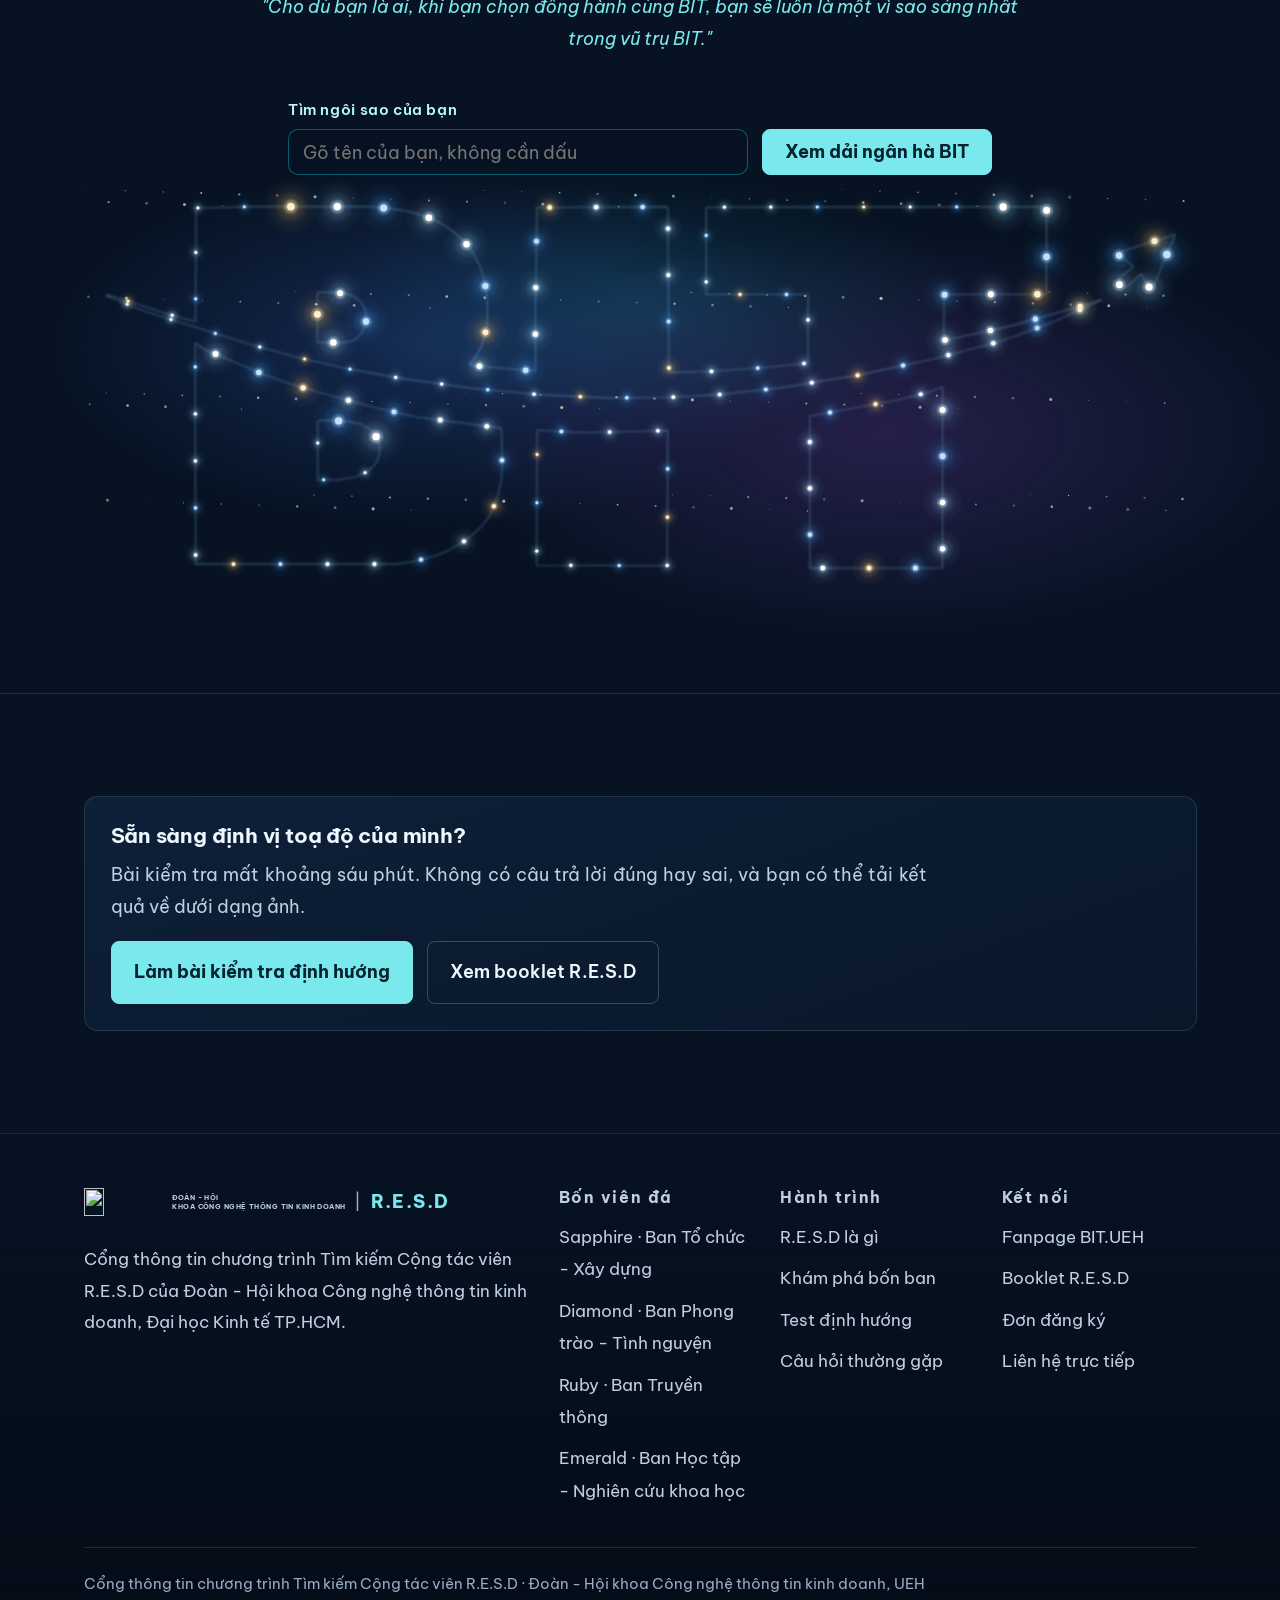
==== commit 45ed6750: "Update popup" ====
--- a/index.html
+++ b/index.html
@@ -14,6 +14,7 @@
   <script src="https://cdn.jsdelivr.net/npm/xlsx@0.18.5/dist/xlsx.full.min.js"></script>
   <script defer src="js/config.js"></script>
   <script defer src="js/site.js"></script>
+  <script defer src="js/popup.js"></script>
   <script defer src="js/main.js"></script>
   <script defer src="js/starmap.js"></script>
 </head>
--- a/css/style.css
+++ b/css/style.css
@@ -939,4 +939,89 @@
 .star-tooltip h4 { margin: 0 0 8px; color: #00f0ff; font-size: 16px; text-transform: uppercase; }
 .star-tooltip p { margin: 4px 0; }
 .star-tooltip .zodiac-tag { display: inline-block; margin-top: 8px; padding: 4px 10px; border-radius: 4px; font-size: 12px; font-weight: 700; color: #b9f6ff; background: rgba(0,240,255,.15); border: 1px solid rgba(0,240,255,.3); }
-@media (max-width: 600px) { .starmap-search { max-width: none; } .starmap-tools .btn-gem { width: 100%; } }+@media (max-width: 600px) { .starmap-search { max-width: none; } .starmap-tools .btn-gem { width: 100%; } }
+
+
+/* 20. Pop-up thông báo toàn cổng ------------------------------------------ */
+body.has-resd-popup { overflow: hidden; }
+
+.resd-popup {
+  --pop-accent: var(--resd-cyan);
+  --pop-soft: #7ae9ed1f;
+  --pop-line: #7ae9ed66;
+  position: fixed; inset: 0; z-index: 100500;
+  display: grid; place-items: center; padding: 16px;
+  background: rgba(2, 8, 18, .8);
+  -webkit-backdrop-filter: blur(6px); backdrop-filter: blur(6px);
+  animation: resd-pop-fade .25s ease both;
+}
+.resd-popup.is-success {
+  --pop-accent: var(--gem-emerald);
+  --pop-soft: #6ce8ae1f;
+  --pop-line: #6ce8ae66;
+}
+.resd-popup.is-closing { animation: resd-pop-out .16s ease forwards; }
+
+.resd-popup__card {
+  position: relative; display: flex; flex-direction: column;
+  width: min(540px, 100%);
+  max-height: calc(100vh - 32px); max-height: calc(100dvh - 32px);
+  overflow: hidden; outline: none;
+  border: 1px solid var(--resd-line-strong); border-top: 3px solid var(--pop-accent);
+  border-radius: 20px;
+  background:
+    radial-gradient(120% 70% at 0% 0%, var(--pop-soft), transparent 60%),
+    linear-gradient(165deg, #10294a, #0a1a30 70%);
+  box-shadow: 0 30px 90px #01060ce0, 0 0 60px -20px var(--pop-accent);
+  animation: resd-pop-rise .32s cubic-bezier(.2, .8, .2, 1) both;
+}
+
+.resd-popup__body {
+  overflow-y: auto; overscroll-behavior: contain;
+  padding: clamp(26px, 5vw, 38px) clamp(22px, 5vw, 38px) clamp(24px, 4vw, 32px);
+}
+
+.resd-popup__close {
+  position: absolute; top: 12px; right: 12px; z-index: 2;
+  display: grid; place-items: center; width: 40px; height: 40px; padding: 0;
+  border: 0; border-radius: 50%; cursor: pointer;
+  background: transparent; color: var(--resd-dim);
+  transition: background .18s, color .18s;
+}
+.resd-popup__close:hover, .resd-popup__close:focus-visible { background: #ffffff1a; color: #fff; }
+
+.resd-popup__badge {
+  display: grid; place-items: center; width: 52px; height: 52px;
+  border: 1px solid var(--pop-line); border-radius: 50%;
+  background: var(--pop-soft); color: var(--pop-accent);
+}
+
+.resd-popup__title {
+  margin: 20px 0 14px; padding-right: 28px;
+  font-size: clamp(1.3rem, 3.6vw, 1.6rem); font-weight: 800; line-height: 1.3;
+  color: var(--resd-text);
+}
+.resd-popup__desc p {
+  max-width: none; margin: 0 0 12px;
+  color: var(--resd-muted); font-size: .95rem; line-height: 1.75;
+}
+.resd-popup__desc p:last-child { margin-bottom: 0; }
+
+.resd-popup__footer { margin-top: 26px; }
+.resd-popup__cta {
+  display: flex; justify-content: center; width: 100%; box-sizing: border-box;
+  text-align: center; line-height: 1.45;
+}
+
+@keyframes resd-pop-fade { from { opacity: 0; } to { opacity: 1; } }
+@keyframes resd-pop-out  { to { opacity: 0; } }
+@keyframes resd-pop-rise {
+  from { opacity: 0; transform: translateY(14px) scale(.97); }
+  to   { opacity: 1; transform: none; }
+}
+
+@media (max-width: 480px) {
+  .resd-popup { padding: 12px; }
+  .resd-popup__card { border-radius: 16px; }
+}
+@media print { .resd-popup { display: none !important; } }
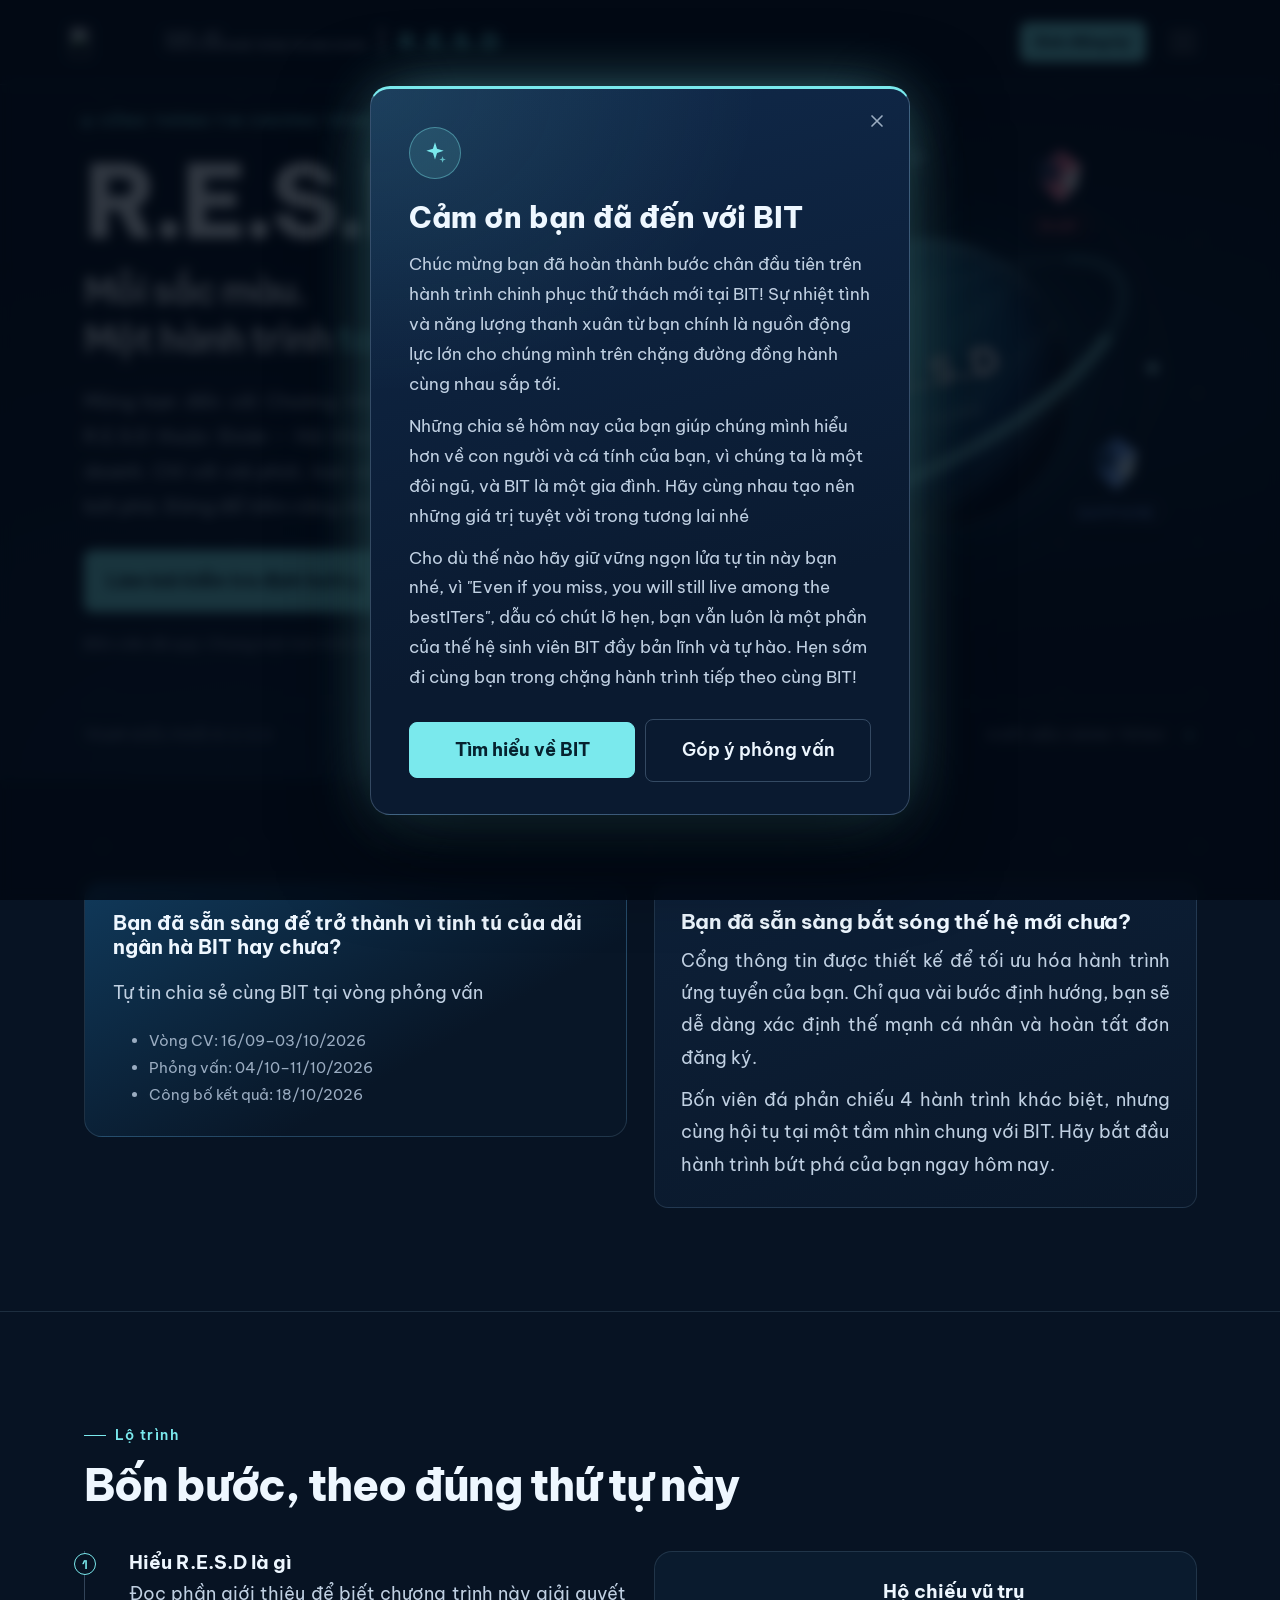
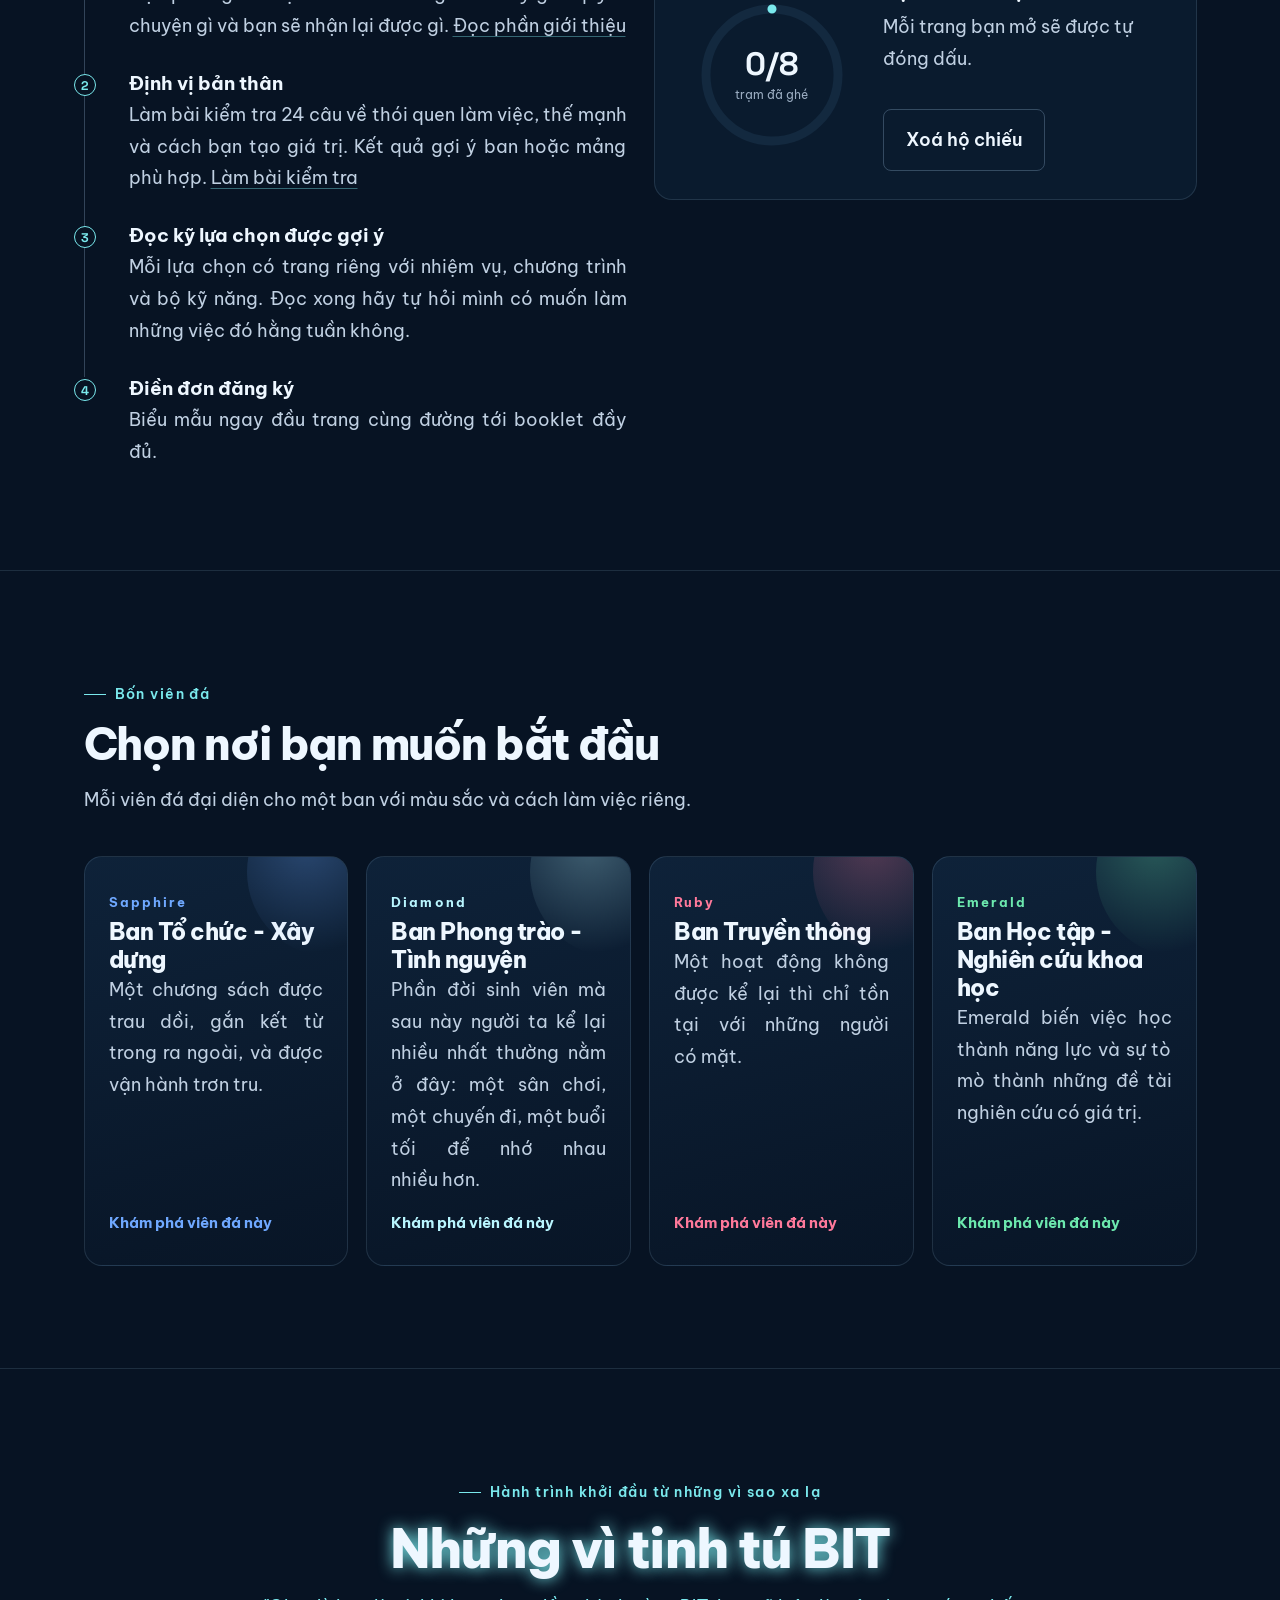
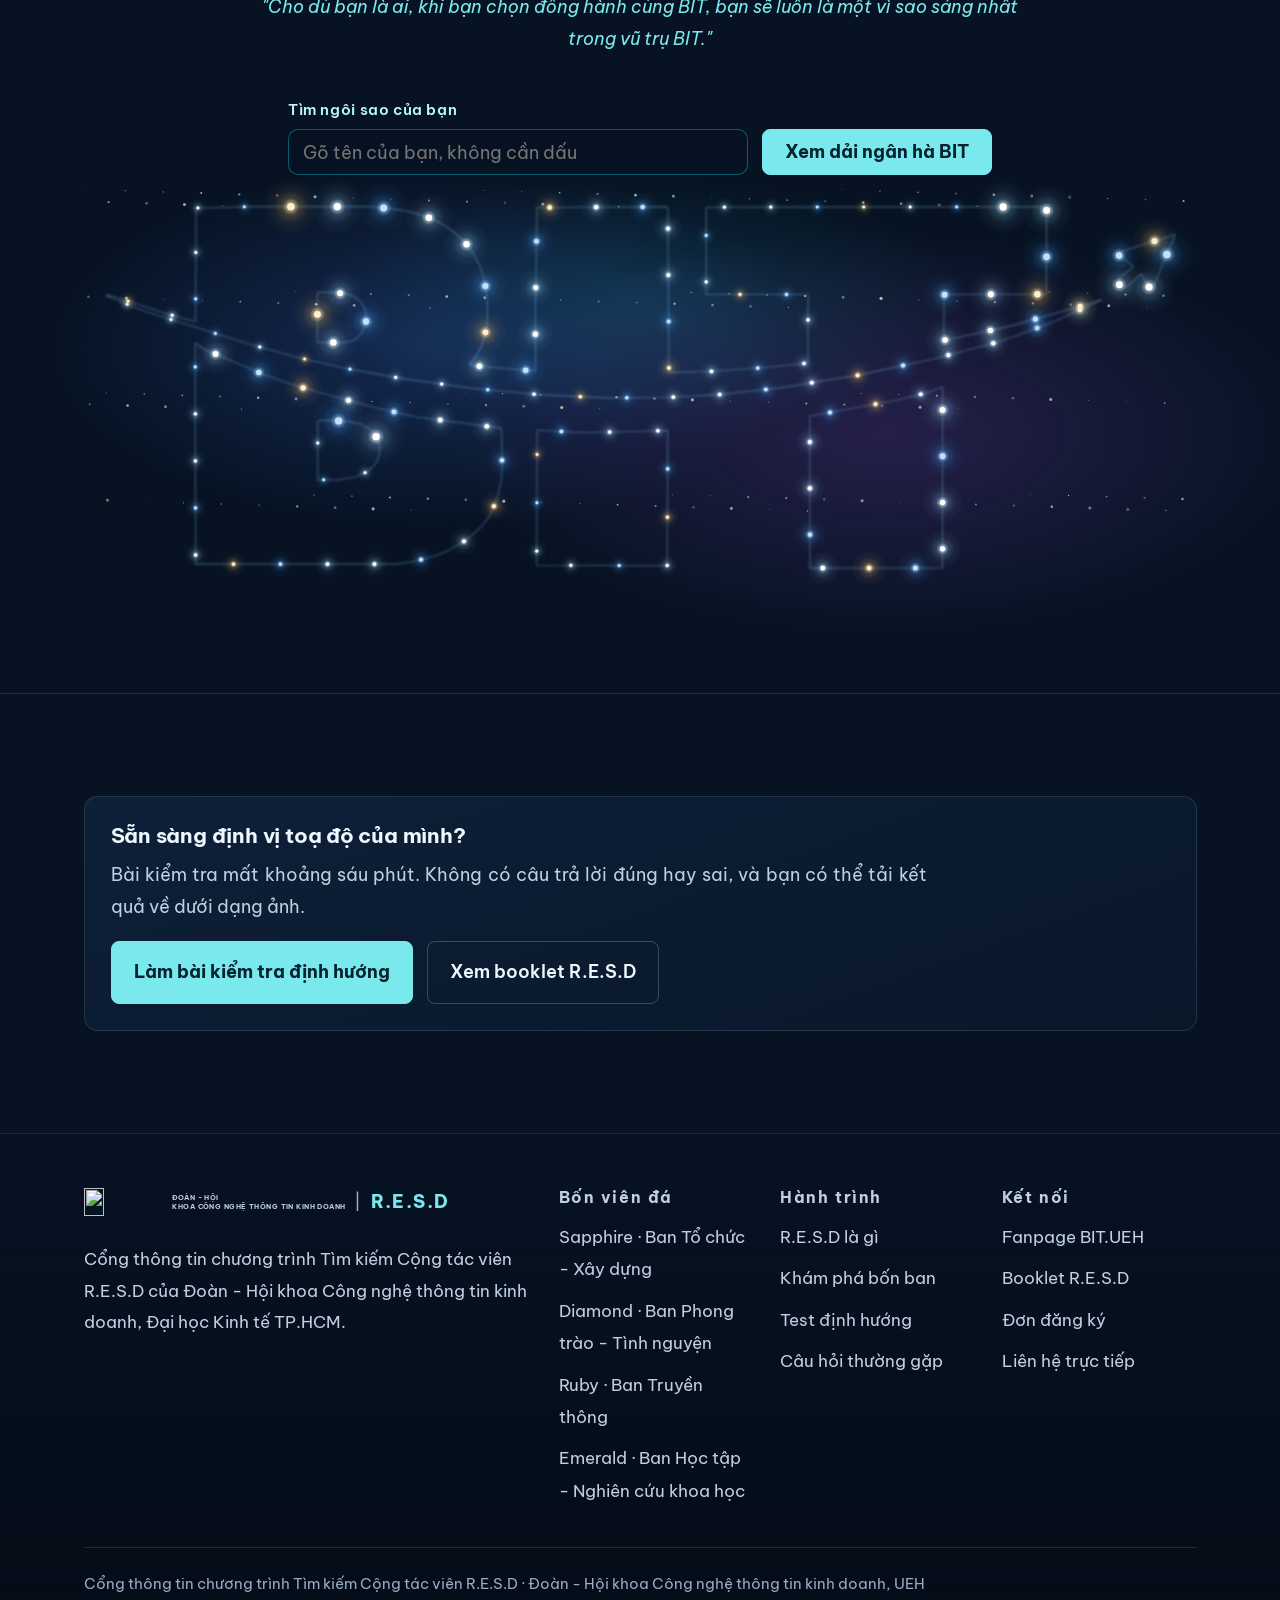
==== commit b561d6b9: "chỉnh" ====
--- a/index.html
+++ b/index.html
@@ -84,7 +84,7 @@
         <div class="row gy-4 align-items-stretch">
           <div class="col-lg-6">
             <div class="countdown reveal">
-              <h3>Điểm hẹn gần nhất</h3>
+              <h3>Bạn đã sẵn sàng để trở thành vì tinh tú của dải ngân hà BIT hay chưa?</h3>
               <p class="when" data-event-title>Tự tin chia sẻ cùng BIT tại vòng phỏng vấn</p>
               <div class="clock" data-countdown>
                 <div><b data-unit="d">–</b><span>ngày</span></div>
--- a/css/style.css
+++ b/css/style.css
@@ -1024,4 +1024,46 @@
   .resd-popup { padding: 12px; }
   .resd-popup__card { border-radius: 16px; }
 }
-@media print { .resd-popup { display: none !important; } }+@media print { .resd-popup { display: none !important; } }
+/* interview_feedback.css */
+/* Thêm CSS cho phần đánh giá sao (Star Rating) */
+.star-rating {
+  display: flex;
+  flex-direction: row-reverse;
+  justify-content: flex-end;
+  gap: 8px;
+}
+.star-rating input {
+  display: none;
+}
+.star-rating label {
+  font-size: 2rem;
+  color: var(--resd-line-strong);
+  cursor: pointer;
+  transition: color 0.2s ease, transform 0.2s ease;
+}
+.star-rating label:hover,
+.star-rating label:hover ~ label,
+.star-rating input:checked ~ label {
+  color: #ffd76a;
+}
+.star-rating label:hover {
+  transform: scale(1.1);
+}
+.is-feedback .resd-popup__title {
+  color: var(--resd-cyan);
+}
+.is-feedback {
+  opacity: 0;
+  transition: opacity 0.25s ease;
+}
+.is-feedback.is-active {
+  opacity: 1;
+}
+.is-feedback .resd-popup__card {
+  transform: translateY(20px) scale(0.95);
+  transition: transform 0.3s cubic-bezier(0.2, 0.8, 0.2, 1);
+}
+.is-feedback.is-active .resd-popup__card {
+  transform: translateY(0) scale(1);
+}
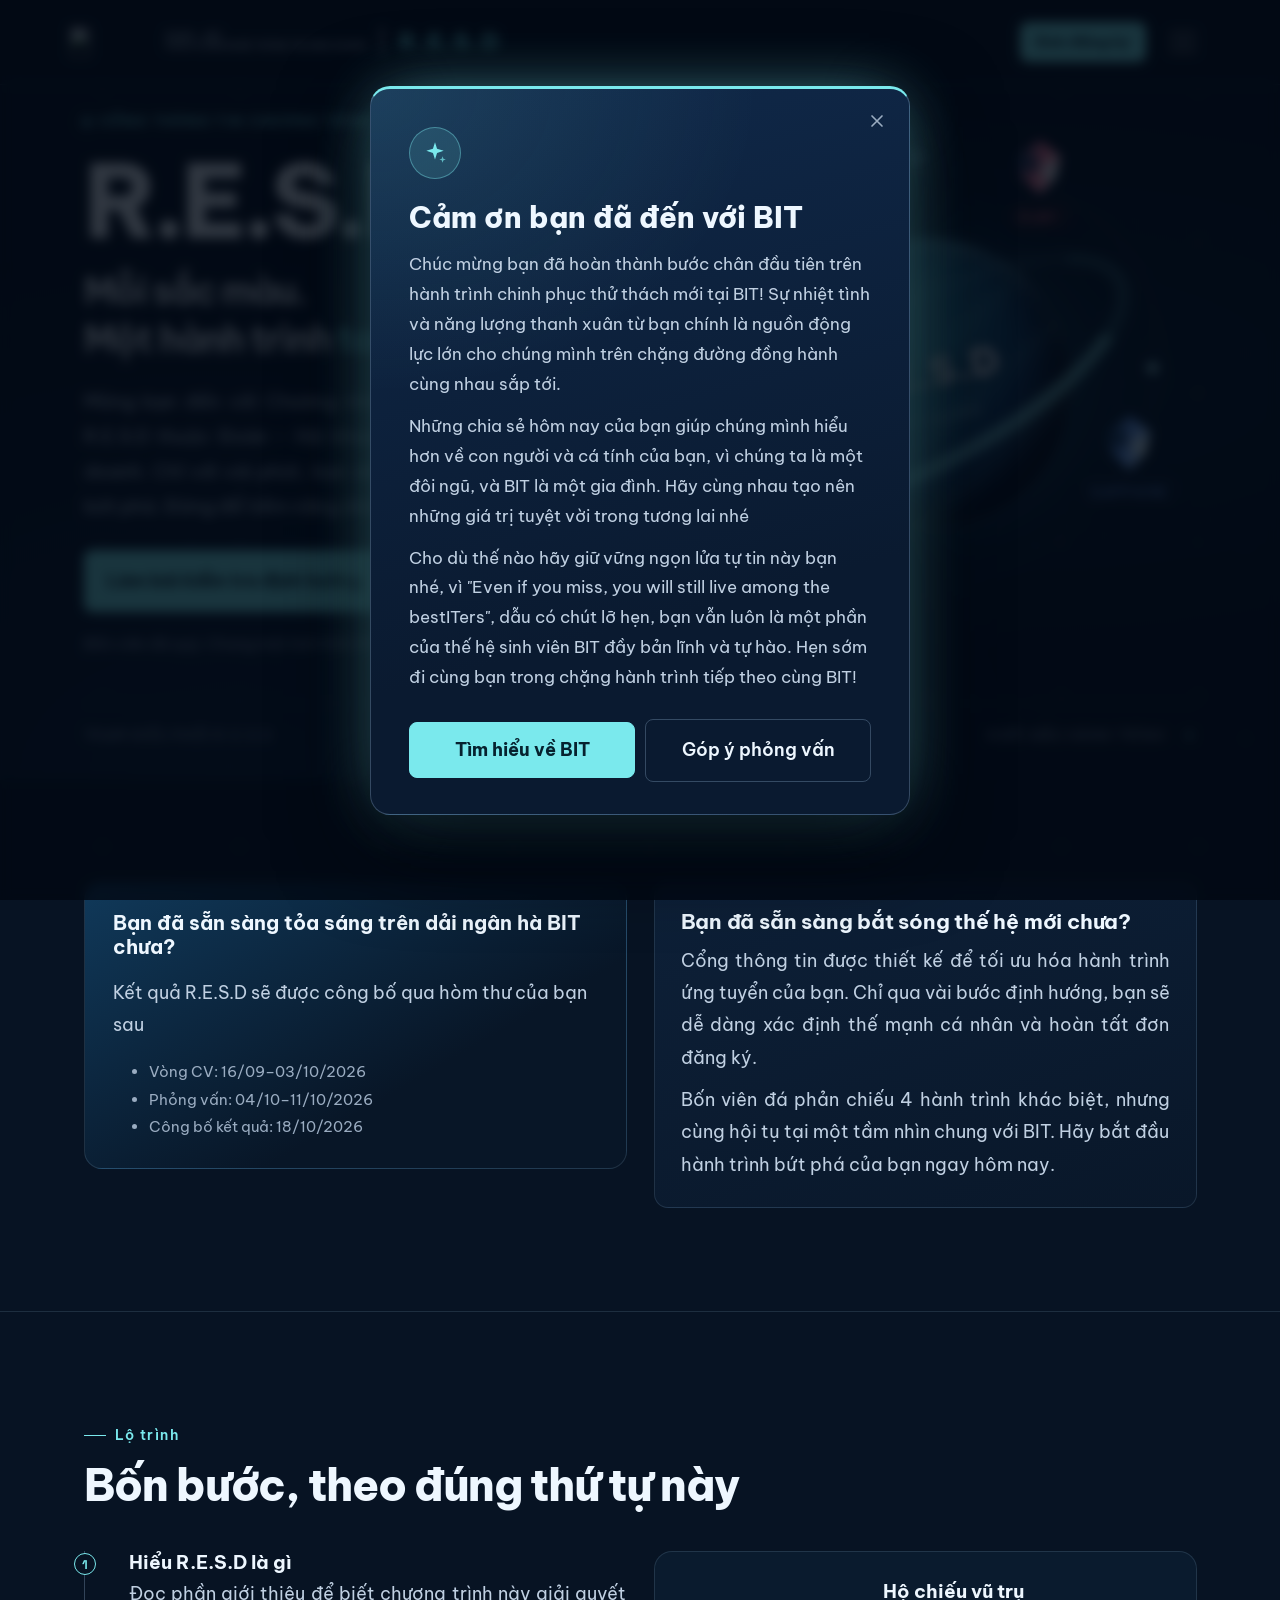
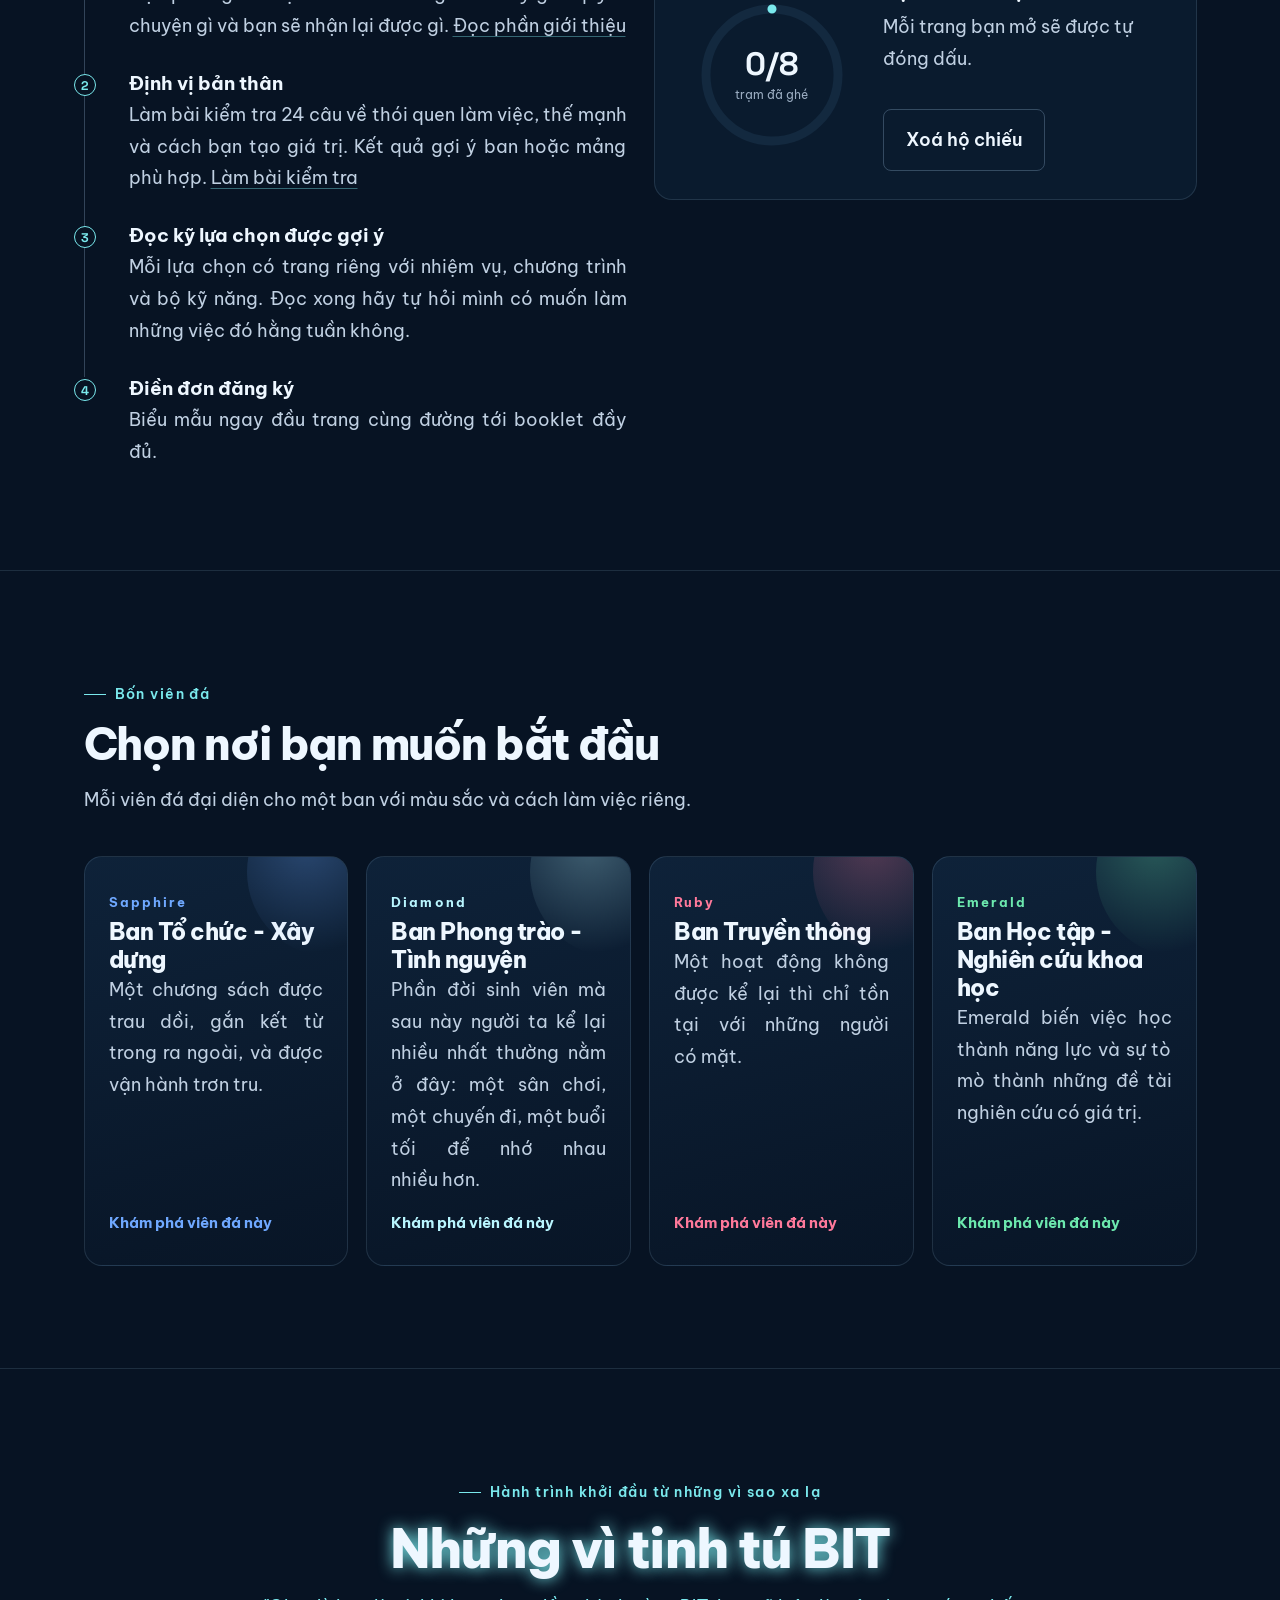
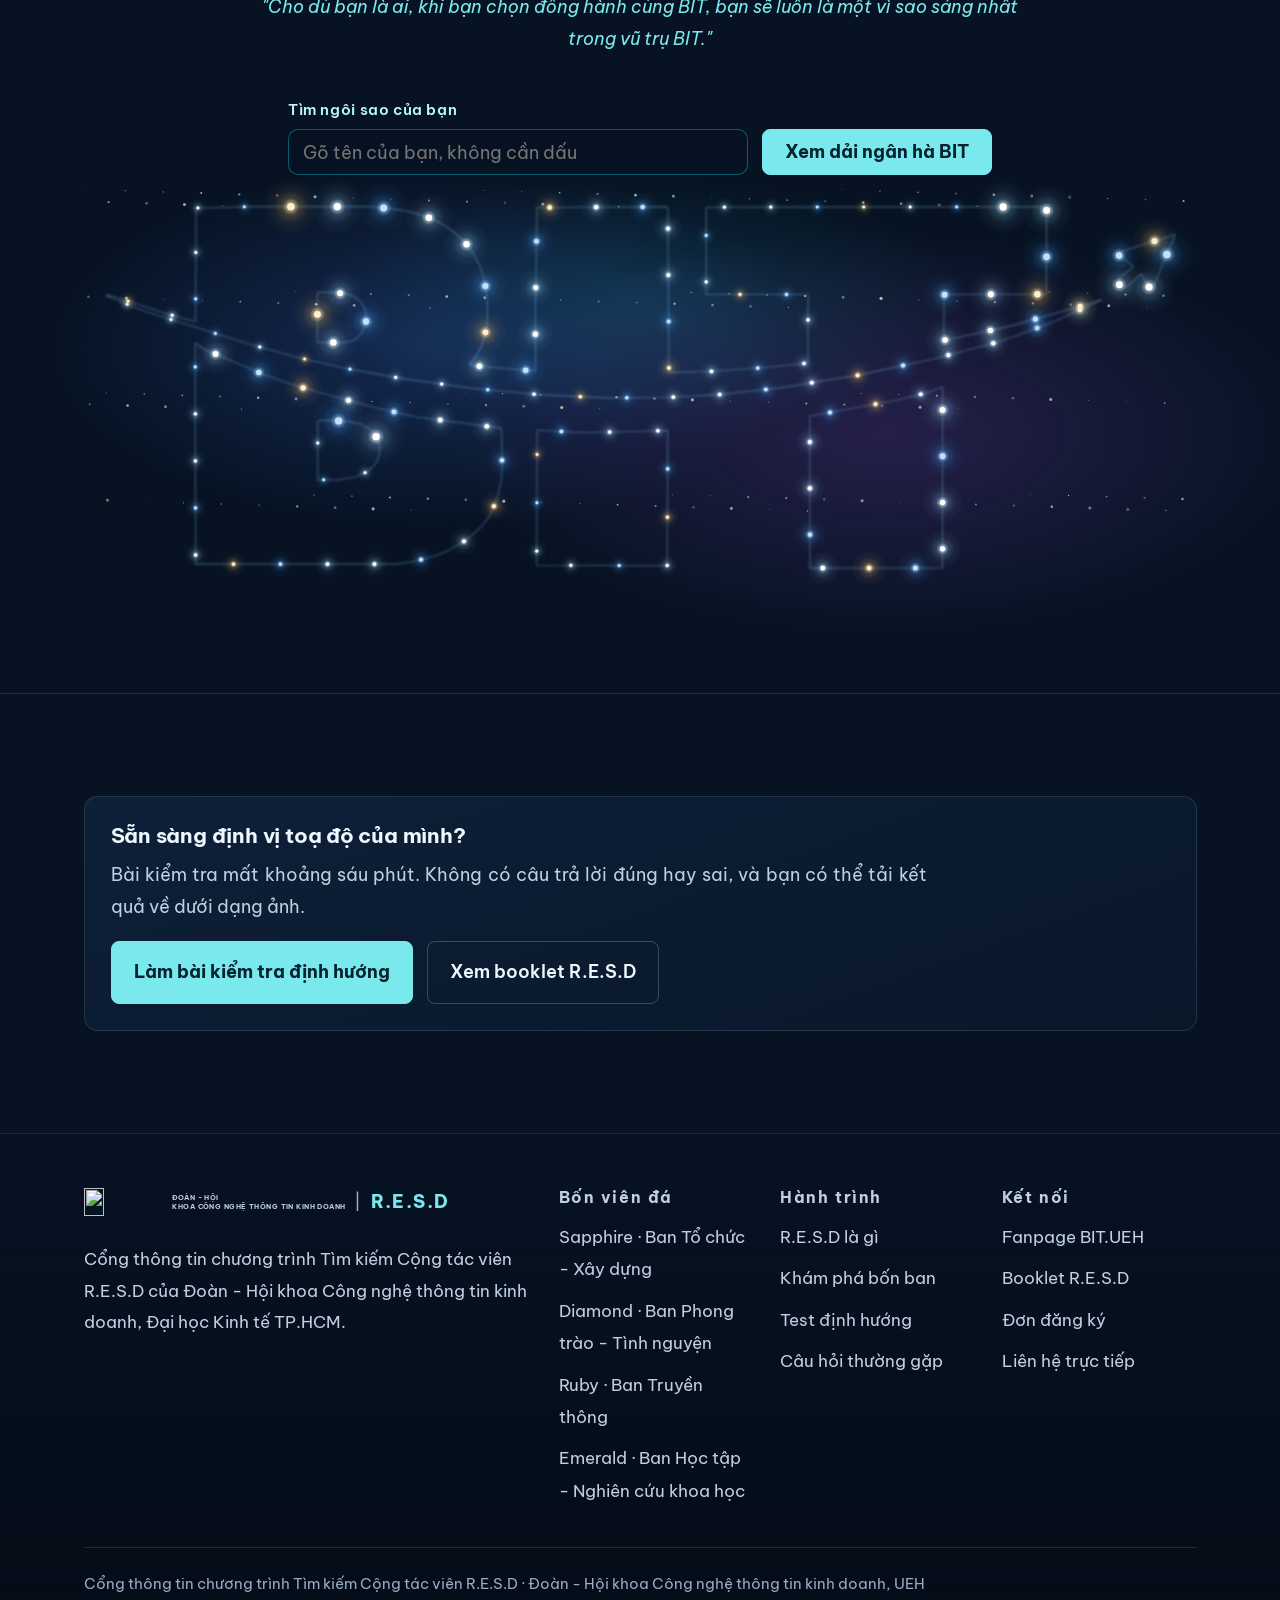
==== commit 06d7cb12: "sửa kauh" ====
--- a/index.html
+++ b/index.html
@@ -84,8 +84,8 @@
         <div class="row gy-4 align-items-stretch">
           <div class="col-lg-6">
             <div class="countdown reveal">
-              <h3>Bạn đã sẵn sàng để trở thành vì tinh tú của dải ngân hà BIT hay chưa?</h3>
-              <p class="when" data-event-title>Tự tin chia sẻ cùng BIT tại vòng phỏng vấn</p>
+              <h3>Bạn đã sẵn sàng tỏa sáng trên dải ngân hà BIT chưa?</h3>
+              <p class="when" data-event-title>Kết quả R.E.S.D sẽ được công bố qua hòm thư của bạn sau</p>
               <div class="clock" data-countdown>
                 <div><b data-unit="d">–</b><span>ngày</span></div>
                 <div><b data-unit="h">–</b><span>giờ</span></div>
